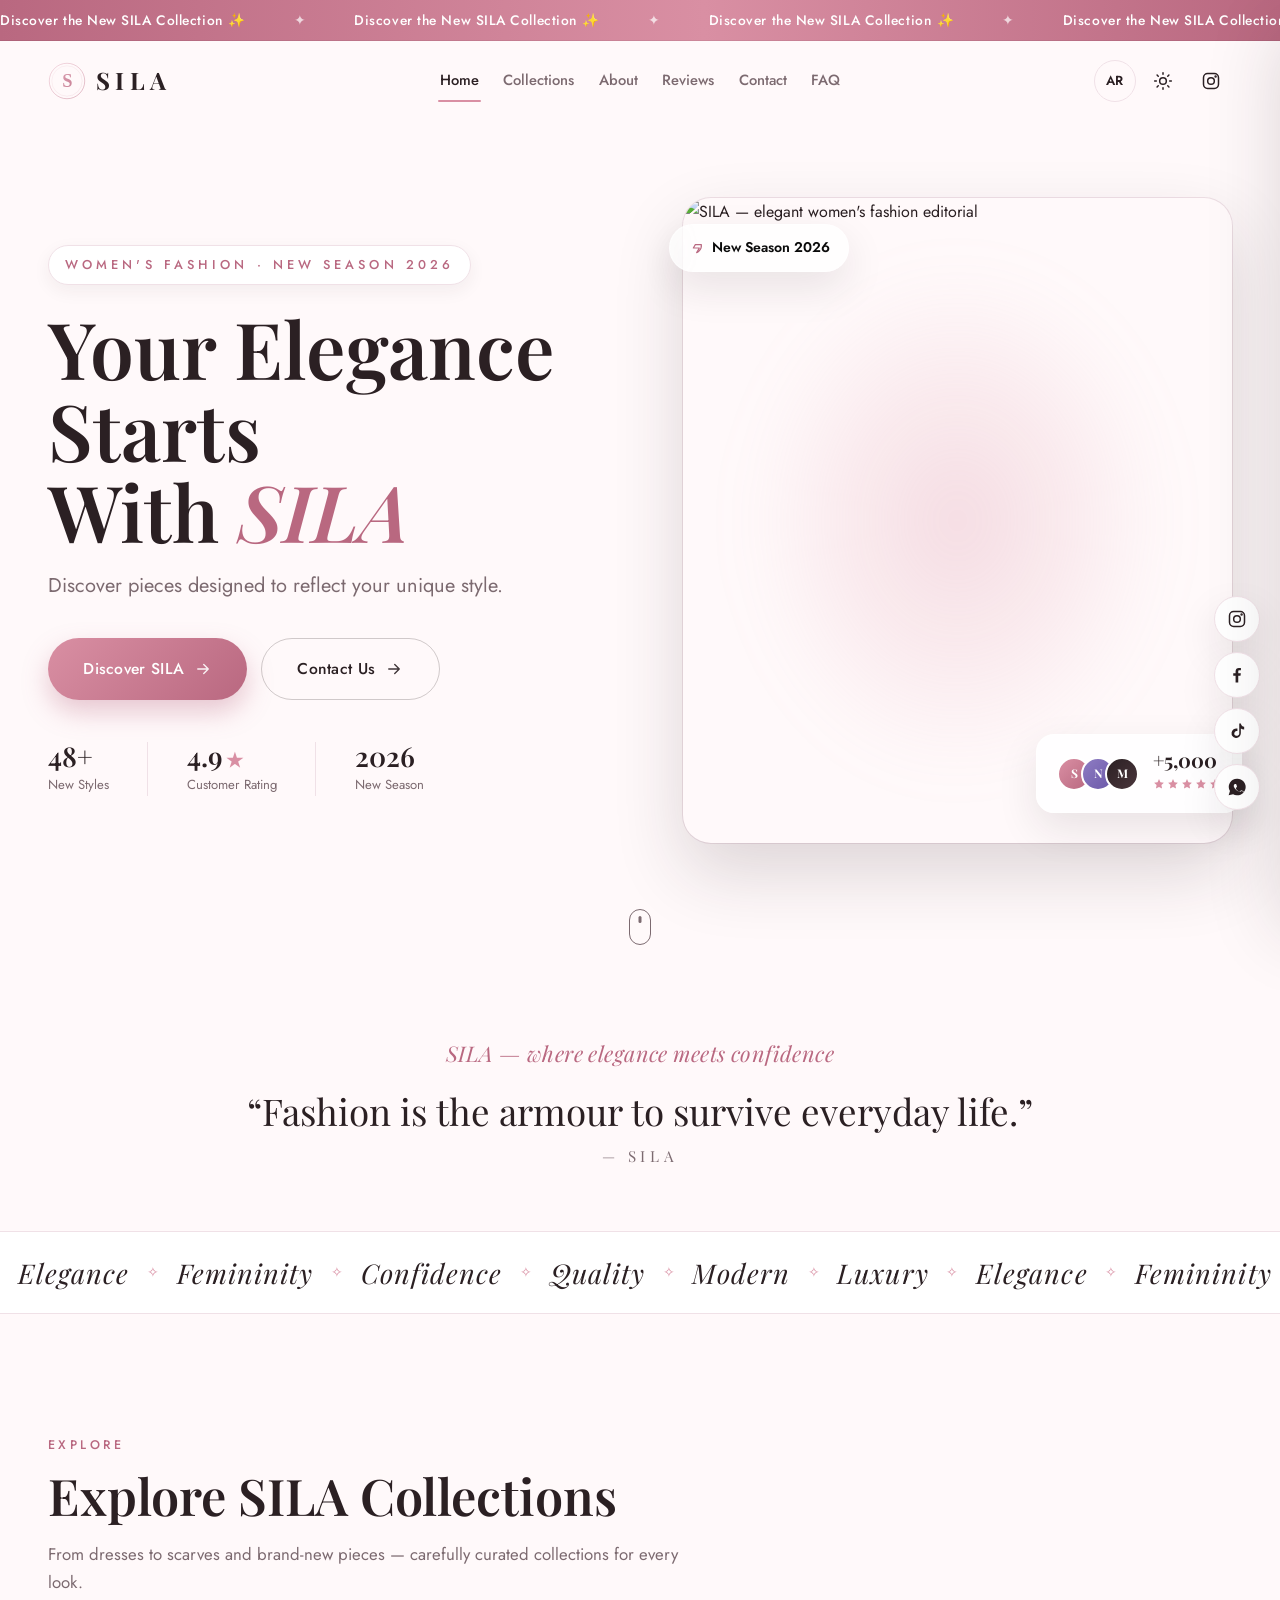
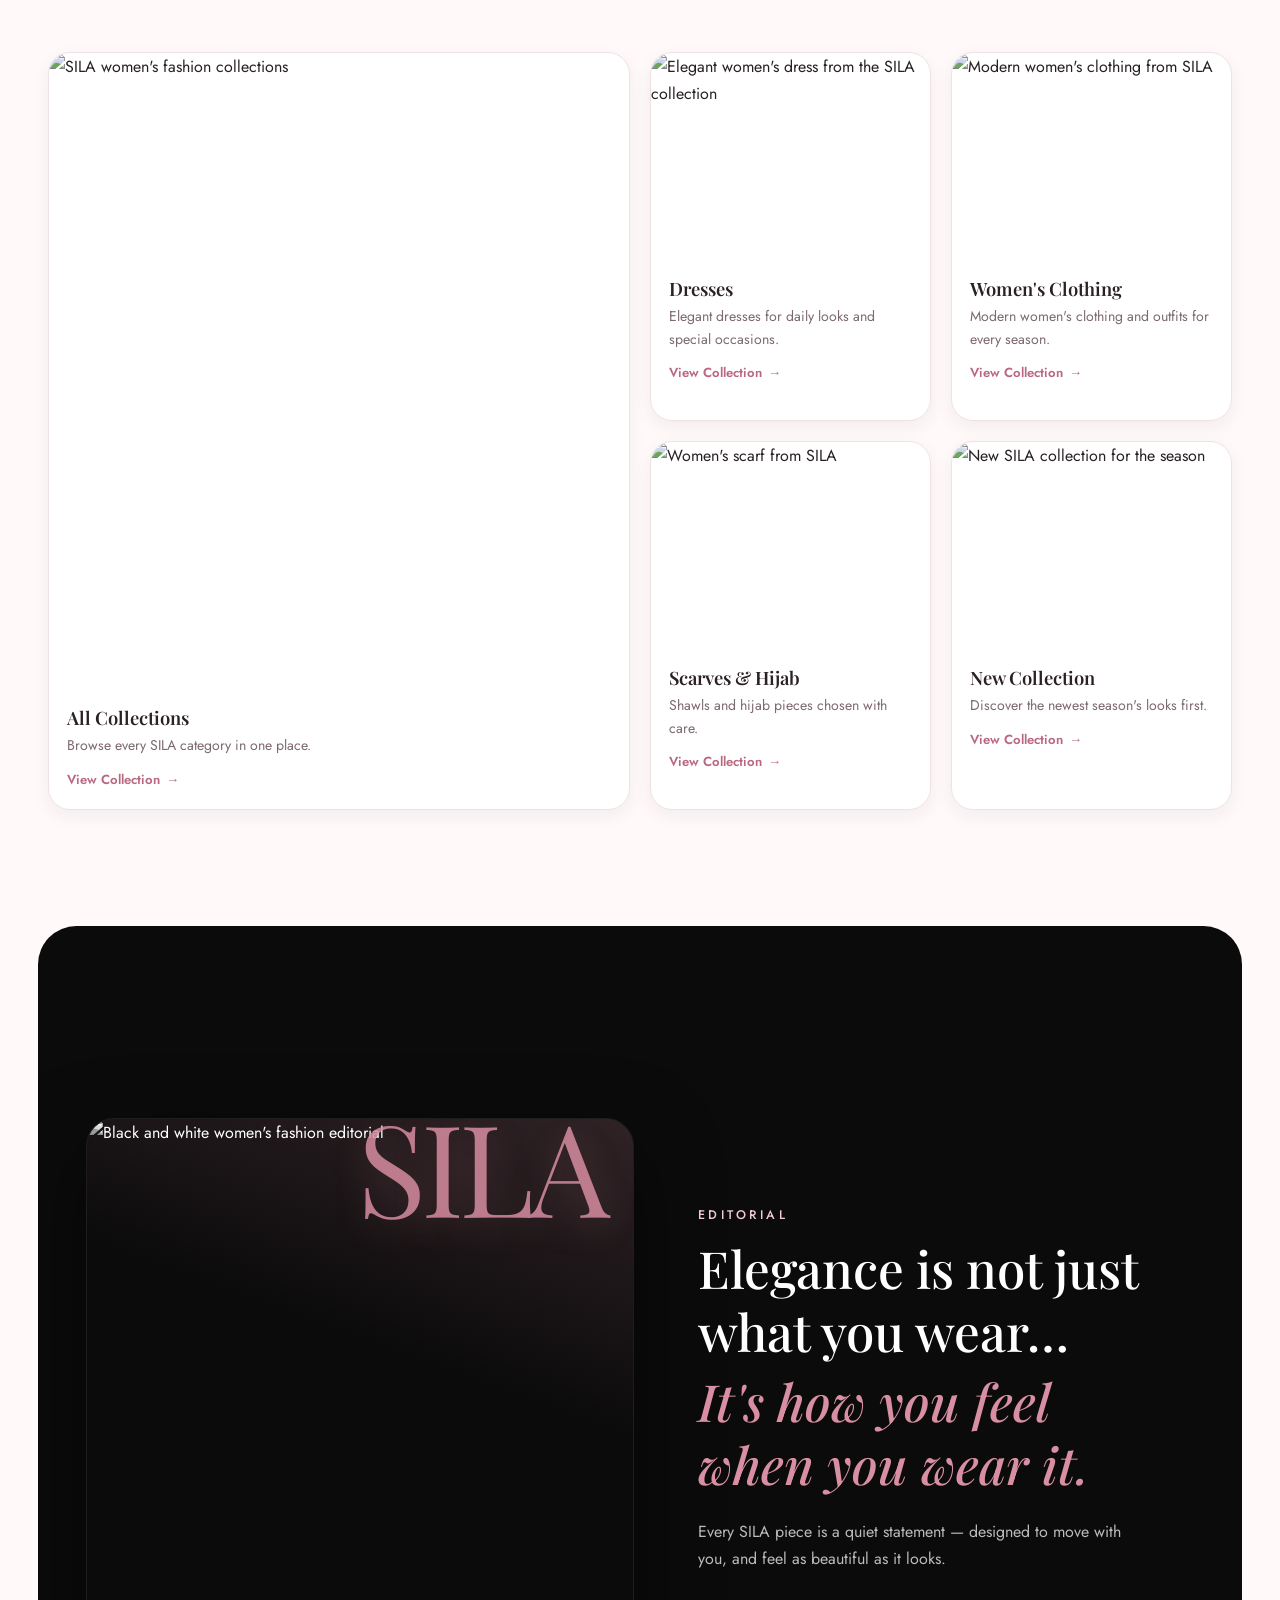
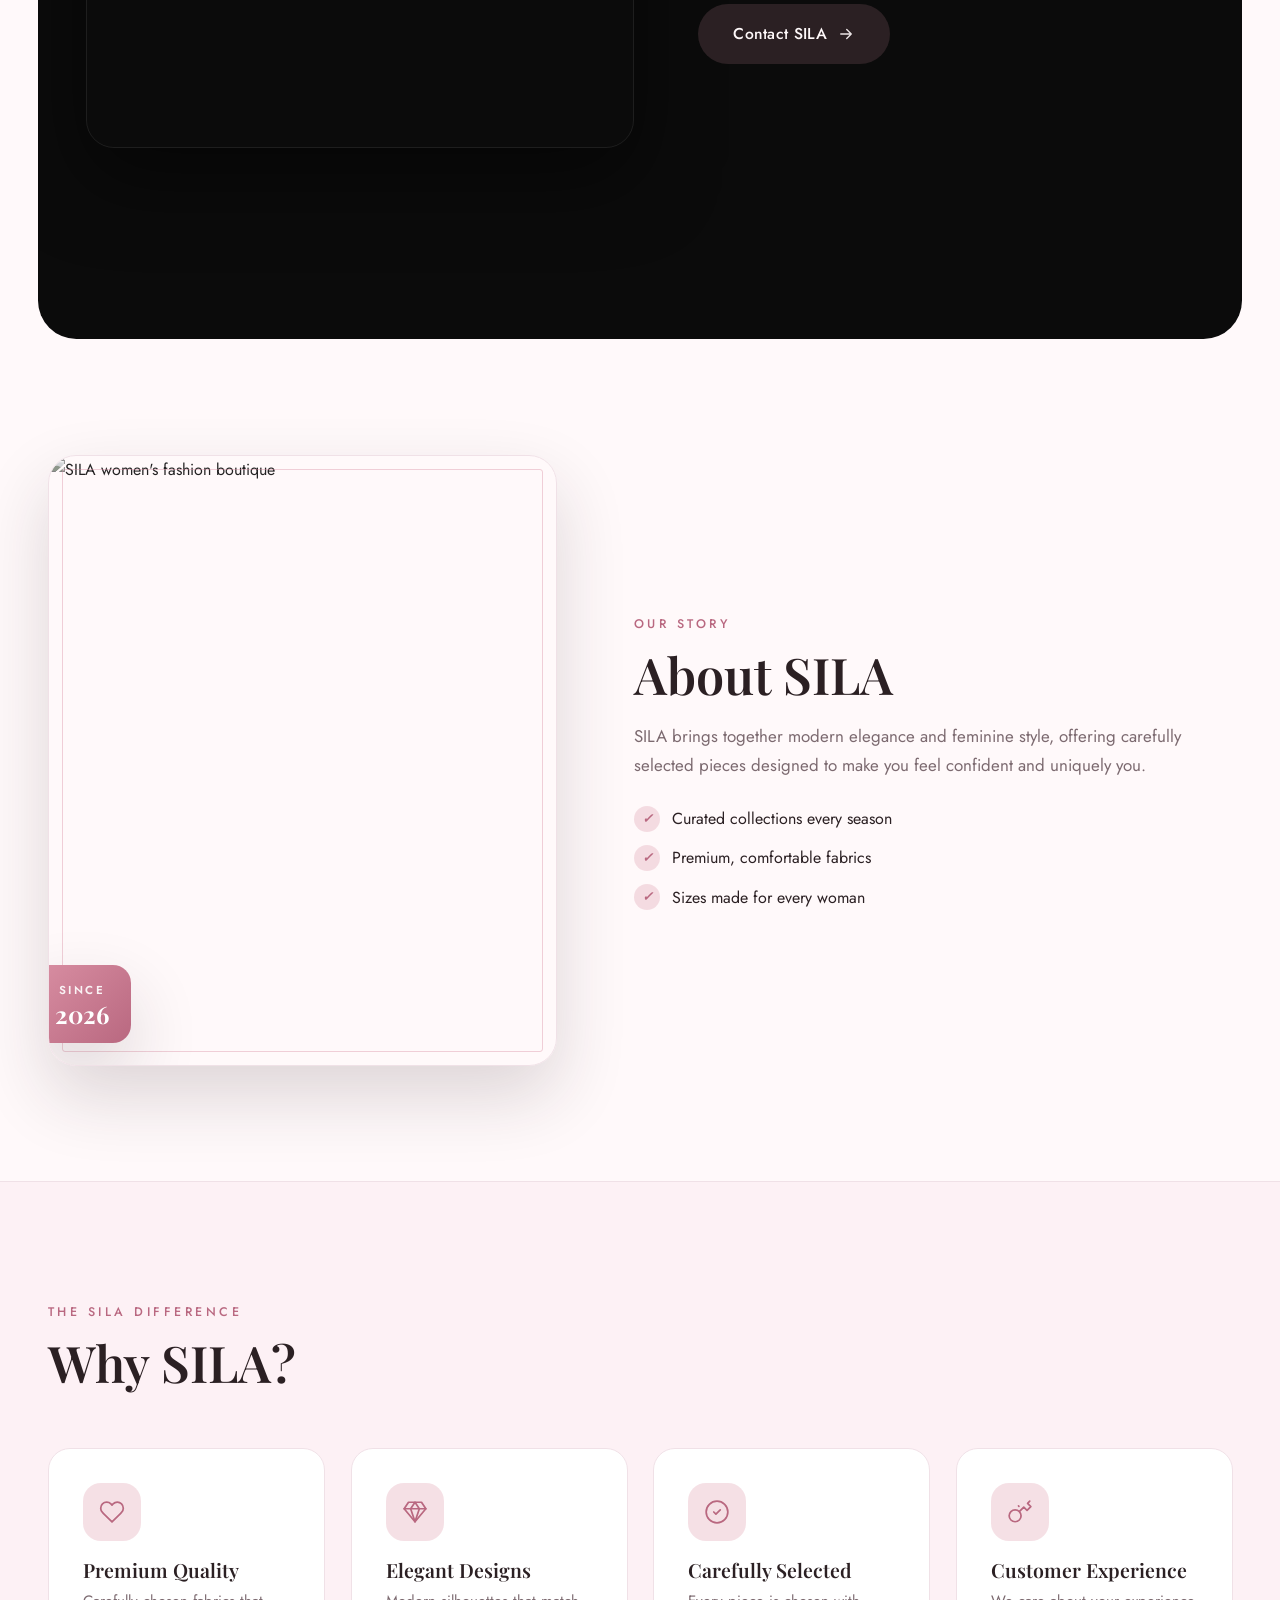
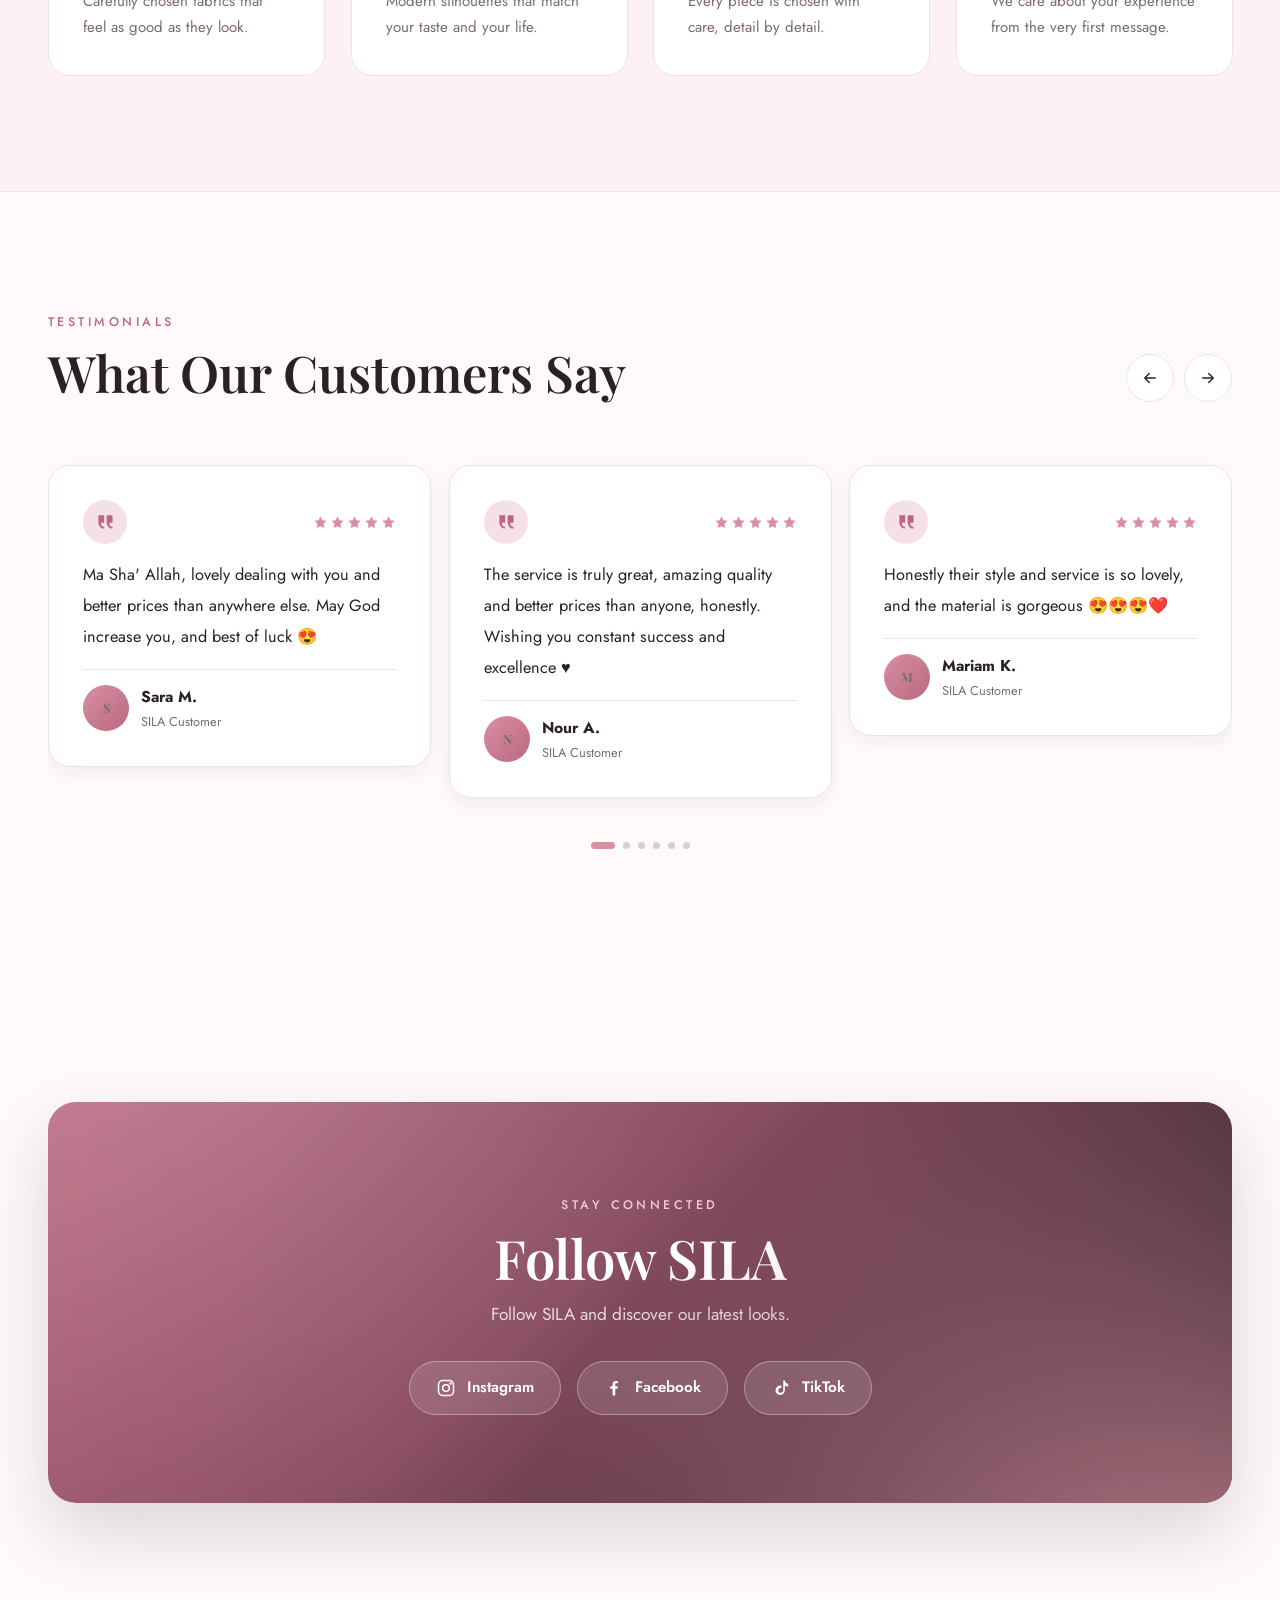
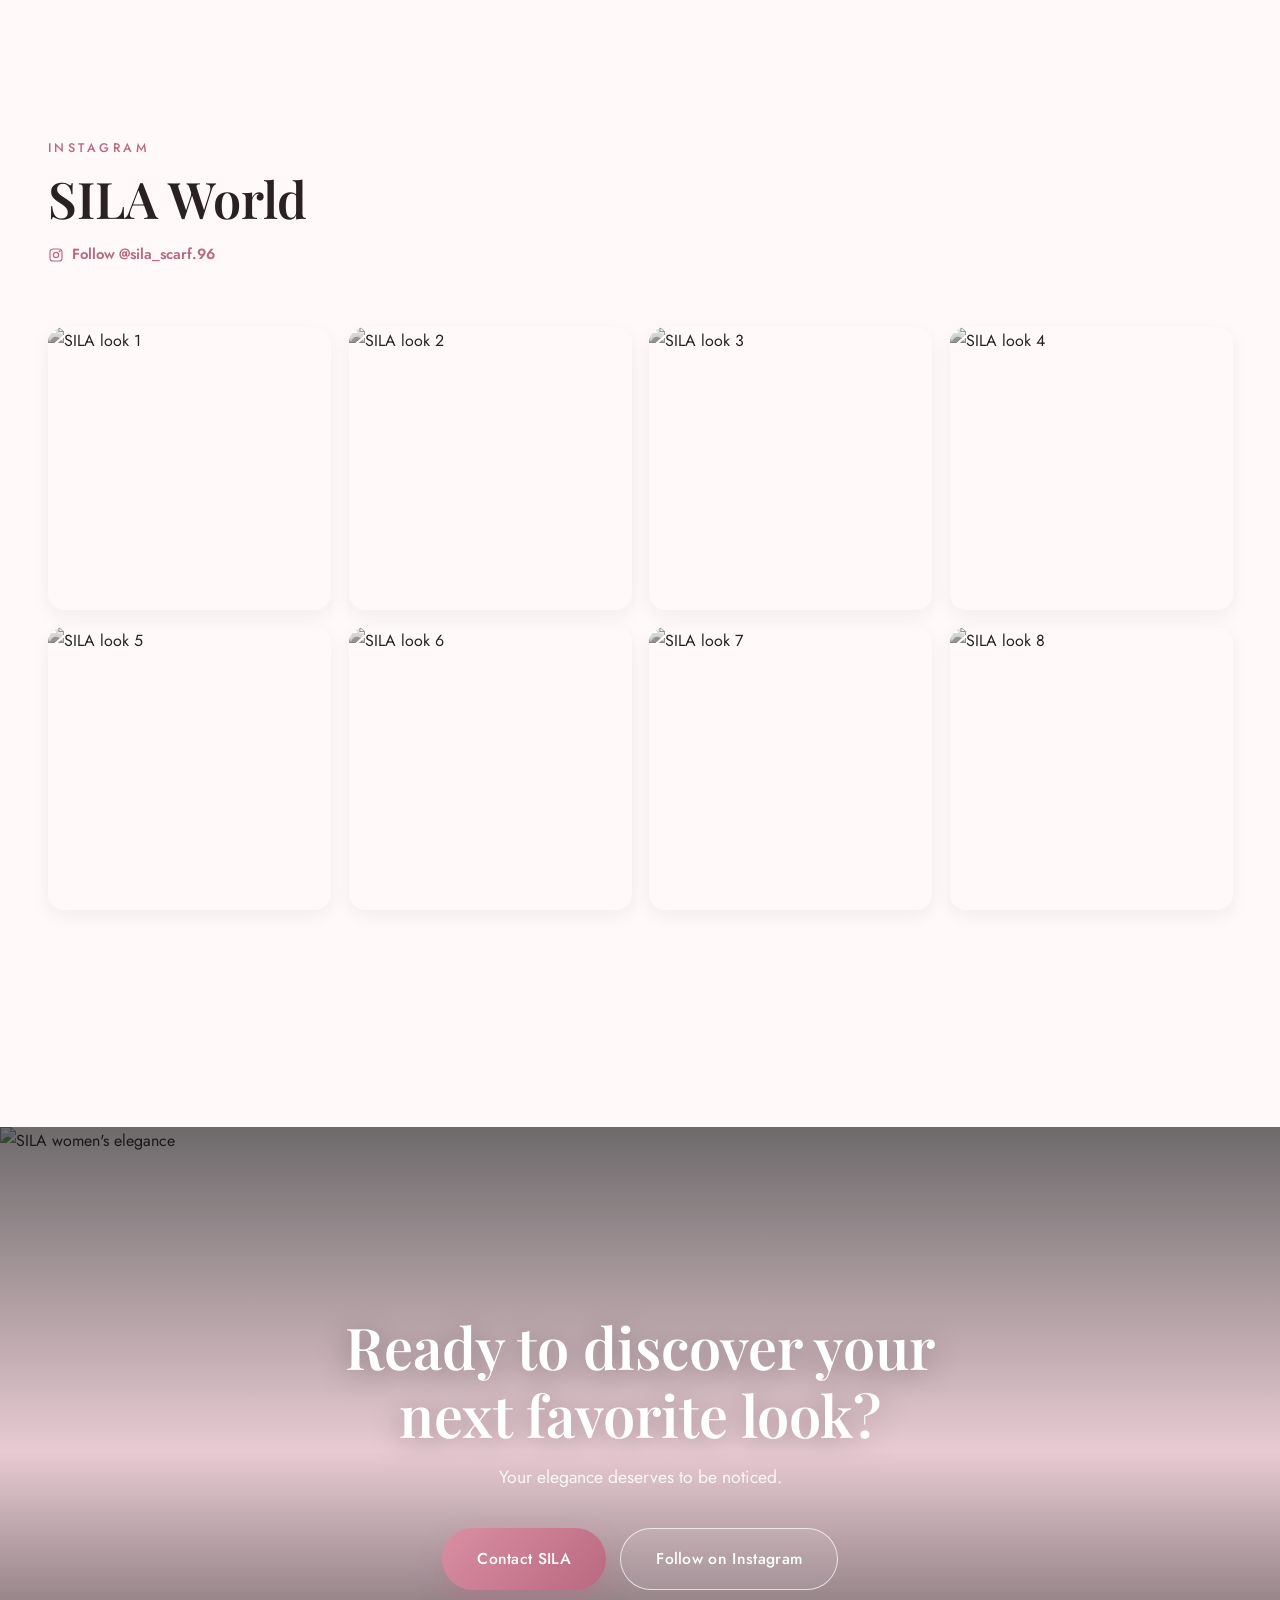
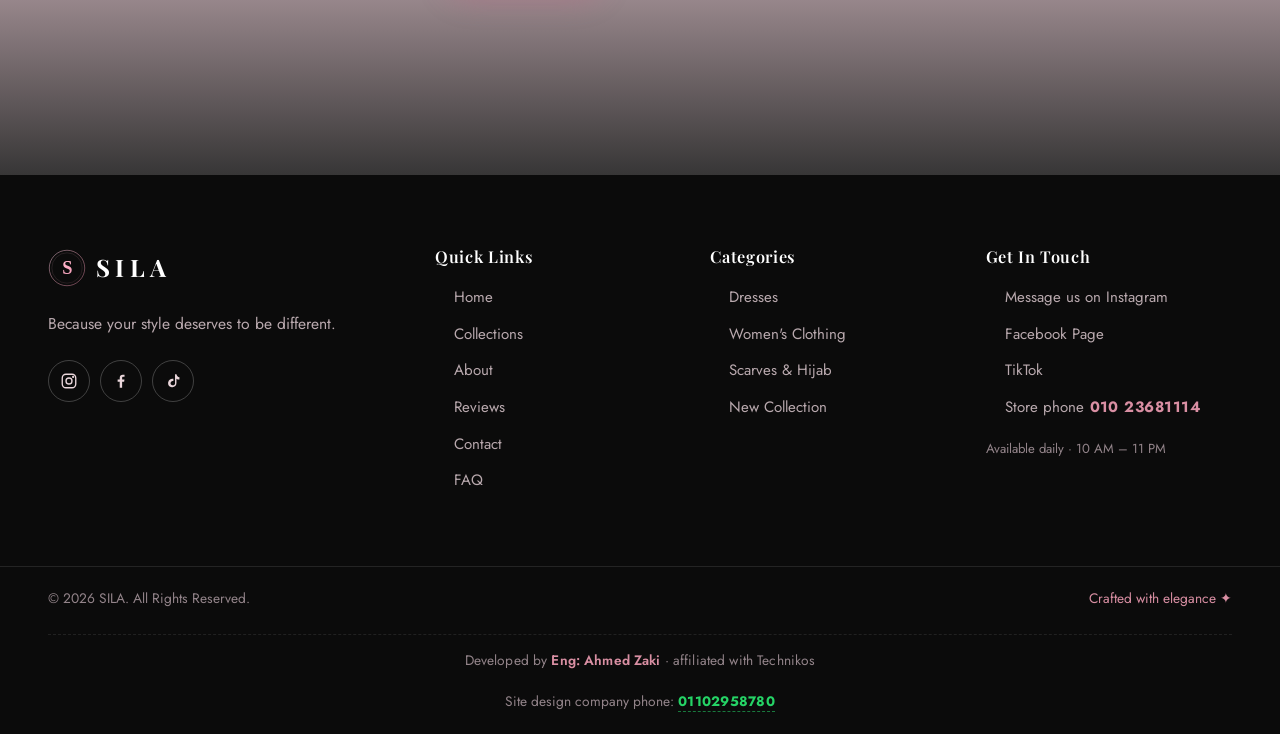
==== index.html @ 10d192e1 "Fix UTF-8 mojibake in HTML files; restore clean encoding with domain swap and GSC meta tag" ====
<!DOCTYPE html>
<html lang="en" dir="ltr" data-theme="light" data-page="home">
<head>
  <meta charset="UTF-8" />
  <meta name="viewport" content="width=device-width, initial-scale=1.0" />
  <meta name="description" content="Discover SILA women's fashion in Egypt, featuring elegant dresses, outfits, scarves and carefully selected styles for every look." />
  <meta name="robots" content="index, follow" />
  <meta name="theme-color" content="#FFF9FA" />

  <meta name="google-site-verification" content="Q8Kkpg2UsI0Ktwpq3og7FJa7Hr7MaT_mE0Rx8IB2tdc" />
  <!-- Open Graph -->
  <meta property="og:type" content="website" />
  <meta property="og:site_name" content="SILA" />
  <meta property="og:title" content="SILA | Modern Women's Fashion &amp; Clothing in Egypt" />
  <meta property="og:description" content="Discover SILA women's fashion in Egypt, featuring elegant dresses, outfits, scarves and carefully selected styles for every look." />
  <meta property="og:image" content="https://sila-womens-fashion.vercel.app/assets/brand/sila-og-image.png" />
  <meta property="og:url" content="https://sila-womens-fashion.vercel.app/" />
  <meta property="og:locale" content="en_US" />
  <meta property="og:locale:alternate" content="ar_EG" />

  <!-- Twitter Card -->
  <meta name="twitter:card" content="summary_large_image" />
  <meta name="twitter:title" content="SILA | Modern Women's Fashion &amp; Clothing in Egypt" />
  <meta name="twitter:description" content="Discover SILA women's fashion in Egypt, featuring elegant dresses, outfits, scarves and carefully selected styles for every look." />
  <meta name="twitter:image" content="https://sila-womens-fashion.vercel.app/assets/brand/sila-og-image.png" />

  <!-- Canonical -->
  <link rel="canonical" href="https://sila-womens-fashion.vercel.app/" />

  <!-- Favicons -->
  <link rel="icon" type="image/svg+xml" href="assets/icons/favicon.svg" />
  <link rel="icon" type="image/png" sizes="32x32" href="assets/icons/favicon-32x32.png" />
  <link rel="icon" type="image/png" sizes="16x16" href="assets/icons/favicon-16x16.png" />
  <link rel="apple-touch-icon" sizes="180x180" href="assets/icons/apple-touch-icon.png" />

  <title>SILA | Modern Women's Fashion &amp; Clothing in Egypt</title>

  <!-- Restore saved theme + language before first paint (no flash); flag JS for reveal fallback -->
  <script>
    (function () {
      try {
        document.documentElement.classList.add('js');
        var th = localStorage.getItem('sila-theme');
        if (th === 'dark') document.documentElement.setAttribute('data-theme', 'dark');
        var lg = localStorage.getItem('sila-lang');
        if (lg === 'ar') { document.documentElement.lang = 'ar'; document.documentElement.dir = 'rtl'; }
      } catch (e) {}
    })();
  </script>

  <!-- Fonts -->
  <link rel="preconnect" href="https://fonts.googleapis.com" />
  <link rel="preconnect" href="https://fonts.gstatic.com" crossorigin />
  <link href="https://fonts.googleapis.com/css2?family=Almarai:wght@300;400;700;800&family=Jost:wght@300;400;500;600&family=Playfair+Display:ital,wght@0,400;0,500;0,600;0,700;1,400;1,500&display=swap" rel="stylesheet" />

  <!-- Swiper -->
  <link rel="stylesheet" href="https://cdn.jsdelivr.net/npm/swiper@11/swiper-bundle.min.css" />

  <link rel="stylesheet" href="style.css" />

  <!-- Organization structured data -->
  <script type="application/ld+json">
  {
    "@context": "https://schema.org",
    "@type": "Organization",
    "name": "SILA",
    "url": "https://sila-womens-fashion.vercel.app/",
    "logo": "https://sila-womens-fashion.vercel.app/assets/brand/sila-icon.svg",
    "image": "https://sila-womens-fashion.vercel.app/assets/brand/sila-og-image.png",
    "description": "SILA is a premium women's fashion store offering elegant, modern pieces.",
    "sameAs": [
      "https://www.facebook.com/share/1JP3XEn1RE/?mibextid=wwXIfr",
      "https://www.instagram.com/sila_scarf.96",
      "https://www.tiktok.com/@sill_womens_fashion"
    ]
  }
  </script>

  <!-- WebSite structured data -->
  <script type="application/ld+json">
  {
    "@context": "https://schema.org",
    "@type": "WebSite",
    "name": "SILA",
    "url": "https://sila-womens-fashion.vercel.app/",
    "inLanguage": ["en", "ar"],
    "publisher": {
      "@type": "Organization",
      "name": "SILA",
      "url": "https://sila-womens-fashion.vercel.app/",
      "logo": "https://sila-womens-fashion.vercel.app/assets/brand/sila-icon.svg"
    }
  }
  </script>
</head>
<body>
  <a class="skip-link" href="#home">Skip to content</a>

  <!-- ============ LOADING SCREEN ============ -->
  <div class="loader" id="loader" aria-hidden="true">
    <div class="loader-monogram">
      <svg viewBox="0 0 120 120" width="140" height="140" aria-hidden="true">
        <circle cx="60" cy="60" r="54" fill="none" stroke="currentColor" stroke-width="1.2" />
        <text x="60" y="60" text-anchor="middle" dominant-baseline="central" class="loader-letter">S</text>
      </svg>
      <span class="loader-word">SILA</span>
    </div>
    <div class="loader-line"><span></span></div>
  </div>

  <!-- ============ ANNOUNCEMENT BAR ============ -->
  <div class="announcement">
    <div class="marquee">
      <div class="marquee-track" id="announceTrack"></div>
    </div>
  </div>

  <!-- ============ NAVBAR ============ -->
  <header class="nav" id="navbar">
    <div class="container nav-inner">
      <a class="logo" href="#home" aria-label="SILA — Home">
        <img class="logo-icon" src="assets/brand/sila-icon.svg" alt="SILA logo" width="38" height="38" />
        <span class="logo-text">SILA</span>
      </a>

      <nav class="nav-links" id="navLinks" aria-label="Primary navigation">
        <a href="#home" class="nav-link active" data-nav="home" data-i18n="nav.home">Home</a>
        <a href="collections/" class="nav-link" data-nav="collections" data-i18n="nav.collections">Collections</a>
        <a href="#about" class="nav-link" data-nav="about" data-i18n="nav.about">About</a>
        <a href="#reviews" class="nav-link" data-nav="reviews" data-i18n="nav.reviews">Reviews</a>
        <a href="contact/" class="nav-link" data-nav="contact" data-i18n="nav.contact">Contact</a>
        <a href="faq/" class="nav-link" data-nav="faq" data-i18n="nav.faq">FAQ</a>
      </nav>

      <div class="nav-tools">
        <button class="icon-btn lang-btn" id="langBtn" aria-label="Switch language">
          <span id="langBtnText">AR</span>
        </button>

        <button class="icon-btn theme-btn" id="themeBtn" data-i18n-aria="common.theme" aria-label="Toggle theme">
          <svg class="icon-sun" width="20" height="20" viewBox="0 0 24 24" fill="none" stroke="currentColor" stroke-width="1.8" stroke-linecap="round" aria-hidden="true"><circle cx="12" cy="12" r="4"/><path d="M12 2v2M12 20v2M4.9 4.9l1.4 1.4M17.7 17.7l1.4 1.4M2 12h2M20 12h2M4.9 19.1l1.4-1.4M17.7 6.3l1.4-1.4"/></svg>
          <svg class="icon-moon" width="20" height="20" viewBox="0 0 24 24" fill="none" stroke="currentColor" stroke-width="1.8" stroke-linecap="round" stroke-linejoin="round" aria-hidden="true"><path d="M21 12.8A9 9 0 1 1 11.2 3 7 7 0 0 0 21 12.8z"/></svg>
        </button>

        <a class="icon-btn social-hdr" href="https://www.instagram.com/sila_scarf.96?igsh=anVldXRsYnl3MHF2&utm_source=qr" target="_blank" rel="noopener noreferrer" data-i18n-aria="common.instagram" aria-label="Instagram">
          <svg width="20" height="20" viewBox="0 0 24 24" fill="none" stroke="currentColor" stroke-width="1.8" stroke-linecap="round" stroke-linejoin="round" aria-hidden="true"><rect x="3" y="3" width="18" height="18" rx="5"/><circle cx="12" cy="12" r="4"/><circle cx="17.5" cy="6.5" r="0.6" fill="currentColor"/></svg>
        </a>

        <button class="hamburger" id="hamburger" aria-label="Open menu" aria-expanded="false">
          <span></span><span></span><span></span>
        </button>
      </div>
    </div>
  </header>

  <!-- ============ MOBILE MENU ============ -->
  <div class="menu-overlay" id="menuOverlay" hidden></div>
  <aside class="mobile-menu" id="mobileMenu" aria-label="Mobile menu" aria-hidden="true">
    <div class="mm-head">
      <a class="logo" href="#home"><img class="logo-icon" src="assets/brand/sila-icon.svg" alt="SILA" width="34" height="34" /><span class="logo-text">SILA</span></a>
      <button class="icon-btn mm-close" id="menuClose" data-i18n-aria="common.close" aria-label="Close menu">
        <svg width="20" height="20" viewBox="0 0 24 24" fill="none" stroke="currentColor" stroke-width="1.8" stroke-linecap="round" aria-hidden="true"><path d="M18 6L6 18M6 6l12 12"/></svg>
      </button>
    </div>
    <nav class="mm-links" aria-label="Mobile navigation">
      <a href="#home" class="mm-link" data-nav="home" data-i18n="nav.home">Home</a>
      <a href="collections/" class="mm-link" data-nav="collections" data-i18n="nav.collections">Collections</a>
      <a href="#about" class="mm-link" data-nav="about" data-i18n="nav.about">About</a>
      <a href="#reviews" class="mm-link" data-nav="reviews" data-i18n="nav.reviews">Reviews</a>
      <a href="contact/" class="mm-link" data-nav="contact" data-i18n="nav.contact">Contact</a>
      <a href="faq/" class="mm-link" data-nav="faq" data-i18n="nav.faq">FAQ</a>
    </nav>
    <div class="mm-tools">
      <button class="icon-btn mm-lang" id="mmLangBtn" aria-label="Switch language"><span id="mmLangText">AR</span></button>
      <button class="icon-btn mm-theme" id="mmThemeBtn" aria-label="Toggle theme">
        <svg class="icon-sun" width="20" height="20" viewBox="0 0 24 24" fill="none" stroke="currentColor" stroke-width="1.8" stroke-linecap="round" aria-hidden="true"><circle cx="12" cy="12" r="4"/><path d="M12 2v2M12 20v2M4.9 4.9l1.4 1.4M17.7 17.7l1.4 1.4M2 12h2M20 12h2M4.9 19.1l1.4-1.4M17.7 6.3l1.4-1.4"/></svg>
        <svg class="icon-moon" width="20" height="20" viewBox="0 0 24 24" fill="none" stroke="currentColor" stroke-width="1.8" stroke-linecap="round" stroke-linejoin="round" aria-hidden="true"><path d="M21 12.8A9 9 0 1 1 11.2 3 7 7 0 0 0 21 12.8z"/></svg>
      </button>
    </div>
    <a class="btn btn-primary mm-cta" href="#contact" data-i18n="hero.contactCta">Contact Us</a>
    <div class="mm-social">
      <a class="social-pill" href="https://www.instagram.com/sila_scarf.96?igsh=anVldXRsYnl3MHF2&utm_source=qr" target="_blank" rel="noopener noreferrer" aria-label="Instagram">Instagram</a>
      <a class="social-pill" href="https://www.facebook.com/share/1JP3XEn1RE/?mibextid=wwXIfr" target="_blank" rel="noopener noreferrer" aria-label="Facebook">Facebook</a>
      <a class="social-pill" href="https://www.tiktok.com/@sill_womens_fashion?_r=1&_t=ZS-92lfD122CHI" target="_blank" rel="noopener noreferrer" aria-label="TikTok">TikTok</a>
      <a class="social-pill wa-pill" href="https://wa.me/201023681114" target="_blank" rel="noopener noreferrer" aria-label="WhatsApp">WhatsApp</a>
    </div>
  </aside>

  <main id="main">
    <!-- ============ HERO ============ -->
    <section class="hero" id="home">
      <div class="container hero-inner">
        <div class="hero-content">
          <span class="eyebrow" data-reveal data-i18n="hero.eyebrow">Women's Fashion · New Season 2026</span>
          <h1 class="hero-title" data-reveal id="heroTitle" data-i18n-raw="hero.title"></h1>
          <p class="hero-desc" data-reveal data-i18n="hero.desc">Discover pieces designed to reflect your unique style.</p>
          <div class="hero-actions" data-reveal>
            <a href="#about" class="btn btn-primary">
              <span data-i18n="hero.explore">Discover SILA</span>
              <svg class="btn-arrow" width="18" height="18" viewBox="0 0 24 24" fill="none" stroke="currentColor" stroke-width="1.8" stroke-linecap="round" stroke-linejoin="round" aria-hidden="true"><path d="M5 12h14M13 6l6 6-6 6"/></svg>
            </a>
            <a href="#contact" class="btn btn-ghost">
              <span data-i18n="hero.contactCta">Contact Us</span>
              <svg class="btn-arrow" width="18" height="18" viewBox="0 0 24 24" fill="none" stroke="currentColor" stroke-width="1.8" stroke-linecap="round" stroke-linejoin="round" aria-hidden="true"><path d="M5 12h14M13 6l6 6-6 6"/></svg>
            </a>
          </div>
          <div class="hero-stats" data-reveal>
            <div class="stat"><strong>48+</strong><span data-i18n="hero.statPieces">New Styles</span></div>
            <div class="stat"><strong>4.9<i class="star-mini">★</i></strong><span data-i18n="hero.statRating">Customer Rating</span></div>
            <div class="stat"><strong>2026</strong><span data-i18n="hero.statSeason">New Season</span></div>
          </div>
        </div>

        <div class="hero-media" data-reveal>
          <div class="hero-blob" aria-hidden="true"></div>
          <figure class="hero-frame">
            <img id="heroImg" src="" alt="SILA — elegant women's fashion editorial" fetchpriority="high" />
          </figure>

          <div class="float-chip new-chip" aria-hidden="true">
            <svg width="16" height="16" viewBox="0 0 24 24" fill="none" stroke="currentColor" stroke-width="1.8" stroke-linecap="round" stroke-linejoin="round"><path d="M20 7h-9l-3 5h9l-4 7c0 0 8-3 7-12z"/></svg>
            <span data-i18n="hero.chipNew">New Season 2026</span>
          </div>

          <div class="float-card rating-card" aria-hidden="true">
            <div class="rating-avatars">
              <span class="av av1">S</span><span class="av av2">N</span><span class="av av3">M</span>
            </div>
            <div>
              <strong>+5,000</strong>
              <span class="stars" aria-hidden="true"><svg width="12" height="12" viewBox="0 0 24 24" fill="currentColor"><path d="M12 2l2.9 6.26L21.8 9.3l-5 4.6 1.3 6.9L12 17.8 5.9 20.8l1.3-6.9-5-4.6 6.9-1.04z"/></svg><svg width="12" height="12" viewBox="0 0 24 24" fill="currentColor"><path d="M12 2l2.9 6.26L21.8 9.3l-5 4.6 1.3 6.9L12 17.8 5.9 20.8l1.3-6.9-5-4.6 6.9-1.04z"/></svg><svg width="12" height="12" viewBox="0 0 24 24" fill="currentColor"><path d="M12 2l2.9 6.26L21.8 9.3l-5 4.6 1.3 6.9L12 17.8 5.9 20.8l1.3-6.9-5-4.6 6.9-1.04z"/></svg><svg width="12" height="12" viewBox="0 0 24 24" fill="currentColor"><path d="M12 2l2.9 6.26L21.8 9.3l-5 4.6 1.3 6.9L12 17.8 5.9 20.8l1.3-6.9-5-4.6 6.9-1.04z"/></svg><svg width="12" height="12" viewBox="0 0 24 24" fill="currentColor"><path d="M12 2l2.9 6.26L21.8 9.3l-5 4.6 1.3 6.9L12 17.8 5.9 20.8l1.3-6.9-5-4.6 6.9-1.04z"/></svg></span>
            </div>
          </div>
        </div>
      </div>

      <a class="scroll-indicator" href="#about" data-i18n-aria="hero.scroll" aria-label="Scroll to discover">
        <span class="mouse"><span class="wheel"></span></span>
      </a>
    </section>

    <!-- ============ BRAND STORY STRIP ============ -->
    <section class="brand-story" id="brand-story" aria-label="SILA brand story">
      <div class="container">
        <p class="brand-tagline" data-reveal data-i18n="story.tagline">SILA — where elegance meets confidence</p>
        <p class="brand-quote" data-reveal>
          <span data-i18n="story.quote1">“Fashion is the armour to survive everyday life.”</span>
          <span class="brand-quote-owner" data-i18n="story.quoteOwner">— SILA</span>
        </p>
      </div>
    </section>

    <!-- ============ BRAND MARQUEE ============ -->
    <div class="banner-marquee" aria-hidden="true">
      <div class="banner-track">
        <span class="bm-word" data-marquee="elegance">Elegance</span><span class="bm-dot">✧</span>
        <span class="bm-word" data-marquee="femininity">Femininity</span><span class="bm-dot">✧</span>
        <span class="bm-word" data-marquee="confidence">Confidence</span><span class="bm-dot">✧</span>
        <span class="bm-word" data-marquee="quality">Quality</span><span class="bm-dot">✧</span>
        <span class="bm-word" data-marquee="modern">Modern</span><span class="bm-dot">✧</span>
        <span class="bm-word" data-marquee="luxury">Luxury</span><span class="bm-dot">✧</span>
        <span class="bm-word" data-marquee="elegance">Elegance</span><span class="bm-dot">✧</span>
        <span class="bm-word" data-marquee="femininity">Femininity</span><span class="bm-dot">✧</span>
        <span class="bm-word" data-marquee="confidence">Confidence</span><span class="bm-dot">✧</span>
        <span class="bm-word" data-marquee="quality">Quality</span><span class="bm-dot">✧</span>
        <span class="bm-word" data-marquee="modern">Modern</span><span class="bm-dot">✧</span>
        <span class="bm-word" data-marquee="luxury">Luxury</span><span class="bm-dot">✧</span>
      </div>
    </div>

    <!-- ============ EXPLORE COLLECTIONS ============ -->
    <section class="section explore" id="collections" aria-labelledby="exploreTitle">
      <div class="container">
        <div class="section-head" data-reveal>
          <span class="kicker" data-i18n="explore.kicker">Explore</span>
          <h2 class="section-title" id="exploreTitle" data-i18n="explore.title">Explore SILA Collections</h2>
          <p class="section-sub" data-i18n="explore.desc">From dresses to scarves and brand-new pieces — carefully curated collections for every look.</p>
        </div>

        <div class="explore-grid">
          <a class="explore-card explore-featured" href="collections/" data-reveal>
            <figure class="explore-img">
              <img src="https://images.unsplash.com/photo-1494790108377-be9c29b29330?auto=format&fit=crop&w=700&q=80" alt="SILA women's fashion collections" data-i18n-alt="alt.explore.collections" loading="lazy" />
            </figure>
            <div class="explore-info">
              <h3 data-i18n="explore.card.collections">All Collections</h3>
              <p data-i18n="explore.card.collectionsDesc">Browse every SILA category in one place.</p>
              <span class="explore-link" data-i18n="common.viewCollection">View Collection</span>
            </div>
          </a>

          <a class="explore-card" href="dresses/" data-reveal style="--rd:1">
            <figure class="explore-img">
              <img src="https://images.unsplash.com/photo-1515372039744-b8f02a3ae446?auto=format&fit=crop&w=700&q=80" alt="Elegant women's dress from the SILA collection" data-i18n-alt="alt.explore.dresses" loading="lazy" />
            </figure>
            <div class="explore-info">
              <h3 data-i18n="explore.card.dresses">Dresses</h3>
              <p data-i18n="explore.card.dressesDesc">Elegant dresses for daily looks and special occasions.</p>
              <span class="explore-link" data-i18n="common.viewCollection">View Collection</span>
            </div>
          </a>

          <a class="explore-card" href="womens-clothing/" data-reveal style="--rd:2">
            <figure class="explore-img">
              <img src="https://images.unsplash.com/photo-1469334031218-e382a71b716b?auto=format&fit=crop&w=700&q=80" alt="Modern women's clothing from SILA" data-i18n-alt="alt.explore.wc" loading="lazy" />
            </figure>
            <div class="explore-info">
              <h3 data-i18n="explore.card.wc">Women's Clothing</h3>
              <p data-i18n="explore.card.wcDesc">Modern women's clothing and outfits for every season.</p>
              <span class="explore-link" data-i18n="common.viewCollection">View Collection</span>
            </div>
          </a>

          <a class="explore-card" href="scarves/" data-reveal style="--rd:3">
            <figure class="explore-img">
              <img src="https://images.unsplash.com/photo-1601924994987-69e26d50dc26?auto=format&fit=crop&w=700&q=80" alt="Women's scarf from SILA" data-i18n-alt="alt.explore.scarves" loading="lazy" />
            </figure>
            <div class="explore-info">
              <h3 data-i18n="explore.card.scarves">Scarves &amp; Hijab</h3>
              <p data-i18n="explore.card.scarvesDesc">Shawls and hijab pieces chosen with care.</p>
              <span class="explore-link" data-i18n="common.viewCollection">View Collection</span>
            </div>
          </a>

          <a class="explore-card" href="new-collection/" data-reveal style="--rd:4">
            <figure class="explore-img">
              <img src="https://images.unsplash.com/photo-1487222477894-8943e31ef7b2?auto=format&fit=crop&w=700&q=80" alt="New SILA collection for the season" data-i18n-alt="alt.explore.new" loading="lazy" />
            </figure>
            <div class="explore-info">
              <h3 data-i18n="explore.card.new">New Collection</h3>
              <p data-i18n="explore.card.newDesc">Discover the newest season's looks first.</p>
              <span class="explore-link" data-i18n="common.viewCollection">View Collection</span>
            </div>
          </a>
        </div>
      </div>
    </section>

    <!-- ============ EDITORIAL ============ -->
    <section class="section editorial" id="editorial">
      <div class="container editorial-inner">
        <div class="editorial-media" data-reveal>
          <figure class="editorial-frame">
            <img id="editorialImg" src="" alt="Black and white women's fashion editorial" loading="lazy" />
            <span class="editorial-mark" aria-hidden="true">SILA</span>
          </figure>
        </div>
        <div class="editorial-text" data-reveal>
          <span class="kicker" data-i18n="edit.kicker">Editorial</span>
          <h2 class="editorial-title">
            <span data-i18n="edit.line1">Elegance is not just what you wear…</span>
            <em data-i18n="edit.line2">It's how you feel when you wear it.</em>
          </h2>
          <p class="editorial-desc" data-i18n="edit.desc">Every SILA piece is a quiet statement — designed to move with you, and feel as beautiful as it looks.</p>
          <a href="#contact" class="btn btn-dark-light">
            <span data-i18n="cta.contact">Contact SILA</span>
            <svg class="btn-arrow" width="18" height="18" viewBox="0 0 24 24" fill="none" stroke="currentColor" stroke-width="1.8" stroke-linecap="round" stroke-linejoin="round" aria-hidden="true"><path d="M5 12h14M13 6l6 6-6 6"/></svg>
          </a>
        </div>
      </div>
    </section>

    <!-- ============ ABOUT ============ -->
    <section class="section about" id="about">
      <div class="container about-inner">
        <div class="about-media" data-reveal>
          <figure class="about-frame">
            <img id="aboutImg" src="" alt="SILA fashion boutique and lifestyle" loading="lazy" />
            <span class="about-badge">
              <strong>Since</strong>
              <span>2026</span>
            </span>
          </figure>
        </div>
        <div class="about-text" data-reveal>
          <span class="kicker" data-i18n="about.kicker">Our Story</span>
          <h2 class="section-title" data-i18n="about.title">About SILA</h2>
          <p class="about-desc" data-i18n="about.desc">SILA brings together modern elegance and feminine style, offering carefully selected pieces designed to make you feel confident and uniquely you.</p>
          <ul class="about-list">
            <li><i class="check-mark" aria-hidden="true">✓</i><span data-i18n="about.point1">Curated collections every season</span></li>
            <li><i class="check-mark" aria-hidden="true">✓</i><span data-i18n="about.point2">Premium, comfortable fabrics</span></li>
            <li><i class="check-mark" aria-hidden="true">✓</i><span data-i18n="about.point3">Sizes made for every woman</span></li>
          </ul>
        </div>
      </div>
    </section>

    <!-- ============ WHY SILA ============ -->
    <section class="section why" id="why">
      <div class="container">
        <div class="section-head" data-reveal>
          <span class="kicker" data-i18n="why.kicker">The SILA Difference</span>
          <h2 class="section-title" data-i18n="why.title">Why SILA?</h2>
        </div>

        <div class="why-grid">
          <article class="why-card" data-reveal>
            <span class="why-icon">
              <svg width="26" height="26" viewBox="0 0 24 24" fill="none" stroke="currentColor" stroke-width="1.6" stroke-linecap="round" stroke-linejoin="round"><path d="M20.8 4.6a5.5 5.5 0 0 0-7.8 0L12 5.6l-1-1a5.5 5.5 0 0 0-7.8 7.8l1 1L12 21.2l7.8-7.8 1-1a5.5 5.5 0 0 0 0-7.8z"/></svg>
            </span>
            <h3 data-i18n="why.quality">Premium Quality</h3>
            <p data-i18n="why.qualityDesc">Carefully chosen fabrics that feel as good as they look.</p>
          </article>
          <article class="why-card" data-reveal>
            <span class="why-icon">
              <svg width="26" height="26" viewBox="0 0 24 24" fill="none" stroke="currentColor" stroke-width="1.6" stroke-linecap="round" stroke-linejoin="round"><path d="M6 3h12l4 6-10 12L2 9z"/><path d="M2 9h20"/><path d="M12 21L8 9l4-6 4 6z"/></svg>
            </span>
            <h3 data-i18n="why.designs">Elegant Designs</h3>
            <p data-i18n="why.designsDesc">Modern silhouettes that match your taste and your life.</p>
          </article>
          <article class="why-card" data-reveal>
            <span class="why-icon">
              <svg width="26" height="26" viewBox="0 0 24 24" fill="none" stroke="currentColor" stroke-width="1.6" stroke-linecap="round" stroke-linejoin="round"><path d="M12 22a10 10 0 1 0 0-20 10 10 0 0 0 0 20z"/><path d="M9 12l2 2 4-4"/></svg>
            </span>
            <h3 data-i18n="why.selected">Carefully Selected</h3>
            <p data-i18n="why.selectedDesc">Every piece is chosen with care, detail by detail.</p>
          </article>
          <article class="why-card" data-reveal>
            <span class="why-icon">
              <svg width="26" height="26" viewBox="0 0 24 24" fill="none" stroke="currentColor" stroke-width="1.6" stroke-linecap="round" stroke-linejoin="round"><path d="M21 2l-2 2m-7.61 7.61a5.5 5.5 0 1 1-7.78 7.78 5.5 5.5 0 0 1 7.78-7.78zm0 0L15.5 7.5m0 0l3 3L22 7l-3-3m-3.5 3.5L12 11M10.61 6.39l.39.39"/></svg>
            </span>
            <h3 data-i18n="why.experience">Customer Experience</h3>
            <p data-i18n="why.experienceDesc">We care about your experience from the very first message.</p>
          </article>
        </div>
      </div>
    </section>

    <!-- ============ REVIEWS ============ -->
    <section class="section reviews" id="reviews">
      <div class="container">
        <div class="section-head split" data-reveal>
          <div>
            <span class="kicker" data-i18n="rev.kicker">Testimonials</span>
            <h2 class="section-title" data-i18n="rev.title">What Our Customers Say</h2>
          </div>
          <div class="carousel-nav" aria-hidden="true">
            <button class="cnav-btn prev" id="reviewPrev" aria-label="Previous">
              <svg width="18" height="18" viewBox="0 0 24 24" fill="none" stroke="currentColor" stroke-width="1.8" stroke-linecap="round" stroke-linejoin="round"><path d="M5 12h14M13 6l6 6-6 6"/></svg>
            </button>
            <button class="cnav-btn next" id="reviewNext" aria-label="Next">
              <svg width="18" height="18" viewBox="0 0 24 24" fill="none" stroke="currentColor" stroke-width="1.8" stroke-linecap="round" stroke-linejoin="round"><path d="M5 12h14M13 6l6 6-6 6"/></svg>
            </button>
          </div>
        </div>

        <div class="swiper reviews-swiper" data-reveal>
          <div class="swiper-wrapper" id="reviewsGrid"><!-- Filled from script.js --></div>
          <div class="swiper-pagination" aria-hidden="true"></div>
        </div>
      </div>
    </section>

    <!-- ============ FOLLOW / SOCIAL ============ -->
    <section class="section social" id="social">
      <div class="container">
        <div class="social-panel" data-reveal>
          <span class="kicker light" data-i18n="social.kicker">Stay Connected</span>
          <h2 class="social-title" data-i18n="social.title">Follow SILA</h2>
          <p class="social-desc" data-i18n="social.desc">Follow SILA and discover our latest looks.</p>
          <div class="social-actions">
            <a class="social-btn ig" href="https://www.instagram.com/sila_scarf.96?igsh=anVldXRsYnl3MHF2&utm_source=qr" target="_blank" rel="noopener noreferrer">
              <svg width="20" height="20" viewBox="0 0 24 24" fill="none" stroke="currentColor" stroke-width="1.8" stroke-linecap="round" stroke-linejoin="round" aria-hidden="true"><rect x="3" y="3" width="18" height="18" rx="5"/><circle cx="12" cy="12" r="4"/><circle cx="17.5" cy="6.5" r="0.6" fill="currentColor"/></svg>
              <strong>Instagram</strong>
            </a>
            <a class="social-btn fb" href="https://www.facebook.com/share/1JP3XEn1RE/?mibextid=wwXIfr" target="_blank" rel="noopener noreferrer">
              <svg width="20" height="20" viewBox="0 0 24 24" fill="currentColor" aria-hidden="true"><path d="M13.5 21v-8h2.7l.4-3.1h-3.1V7.9c0-.9.3-1.5 1.6-1.5h1.6V3.6c-.3 0-1.3-.1-2.4-.1-2.4 0-4 1.4-4 4.1v2.3H7.5V13h2.8v8"/></svg>
              <strong>Facebook</strong>
            </a>
            <a class="social-btn tk" href="https://www.tiktok.com/@sill_womens_fashion?_r=1&_t=ZS-92lfD122CHI" target="_blank" rel="noopener noreferrer">
              <svg width="20" height="20" viewBox="0 0 24 24" fill="currentColor" aria-hidden="true"><path d="M16.6 3c.4 2.1 1.8 3.7 4 4v3.1c-1.5 0-2.9-.5-4-1.2v5.9c0 3.4-2.8 6-6.2 5.5a5.9 5.9 0 0 1-4.9-6.4 5.9 5.9 0 0 1 7-4.9v3.1a2.9 2.9 0 0 0-3.6 1.9 2.9 2.9 0 0 0 1.9 3.6c1.7.5 3.4-.4 3.9-2V3h3.9z"/></svg>
              <strong>TikTok</strong>
            </a>
          </div>
        </div>
      </div>
    </section>

    <!-- ============ INSTAGRAM GALLERY ============ -->
    <section class="section gallery" id="gallery">
      <div class="container">
        <div class="section-head" data-reveal>
          <span class="kicker" data-i18n="gallery.kicker">Instagram</span>
          <h2 class="section-title" data-i18n="gallery.title">SILA World</h2>
          <a class="follow-link" href="https://www.instagram.com/sila_scarf.96?igsh=anVldXRsYnl3MHF2&utm_source=qr" target="_blank" rel="noopener noreferrer">
            <svg width="16" height="16" viewBox="0 0 24 24" fill="none" stroke="currentColor" stroke-width="1.8" stroke-linecap="round" stroke-linejoin="round" aria-hidden="true"><rect x="3" y="3" width="18" height="18" rx="5"/><circle cx="12" cy="12" r="4"/><circle cx="17.5" cy="6.5" r="0.6" fill="currentColor"/></svg>
            <span data-i18n="gallery.follow">Follow @sila_scarf.96</span>
          </a>
        </div>
        <div class="gallery-grid" id="galleryGrid"><!-- Filled from script.js --></div>
      </div>
    </section>

    <!-- ============ CTA ============ -->
    <section class="cta" id="contact">
      <div class="cta-bg" aria-hidden="true"><img id="ctaImg" src="" alt="" loading="lazy" /></div>
      <div class="cta-overlay" aria-hidden="true"></div>
      <div class="container cta-inner" data-reveal>
        <h2 class="cta-title" data-i18n="cta.title">Ready to discover your next favorite look?</h2>
        <p class="cta-desc" data-i18n="cta.desc">Your elegance deserves to be noticed.</p>
        <div class="cta-actions">
          <a class="btn btn-primary" href="https://www.instagram.com/sila_scarf.96?igsh=anVldXRsYnl3MHF2&utm_source=qr" target="_blank" rel="noopener noreferrer">
            <span data-i18n="cta.contact">Contact SILA</span>
          </a>
          <a class="btn btn-light-outline" href="https://www.instagram.com/sila_scarf.96?igsh=anVldXRsYnl3MHF2&utm_source=qr" target="_blank" rel="noopener noreferrer">
            <span data-i18n="cta.follow">Follow on Instagram</span>
          </a>
        </div>
      </div>
    </section>
  </main>

  <!-- ============ FOOTER ============ -->
  <footer class="footer" id="footer">
    <div class="container footer-grid">
      <div class="footer-brand">
        <a class="logo" href="#home">
          <img class="logo-icon" src="assets/brand/sila-icon.svg" alt="SILA logo" width="36" height="36" />
          <span class="logo-text">SILA</span>
        </a>
        <p data-i18n="footer.desc">Because your style deserves to be different.</p>
        <div class="footer-social">
          <a href="https://www.instagram.com/sila_scarf.96?igsh=anVldXRsYnl3MHF2&utm_source=qr" target="_blank" rel="noopener noreferrer" aria-label="Instagram">
            <svg width="18" height="18" viewBox="0 0 24 24" fill="none" stroke="currentColor" stroke-width="1.8" stroke-linecap="round" stroke-linejoin="round" aria-hidden="true"><rect x="3" y="3" width="18" height="18" rx="5"/><circle cx="12" cy="12" r="4"/><circle cx="17.5" cy="6.5" r="0.6" fill="currentColor"/></svg>
          </a>
          <a href="https://www.facebook.com/share/1JP3XEn1RE/?mibextid=wwXIfr" target="_blank" rel="noopener noreferrer" aria-label="Facebook">
            <svg width="18" height="18" viewBox="0 0 24 24" fill="currentColor" aria-hidden="true"><path d="M13.5 21v-8h2.7l.4-3.1h-3.1V7.9c0-.9.3-1.5 1.6-1.5h1.6V3.6c-.3 0-1.3-.1-2.4-.1-2.4 0-4 1.4-4 4.1v2.3H7.5V13h2.8v8"/></svg>
          </a>
          <a href="https://www.tiktok.com/@sill_womens_fashion?_r=1&_t=ZS-92lfD122CHI" target="_blank" rel="noopener noreferrer" aria-label="TikTok">
            <svg width="18" height="18" viewBox="0 0 24 24" fill="currentColor" aria-hidden="true"><path d="M16.6 3c.4 2.1 1.8 3.7 4 4v3.1c-1.5 0-2.9-.5-4-1.2v5.9c0 3.4-2.8 6-6.2 5.5a5.9 5.9 0 0 1-4.9-6.4 5.9 5.9 0 0 1 7-4.9v3.1a2.9 2.9 0 0 0-3.6 1.9 2.9 2.9 0 0 0 1.9 3.6c1.7.5 3.4-.4 3.9-2V3h3.9z"/></svg>
          </a>
        </div>
      </div>

      <nav class="footer-col" aria-label="Footer links">
        <h4 data-i18n="footer.linksTitle">Quick Links</h4>
        <a href="#home" data-i18n="nav.home">Home</a>
        <a href="collections/" data-i18n="nav.collections">Collections</a>
        <a href="#about" data-i18n="nav.about">About</a>
        <a href="#reviews" data-i18n="nav.reviews">Reviews</a>
        <a href="contact/" data-i18n="nav.contact">Contact</a>
        <a href="faq/" data-i18n="nav.faq">FAQ</a>
      </nav>

      <nav class="footer-col" aria-label="Categories">
        <h4 data-i18n="footer.categoriesTitle">Categories</h4>
        <a href="dresses/" data-i18n="explore.card.dresses">Dresses</a>
        <a href="womens-clothing/" data-i18n="explore.card.wc">Women's Clothing</a>
        <a href="scarves/" data-i18n="explore.card.scarves">Scarves &amp; Hijab</a>
        <a href="new-collection/" data-i18n="explore.card.new">New Collection</a>
      </nav>

      <div class="footer-col">
        <h4 data-i18n="footer.contactTitle">Get In Touch</h4>
        <a href="https://www.instagram.com/sila_scarf.96?igsh=anVldXRsYnl3MHF2&utm_source=qr" target="_blank" rel="noopener noreferrer">
          <span data-i18n="footer.instagram">Message us on Instagram</span>
        </a>
        <a href="https://www.facebook.com/share/1JP3XEn1RE/?mibextid=wwXIfr" target="_blank" rel="noopener noreferrer">
          <span data-i18n="footer.facebook">Facebook Page</span>
        </a>
        <a href="https://www.tiktok.com/@sill_womens_fashion?_r=1&_t=ZS-92lfD122CHI" target="_blank" rel="noopener noreferrer">
          <span data-i18n="footer.tiktok">TikTok</span>
        </a>
        <a href="tel:+201023681114" class="footer-tel" aria-label="01023681114">
          <span data-i18n="footer.storePhone">Store phone</span>
          <bdi class="tel-num">010 23681114</bdi>
        </a>
        <span class="footer-note" data-i18n="footer.hours">Available daily · 10 AM – 11 PM</span>
      </div>
    </div>
    <div class="footer-bottom">
      <div class="container">
        <p data-i18n="footer.rights">© 2026 SILA. All Rights Reserved.</p>
        <p class="footer-made" data-i18n="footer.made">Crafted with elegance ✦</p>
        <p class="footer-credit">
          <span data-i18n="footer.devBy">Developed by</span> <strong class="dev-name">Eng: Ahmed Zaki</strong>
          <span data-i18n="footer.devOf">· affiliated with Technikos</span>
        </p>
        <p class="footer-phone">
          <span data-i18n="footer.devPhone">Site design company phone:</span>
          <a href="https://wa.me/201102958780" target="_blank" rel="noopener noreferrer"><bdi>01102958780</bdi></a>
        </p>
      </div>
    </div>
  </footer>

  <!-- ============ FLOATING SOCIAL ============ -->
  <div class="float-social" aria-label="Social links">
    <a href="https://www.instagram.com/sila_scarf.96?igsh=anVldXRsYnl3MHF2&utm_source=qr" target="_blank" rel="noopener noreferrer" class="fs-link fs-ig" aria-label="Instagram">
      <svg width="20" height="20" viewBox="0 0 24 24" fill="none" stroke="currentColor" stroke-width="1.8" stroke-linecap="round" stroke-linejoin="round" aria-hidden="true"><rect x="3" y="3" width="18" height="18" rx="5"/><circle cx="12" cy="12" r="4"/><circle cx="17.5" cy="6.5" r="0.6" fill="currentColor"/></svg>
    </a>
    <a href="https://www.facebook.com/share/1JP3XEn1RE/?mibextid=wwXIfr" target="_blank" rel="noopener noreferrer" class="fs-link fs-fb" aria-label="Facebook">
      <svg width="20" height="20" viewBox="0 0 24 24" fill="currentColor" aria-hidden="true"><path d="M13.5 21v-8h2.7l.4-3.1h-3.1V7.9c0-.9.3-1.5 1.6-1.5h1.6V3.6c-.3 0-1.3-.1-2.4-.1-2.4 0-4 1.4-4 4.1v2.3H7.5V13h2.8v8"/></svg>
    </a>
    <a href="https://www.tiktok.com/@sill_womens_fashion?_r=1&_t=ZS-92lfD122CHI" target="_blank" rel="noopener noreferrer" class="fs-link fs-tk" aria-label="TikTok">
      <svg width="20" height="20" viewBox="0 0 24 24" fill="currentColor" aria-hidden="true"><path d="M16.6 3c.4 2.1 1.8 3.7 4 4v3.1c-1.5 0-2.9-.5-4-1.2v5.9c0 3.4-2.8 6-6.2 5.5a5.9 5.9 0 0 1-4.9-6.4 5.9 5.9 0 0 1 7-4.9v3.1a2.9 2.9 0 0 0-3.6 1.9 2.9 2.9 0 0 0 1.9 3.6c1.7.5 3.4-.4 3.9-2V3h3.9z"/></svg>
    </a>
    <a href="https://wa.me/201023681114" target="_blank" rel="noopener noreferrer" class="fs-link fs-wa" aria-label="WhatsApp">
      <svg width="20" height="20" viewBox="0 0 24 24" fill="currentColor" aria-hidden="true"><path d="M12.04 2a9.9 9.9 0 0 0-8.5 14.9L2 22l5.3-1.4A10 10 0 1 0 12.04 2zm5.8 14.2c-.2.7-1.2 1.3-1.7 1.4-.5.1-1 .2-2.9-.6-2.5-1-4-3.5-4.1-3.7-.1-.2-1-1.3-1-2.5 0-1.2.6-1.8.9-2.1.3-.3.6-.4.8-.4h.6c.2 0 .4-.1.6.4l.8 2c.1.2.1.4.1.6 0 .2 0 .4-.1.5l-.4.6-.4.5c-.3.3-.6.6-.4.9.2.3.7 1.3 1.6 2.1 1.2 1.1 2.1 1.4 2.5 1.5.4.1.6.1.8-.1l1.1-1.2c.2-.3.5-.3.8-.1l1.8.9c.3.1.5.2.6.3.1.2.1.8-.1 1.5z"/></svg>
    </a>
  </div>

  <button class="to-top" id="toTop" aria-label="Back to top">
    <svg width="18" height="18" viewBox="0 0 24 24" fill="none" stroke="currentColor" stroke-width="1.8" stroke-linecap="round" stroke-linejoin="round" aria-hidden="true"><path d="M12 19V5M5 12l7-7 7 7"/></svg>
  </button>

  <!-- Swiper + scripts -->
  <script src="https://cdn.jsdelivr.net/npm/swiper@11/swiper-bundle.min.js"></script>
  <script src="script.js" defer></script>
</body>
</html>
---- style.css ----
/* ============================================================
   SILA — Premium Women's Fashion
   Design System + All Sections
   Light / Dark themes · RTL / LTR ready
   ============================================================ */

/* ---------- Design Tokens ---------- */
:root {
  --pink: #D98FA3;
  --pink-dark: #B96880;
  --pink-soft: #F4DDE3;
  --white: #FFFFFF;
  --off-white: #FFF9FA;
  --black: #0B0B0B;
  --dark: #151515;
  --text-body: #2B2023;
  --gray: #8A777C;

  --bg: var(--off-white);
  --surface: var(--white);
  --surface-2: #FDF1F5;
  --text: #2B2023;
  --text-2: #7C6A70;
  --border: #F0E1E7;
  --accent: var(--pink);
  --accent-strong: var(--pink-dark);
  --accent-glow: rgba(217, 143, 163, 0.28);
  --hero-mask: linear-gradient(180deg, rgba(255,249,250,0) 0%, rgba(255,249,250,1) 100%);

  --shadow-sm: 0 6px 18px rgba(43, 32, 35, 0.06);
  --shadow-md: 0 16px 40px rgba(43, 32, 35, 0.10);
  --shadow-lg: 0 30px 70px rgba(43, 32, 35, 0.16);

  --radius-sm: 12px;
  --radius-md: 16px;
  --radius-lg: 22px;
  --radius-xl: 28px;

  --nav-h: 80px;
  --nav-h-small: 66px;
  --container: 1280px;
  --ease-out: cubic-bezier(0.16, 1, 0.3, 1);
  --ease-soft: cubic-bezier(0.33, 1, 0.68, 1);

  --font-display: "Playfair Display", Georgia, serif;
  --font-body: "Jost", "Helvetica Neue", Arial, sans-serif;
}

html[lang="ar"] {
  --font-display: "Almarai", "Jost", sans-serif;
  --font-body: "Almarai", "Jost", sans-serif;
}

/* Dedicated premium dark theme — not an inversion */
[data-theme="dark"] {
  --bg: #0B0B0B;
  --surface: #151515;
  --surface-2: #1C1519;
  --text: #FFFFFF;
  --text-2: #BDBDBD;
  --border: #2A2326;
  --accent: #D98FA3;
  --accent-strong: #E4AABC;
  --accent-glow: rgba(217, 143, 163, 0.22);
  --hero-mask: linear-gradient(180deg, rgba(11,11,11,0) 0%, rgba(11,11,11,1) 100%);

  --shadow-sm: 0 6px 18px rgba(0, 0, 0, 0.35);
  --shadow-md: 0 16px 40px rgba(0, 0, 0, 0.45);
  --shadow-lg: 0 30px 70px rgba(0, 0, 0, 0.55);
}

/* ---------- Reset ---------- */
*, *::before, *::after { box-sizing: border-box; margin: 0; padding: 0; }

[hidden] { display: none !important; }

html {
  scroll-behavior: smooth;
  scroll-padding-top: calc(var(--nav-h) + 10px);
  -webkit-text-size-adjust: 100%;
}

html[dir="rtl"] { letter-spacing: 0 !important; }

body {
  font-family: var(--font-body);
  font-weight: 400;
  font-size: 1rem;
  line-height: 1.7;
  color: var(--text);
  background-color: var(--bg);
  text-align: start;
  overflow-x: hidden;
  -webkit-font-smoothing: antialiased;
  transition: background-color 0.5s ease, color 0.5s ease;
}

img { max-width: 100%; display: block; }
a { color: inherit; text-decoration: none; }
button { font: inherit; color: inherit; background: none; border: none; cursor: pointer; }
ul, ol { list-style: none; }
input { font: inherit; }

h1, h2, h3, h4 { font-family: var(--font-display); font-weight: 600; line-height: 1.15; text-wrap: balance; }

::selection { background: var(--accent); color: #fff; }

:focus-visible { outline: 2px solid var(--accent-strong); outline-offset: 3px; border-radius: 4px; }

::-webkit-scrollbar { width: 10px; }
::-webkit-scrollbar-track { background: var(--bg); }
::-webkit-scrollbar-thumb { background: color-mix(in srgb, var(--accent) 55%, transparent); border-radius: 8px; }

.skip-link {
  position: fixed; inset-block-start: 10px; inset-inline-start: 10px;
  z-index: 3000; padding: 10px 18px; border-radius: 999px;
  background: var(--black); color: #fff; font-size: 0.9rem;
  transform: translateY(-200%); transition: transform 0.3s;
}
.skip-link:focus { transform: none; }

/* ---------- Utilities ---------- */
.container { width: 100%; max-width: var(--container); margin-inline: auto; padding-inline: clamp(20px, 4vw, 48px); }

.section { padding-block: clamp(4.5rem, 9vw, 7.5rem); }

.section-head { max-width: 640px; margin-block-end: clamp(2.2rem, 5vw, 3.5rem); }
.section-head.split { max-width: none; display: flex; align-items: flex-end; justify-content: space-between; gap: 24px; }

.kicker {
  display: inline-block; font-size: 0.78rem; font-weight: 500;
  letter-spacing: 0.28em; text-transform: uppercase; color: var(--accent-strong);
  margin-block-end: 0.7rem;
}
.kicker.light { color: #F2C9D6; }

.section-title { font-size: clamp(2rem, 4.6vw, 3.15rem); color: var(--text); }
.section-sub { margin-block-start: 0.9rem; color: var(--text-2); font-size: 1.05rem; }

.eyebrow {
  display: inline-block; font-size: 0.8rem; font-weight: 500;
  letter-spacing: 0.32em; text-transform: uppercase; color: var(--accent-strong);
  padding: 8px 16px; border: 1px solid var(--border); border-radius: 999px;
  background: var(--surface);
  box-shadow: var(--shadow-sm);
}

/* ---------- Buttons ---------- */
.btn {
  --btn-pad: 1.05rem 2.2rem;
  display: inline-flex; align-items: center; justify-content: center; gap: 10px;
  padding: var(--btn-pad); border-radius: 999px;
  font-size: 0.98rem; font-weight: 500; letter-spacing: 0.02em;
  transition: transform 0.35s var(--ease-out), box-shadow 0.35s var(--ease-out),
              background-color 0.35s, color 0.35s, border-color 0.35s;
  will-change: transform;
}
.btn svg { flex-shrink: 0; transition: transform 0.35s var(--ease-out); }

.btn-primary {
  background: linear-gradient(135deg, var(--pink) 0%, var(--pink-dark) 100%);
  color: #fff; box-shadow: 0 12px 26px rgba(185, 104, 128, 0.34);
}
.btn-primary:hover {
  transform: translateY(-3px);
  box-shadow: 0 18px 38px rgba(185, 104, 128, 0.45);
}
.btn-primary:hover .btn-arrow { transform: translateX(4px); scale: 1.1; }
[dir="rtl"] .btn-primary:hover .btn-arrow { transform: translateX(-4px) scaleX(-1) scale(1.1); }

.btn-ghost {
  color: var(--text); border: 1px solid color-mix(in srgb, var(--text) 22%, transparent);
  background: transparent;
}
.btn-ghost:hover { transform: translateY(-3px); border-color: var(--accent); color: var(--accent-strong); box-shadow: var(--shadow-sm); }
.btn-ghost:hover .btn-arrow { transform: translateX(4px); }
[dir="rtl"] .btn-ghost:hover .btn-arrow { transform: translateX(-4px) scaleX(-1); }

.btn-dark-light {
  background: var(--text); color: var(--bg);
}
.btn-dark-light:hover { transform: translateY(-3px); background: var(--accent-strong); color: #fff; box-shadow: 0 16px 34px rgba(185,104,128,0.4); }
.btn-dark-light:hover .btn-arrow { transform: translateX(4px); }
[dir="rtl"] .btn-dark-light:hover .btn-arrow { transform: translateX(-4px) scaleX(-1); }

.btn-light-outline {
  color: #fff; border: 1px solid rgba(255, 255, 255, 0.7); background: rgba(255, 255, 255, 0.08);
  backdrop-filter: blur(6px);
}
.btn-light-outline:hover { transform: translateY(-3px); background: #fff; color: var(--black); box-shadow: 0 18px 40px rgba(0,0,0,0.3); }

.btn-arrow { opacity: 0.9; }

/* ---------- Icon Button ---------- */
.icon-btn {
  display: inline-flex; align-items: center; justify-content: center;
  width: 42px; height: 42px; border-radius: 50%;
  color: var(--text); border: 1px solid transparent;
  transition: background-color 0.3s, color 0.3s, transform 0.3s, border-color 0.3s;
}
.icon-btn:hover {
  background: var(--accent); color: #fff; transform: translateY(-1px);
}
.icon-btn .icon-moon { display: none; }
[data-theme="dark"] .icon-btn .icon-sun { display: none; }
[data-theme="dark"] .icon-btn .icon-moon { display: block; }

.lang-btn { font-size: 0.82rem; font-weight: 600; letter-spacing: 0.06em; border-color: var(--border); }
[lang="ar"] .lang-btn, [lang="ar"] #mmLangBtn { font-family: "Almarai", sans-serif; }

/* ---------- Loader ---------- */
.loader {
  position: fixed; inset: 0; z-index: 4000;
  display: grid; place-content: center; gap: 26px;
  background: var(--black);
  color: var(--pink);
  transition: opacity 0.7s ease, visibility 0.7s;
}
.loader.done { opacity: 0; visibility: hidden; pointer-events: none; }

.loader-monogram { display: flex; flex-direction: column; align-items: center; gap: 8px; }
.loader-monogram svg { color: var(--pink); animation: loaderPulse 2.2s ease-in-out infinite; }
.loader-letter {
  font-family: var(--font-display); font-size: 58px; font-weight: 600; fill: currentColor;
  animation: loaderFade 2.2s ease-in-out infinite;
}
.loader-word {
  font-size: 1.1rem; font-weight: 500; letter-spacing: 0.7em; text-indent: 0.7em;
  color: rgba(217, 143, 163, 0.85);
  animation: loaderFade 2.2s ease-in-out infinite;
}
.loader-line {
  width: 150px; height: 1px; margin-inline: auto; background: rgba(217, 143, 163, 0.2); border-radius: 2px;
  overflow: hidden;
}
.loader-line span {
  display: block; height: 100%; width: 45%;
  background: var(--pink); border-radius: 2px;
  animation: loaderSlide 1.3s ease-in-out infinite;
}

@keyframes loaderSlide { 0% { margin-inline-start: -45%; } 100% { margin-inline-start: 100%; } }
@keyframes loaderPulse { 0%, 100% { opacity: 1; } 50% { opacity: 0.55; } }
@keyframes loaderFade { 0%, 100% { opacity: 1; } 50% { opacity: 0.6; } }

/* ---------- Announcement ---------- */
.announcement {
  background: linear-gradient(90deg, #B96880 0%, #D98FA3 55%, #B96880 100%);
  color: #fff; font-size: 0.86rem; font-weight: 500; letter-spacing: 0.04em;
  overflow: hidden; white-space: nowrap;
  box-shadow: inset 0 -1px 0 rgba(0, 0, 0, 0.06);
}
.marquee { width: 100%; overflow: hidden; }
.marquee-track {
  display: inline-flex; align-items: center; gap: 3rem; padding-block: 9px;
  animation: marquee 26s linear infinite; will-change: transform;
  min-width: max-content;
}
.marquee-track span { display: inline-flex; align-items: center; gap: 8px; }
.marquee-sep { opacity: 0.7; }
[dir="rtl"] .marquee-track { animation-direction: reverse; }

@keyframes marquee { from { transform: translateX(0); } to { transform: translateX(-50%); } }

/* ---------- Navbar ---------- */
.nav {
  position: sticky; top: 0; z-index: 900;
  height: var(--nav-h);
  transition: height 0.4s var(--ease-soft), background-color 0.4s, box-shadow 0.4s, border-color 0.4s, backdrop-filter 0.4s;
  background: transparent;
  border-block-end: 1px solid transparent;
}
.nav.scrolled {
  height: var(--nav-h-small);
  background: color-mix(in srgb, var(--bg) 82%, transparent);
  backdrop-filter: blur(16px) saturate(1.4);
  -webkit-backdrop-filter: blur(16px) saturate(1.4);
  box-shadow: 0 10px 30px rgba(0, 0, 0, 0.06);
  border-block-end-color: var(--border);
}
.nav-inner {
  height: 100%;
  display: grid; grid-template-columns: 1fr auto 1fr; align-items: center; gap: 16px;
}

.logo { display: inline-flex; align-items: center; gap: 10px; }
.logo-icon { width: 38px; height: 38px; border-radius: 50%; transition: transform 0.4s var(--ease-out); }
.logo:hover .logo-icon { transform: rotate(10deg) scale(1.05); }
.logo-text {
  font-family: var(--font-display); font-weight: 700; font-size: 1.5rem;
  letter-spacing: 0.22em; color: var(--text);
}
html[lang="ar"] .logo-text { letter-spacing: 0.08em; }

.nav-links { display: flex; align-items: center; gap: clamp(6px, 1.6vw, 26px); }
.nav-link {
  position: relative; padding: 6px 2px; font-size: 0.92rem; font-weight: 500;
  color: var(--text-2); transition: color 0.3s;
}
.nav-link::after {
  content: ""; position: absolute; inset-inline-start: 0; inset-block-end: -3px;
  width: 100%; height: 2px; border-radius: 2px;
  background: var(--accent);
  transform: scaleX(0); transform-origin: center;
  transition: transform 0.35s var(--ease-out);
}
.nav-link:hover, .nav-link.active { color: var(--text); }
.nav-link.active::after, .nav-link:hover::after { transform: scaleX(1); }

.nav-tools { display: flex; align-items: center; justify-content: flex-end; gap: 6px; }
.nav-tools .social-hdr { display: inline-flex; }
.nav-tools .hamburger { display: none; }

.hamburger { width: 44px; height: 44px; display: inline-flex; flex-direction: column; align-items: center; justify-content: center; gap: 5px; border-radius: 50%; transition: background-color 0.3s; }
.hamburger span { display: block; width: 20px; height: 2px; background: var(--text); border-radius: 2px; transition: transform 0.35s var(--ease-out), opacity 0.3s; }
.hamburger:hover { background: var(--accent); }
.hamburger:hover span { background: #fff; }
.hamburger.active span:nth-child(1) { transform: translateY(7px) rotate(45deg); }
.hamburger.active span:nth-child(2) { opacity: 0; }
.hamburger.active span:nth-child(3) { transform: translateY(-7px) rotate(-45deg); }

/* ---------- Mobile Menu ---------- */
.menu-overlay {
  position: fixed; inset: 0; z-index: 940;
  background: rgba(11, 11, 11, 0.55); backdrop-filter: blur(4px);
  opacity: 0; transition: opacity 0.4s;
}
.menu-overlay.visible { opacity: 1; }

.mobile-menu {
  position: fixed; inset-block-start: 0; inset-inline-end: 0; z-index: 950;
  width: min(86vw, 380px); height: 100dvh;
  background: var(--surface);
  display: flex; flex-direction: column;
  padding: 22px 26px 34px;
  overflow-y: auto;
  box-shadow: var(--shadow-lg);
  transform: translateX(100%);
  transition: transform 0.5s var(--ease-out);
}
[dir="rtl"] .mobile-menu { transform: translateX(-100%); }
.mobile-menu.open { transform: translateX(0); }

.mm-head { display: flex; align-items: center; justify-content: space-between; padding-block-end: 18px; border-block-end: 1px solid var(--border); }
.mm-links { display: flex; flex-direction: column; gap: 4px; padding-block: 24px; }
.mm-link {
  font-family: var(--font-display); font-size: 1.35rem; font-weight: 500; color: var(--text);
  padding: 11px 8px; border-radius: 12px;
  display: flex; align-items: center; justify-content: space-between;
  transition: background-color 0.3s, color 0.3s, padding-inline-start 0.3s;
}
.mm-link::after { content: "→"; font-size: 1.1rem; color: var(--accent); opacity: 0; transition: opacity 0.3s; }
html[dir="rtl"] .mm-link::after { content: "←"; }
.mm-link:hover { background: var(--surface-2); color: var(--accent-strong); padding-inline-start: 16px; }
.mm-link:hover::after { opacity: 1; }

.mm-tools { display: flex; gap: 10px; padding-block: 8px; }
.mm-tools .icon-btn { border: 1px solid var(--border); height: 46px; width: 46px; }
.mm-lang { font-size: 0.84rem; font-weight: 600; }
.mm-cta { width: 100%; margin-block: 16px; }
.mm-social { display: flex; flex-wrap: wrap; gap: 10px; padding-block-start: 8px; border-block-start: 1px solid var(--border); margin-block-start: auto; }

.social-pill {
  font-size: 0.8rem; font-weight: 500; padding: 8px 16px; border-radius: 999px;
  border: 1px solid var(--border); color: var(--text-2);
  transition: background-color 0.3s, color 0.3s, border-color 0.3s;
}
.social-pill:hover { background: var(--accent); color: #fff; border-color: var(--accent); }
.social-pill.wa-pill { background: rgb(37, 211, 102, 0.12); color: #25D366; border-color: rgb(37, 211, 102, 0.4); }
.social-pill.wa-pill:hover { background: #25D366; color: #fff; border-color: #25D366; }

/* ============================================================
   HERO
   ============================================================ */
.hero { position: relative; padding-block: clamp(3rem, 6vw, 5rem) clamp(5rem, 10vw, 8rem); overflow: hidden; }

.hero-inner { display: grid; grid-template-columns: 1.02fr 0.98fr; align-items: center; gap: clamp(28px, 5vw, 72px); }

.hero-content { position: relative; z-index: 2; }
.hero-title {
  font-size: clamp(2.7rem, 6.4vw, 4.9rem);
  font-weight: 600; line-height: 1.04;
  margin-block: 1.4rem 1.1rem; color: var(--text);
}
.hero-title .accent {
  font-style: italic; font-weight: 600;
  color: var(--accent-strong);
  display: inline-block; white-space: nowrap;
}
.hero-desc { font-size: clamp(1.05rem, 1.6vw, 1.25rem); color: var(--text-2); max-width: 30em; }

.hero-actions { display: flex; flex-wrap: wrap; gap: 14px; margin-block-start: 2.2rem; }

.hero-stats { display: flex; gap: clamp(18px, 3vw, 42px); margin-block-start: 2.6rem; }
.stat { display: flex; flex-direction: column; gap: 2px; }
.stat strong { font-family: var(--font-display); font-size: 1.7rem; font-weight: 600; color: var(--text); line-height: 1.1; }
.stat .star-mini { font-style: normal; color: var(--accent); margin-inline-start: 3px; font-size: 1.2rem; }
.stat span { font-size: 0.82rem; color: var(--text-2); }
.stat + .stat {
  padding-inline-start: clamp(18px, 3vw, 42px);
  border-inline-start: 1px solid var(--border);
}

.hero-media { position: relative; }
.hero-blob {
  position: absolute; inset-block: -6%; inset-inline: -4%;
  background: radial-gradient(closest-side, var(--accent-glow), transparent 70%);
  filter: blur(30px); border-radius: 50%;
  animation: blobDrift 9s ease-in-out infinite alternate;
}
@keyframes blobDrift { from { transform: scale(1) translate(0, 0); } to { transform: scale(1.1) translate(2%, -2%); } }

.hero-frame {
  position: relative; z-index: 1;
  border-radius: var(--radius-xl);
  overflow: hidden;
  aspect-ratio: 4 / 4.7;
  box-shadow: var(--shadow-lg), 0 0 0 1px var(--border);
}
.hero-frame img { width: 100%; height: 100%; object-fit: cover; }

.float-chip {
  position: absolute; z-index: 3;
  display: inline-flex; align-items: center; gap: 8px;
  padding: 11px 18px; border-radius: 999px;
  background: rgba(255, 255, 255, 0.78);
  backdrop-filter: blur(10px);
  box-shadow: var(--shadow-md);
  font-size: 0.88rem; font-weight: 600; color: var(--black);
  border: 1px solid rgba(255, 255, 255, 0.5);
}
[data-theme="dark"] .float-chip { background: rgba(21, 21, 21, 0.8); color: #fff; }
.float-chip svg { color: var(--accent-strong); animation: chipBob 4s ease-in-out infinite; }

.new-chip { inset-block-start: 26px; inset-inline-start: -14px; animation: chipFloat 6s ease-in-out infinite; }

.rating-card {
  position: absolute; z-index: 3;
  display: flex; align-items: center; gap: 14px;
  padding: 14px 20px; border-radius: 18px;
  background: rgba(255, 255, 255, 0.85);
  backdrop-filter: blur(12px);
  box-shadow: var(--shadow-md);
  border: 1px solid rgba(255, 255, 255, 0.5);
  inset-block-end: 30px; inset-inline-end: -10px;
  animation: chipFloat 7s ease-in-out 1s infinite;
}
[data-theme="dark"] .rating-card { background: rgba(21, 21, 21, 0.85); }
.rating-card strong { font-family: var(--font-display); font-size: 1.25rem; color: var(--text); line-height: 1.1; display: block; }
.rating-card .stars { color: var(--accent); display: inline-flex; gap: 2px; }
.rating-avatars { display: flex; }
.rating-avatars .av {
  width: 34px; height: 34px; border-radius: 50%;
  display: grid; place-items: center; font-size: 0.75rem; font-weight: 700; color: #fff;
  border: 2px solid var(--surface);
  font-family: var(--font-display);
}
.av1 { background: linear-gradient(135deg, #D98FA3, #B96880); }
.av2 { background: linear-gradient(135deg, #8E7CC3, #6B58A8); }
.av3 { background: linear-gradient(135deg, #2B2023, #4A363C); }
.rating-avatars .av + .av { margin-inline-start: -10px; }

@keyframes chipFloat {
  0%, 100% { transform: translateY(0) rotate(0.5deg); }
  50% { transform: translateY(-12px) rotate(-0.5deg); }
}
@keyframes chipBob { 0%, 100% { transform: translateY(0); } 50% { transform: translateY(-3px); } }

/* Scroll indicator */
.scroll-indicator {
  position: absolute; inset-block-end: 26px; inset-inline-start: 50%;
  transform: translateX(-50%);
  display: flex; gap: 8px;
  color: var(--text-2); z-index: 4;
  transition: color 0.3s;
}
[dir="rtl"] .scroll-indicator { transform: translateX(50%); }
.scroll-indicator:hover { color: var(--accent-strong); }
.mouse {
  width: 22px; height: 36px; border-radius: 12px;
  border: 1.6px solid currentColor; position: relative;
}
.wheel {
  position: absolute; inset-block-start: 6px; inset-inline-start: 50%;
  width: 3px; height: 7px; border-radius: 2px; background: currentColor;
  transform: translateX(-50%);
  animation: wheelMove 1.8s ease-in-out infinite;
}
[dir="rtl"] .wheel { transform: translateX(50%); }
@keyframes wheelMove {
  0% { opacity: 1; translate: 0 0; }
  70% { opacity: 0; translate: 0 12px; }
  100% { opacity: 0; }
}

/* ---------- Brand Story ---------- */
.brand-story { padding-block: clamp(2.5rem, 5vw, 4rem); text-align: center; }
.brand-tagline {
  font-family: var(--font-display); font-style: italic; color: var(--accent-strong);
  font-size: clamp(1.05rem, 2vw, 1.35rem); letter-spacing: 0.02em;
}
.brand-quote { margin-block-start: 0.8rem; font-size: clamp(1.4rem, 3.4vw, 2.3rem); font-family: var(--font-display); color: var(--text); line-height: 1.4; }
.brand-quote-owner { display: block; margin-block-start: 0.6rem; font-size: 0.95rem; letter-spacing: 0.3em; color: var(--text-2); }

/* ---------- Banner Marquee ---------- */
.banner-marquee {
  padding-block: 1.1rem;
  border-block: 1px solid var(--border);
  background: var(--surface);
  overflow: hidden;
}
.banner-track {
  display: inline-flex; align-items: center; white-space: nowrap;
  animation: marquee 30s linear infinite; min-width: max-content;
}
[dir="rtl"] .banner-track { animation-direction: reverse; }
.bm-word {
  font-family: var(--font-display); font-style: italic;
  font-size: clamp(1.1rem, 2.4vw, 1.7rem); color: var(--text);
  margin-inline: 1.1rem; letter-spacing: 0.04em;
  transition: color 0.3s;
}
.bm-word:hover { color: var(--accent-strong); }
.bm-dot { color: var(--accent); font-size: 0.85rem; }

.swiper-pagination-bullet { width: 7px; height: 7px; border-radius: 99px; background: var(--text-2); opacity: 0.3; transition: all 0.35s; }
.swiper-pagination-bullet-active { width: 24px; opacity: 1; background: var(--accent); }

.carousel-nav { display: flex; gap: 10px; }
.cnav-btn {
  width: 48px; height: 48px; border-radius: 50%;
  display: grid; place-items: center;
  border: 1px solid var(--border); color: var(--text);
  background: var(--surface);
  transition: all 0.35s var(--ease-out);
}
.cnav-btn svg { transition: transform 0.35s var(--ease-out); }
html[dir="ltr"] .cnav-btn.prev svg { transform: rotate(180deg); }
html[dir="rtl"] .cnav-btn.next svg { transform: rotate(180deg); }
.cnav-btn:hover { background: var(--accent); border-color: var(--accent); color: #fff; transform: translateY(-3px); box-shadow: 0 12px 26px rgba(185, 104, 128, 0.35); }

/* ============================================================
   EDITORIAL
   ============================================================ */
.editorial {
  --eb-bg: #0B0B0B;
  background: var(--eb-bg);
  color: #fff;
  border-radius: clamp(0px, 3vw, 40px);
  margin-inline: clamp(10px, 3vw, 48px);
  overflow: hidden;
}
.editorial-inner {
  display: grid; grid-template-columns: 1.05fr 0.95fr; align-items: center;
  gap: clamp(30px, 5vw, 80px); padding-block: clamp(3rem, 6vw, 5rem);
}
.editorial-media { position: relative; }
.editorial-frame {
  position: relative; border-radius: var(--radius-xl); overflow: hidden;
  aspect-ratio: 4 / 4.6;
  box-shadow: 0 30px 80px rgba(0, 0, 0, 0.5);
  border: 1px solid rgba(255, 255, 255, 0.08);
}
.editorial-frame::before {
  content: ""; position: absolute; inset: 0; z-index: 1;
  background: linear-gradient(200deg, rgba(217, 143, 163, 0.18) 0%, transparent 40%);
  mix-blend-mode: screen; pointer-events: none;
}
.editorial-frame img {
  width: 100%; height: 100%; object-fit: cover;
  filter: grayscale(100%) contrast(1.05);
  transition: filter 0.9s ease, transform 1.2s var(--ease-out);
}
.editorial-frame:hover img { filter: grayscale(20%); transform: scale(1.05); }
.editorial-mark {
  position: absolute; inset-block-start: -18px; inset-inline-end: 28px; z-index: 2;
  font-family: var(--font-display); font-size: clamp(5rem, 10vw, 8rem); line-height: 1;
  color: var(--pink); opacity: 0.85; letter-spacing: -0.04em;
  text-shadow: 0 10px 40px rgba(217, 143, 163, 0.3);
}
.editorial-text .kicker { color: #F2C9D6; }
.editorial-title { font-size: clamp(1.8rem, 4.4vw, 3.2rem); line-height: 1.22; font-weight: 500; }
.editorial-title em {
  font-family: var(--font-display); font-style: italic;
  color: var(--pink); display: block; margin-block-start: 0.5rem; font-weight: 500;
}
.editorial-desc { color: rgba(255, 255, 255, 0.72); margin-block: 1.4rem 2rem; max-width: 28em; }

/* ============================================================
   ABOUT
   ============================================================ */
.about-inner { display: grid; grid-template-columns: 0.92fr 1.08fr; align-items: center; gap: clamp(30px, 6vw, 88px); }
.about-media { position: relative; }
.about-frame {
  position: relative; border-radius: var(--radius-xl); overflow: hidden;
  aspect-ratio: 4 / 4.8; box-shadow: var(--shadow-lg);
  border: 1px solid var(--border);
}
.about-frame::after {
  content: ""; position: absolute; inset: 0;
  outline: 1px solid rgba(217, 143, 163, 0.4); outline-offset: -14px; border-radius: var(--radius-md);
  pointer-events: none;
}
.about-frame img {
  width: 100%; height: 100%; object-fit: cover;
  filter: grayscale(90%);
  transition: filter 0.9s ease, transform 1.2s var(--ease-out);
}
.about-frame:hover img { filter: grayscale(0%); transform: scale(1.05); }
.about-badge {
  position: absolute; inset-block-end: 22px; inset-inline-start: -16px; z-index: 3;
  display: flex; flex-direction: column; align-items: center; gap: 0px;
  padding: 16px 22px; border-radius: 18px;
  background: linear-gradient(135deg, var(--pink), var(--pink-dark));
  color: #fff; box-shadow: var(--shadow-lg);
}
.about-badge strong { font-size: 0.72rem; font-weight: 600; letter-spacing: 0.22em; text-transform: uppercase; opacity: 0.9; }
.about-badge span { font-family: var(--font-display); font-size: 1.5rem; font-weight: 700; line-height: 1.1; }
.about-text .section-title { margin-block-end: 1.1rem; }
.about-desc { color: var(--text-2); font-size: 1.06rem; max-width: 34em; }
.about-list { display: flex; flex-direction: column; gap: 12px; margin-block-start: 1.6rem; }
.about-list li { display: flex; align-items: center; gap: 12px; font-size: 1rem; color: var(--text); }
.check-mark {
  width: 26px; height: 26px; border-radius: 50%; flex-shrink: 0;
  display: grid; place-items: center;
  background: var(--accent-glow); color: var(--accent-strong);
  font-size: 0.82rem; font-weight: 700;
}

/* ============================================================
   WHY SILA
   ============================================================ */
.why { background: var(--surface-2); border-block: 1px solid var(--border); }
.why-grid {
  display: grid; grid-template-columns: repeat(4, 1fr); gap: clamp(16px, 2.4vw, 26px);
}
.why-card {
  background: var(--surface); border: 1px solid var(--border); border-radius: var(--radius-lg);
  padding: clamp(22px, 3vw, 34px);
  transition: transform 0.5s var(--ease-out), box-shadow 0.5s, border-color 0.4s;
  position: relative; overflow: hidden;
}
.why-card::before {
  content: ""; position: absolute; inset-block-start: 0; inset-inline: 0; height: 3px;
  background: linear-gradient(90deg, var(--pink), var(--pink-dark));
  transform: scaleX(0); transform-origin: left;
  transition: transform 0.5s var(--ease-out);
}
html[dir="rtl"] .why-card::before { transform-origin: right; }
.why-card:hover { transform: translateY(-6px); box-shadow: var(--shadow-md); border-color: color-mix(in srgb, var(--accent) 40%, var(--border)); }
.why-card:hover::before { transform: scaleX(1); }
.why-icon {
  width: 58px; height: 58px; border-radius: 18px;
  display: grid; place-items: center;
  background: var(--accent-glow); color: var(--accent-strong);
  margin-block-end: 18px;
  transition: background-color 0.4s, color 0.4s, transform 0.4s;
}
.why-card:hover .why-icon { background: linear-gradient(135deg, var(--pink), var(--pink-dark)); color: #fff; transform: rotate(-6deg); }
.why-card h3 { font-size: 1.22rem; font-weight: 600; color: var(--text); margin-block-end: 8px; }
.why-card p { font-size: 0.94rem; color: var(--text-2); }

/* ============================================================
   REVIEWS
   ============================================================ */
.reviews .swiper { padding-block: 6px 14px; overflow: clip; }
.reviews-swiper .swiper-wrapper { padding-block-end: 10px; }
.reviews-swiper .swiper-pagination { position: static; margin-block-start: 22px; }

.review-card {
  height: 100%;
  background: var(--surface); border: 1px solid var(--border); border-radius: var(--radius-lg);
  padding: clamp(24px, 3vw, 34px);
  display: flex; flex-direction: column; gap: 16px;
  box-shadow: var(--shadow-sm);
  transition: transform 0.5s var(--ease-out), box-shadow 0.5s;
}
.review-card:hover { transform: translateY(-5px); box-shadow: var(--shadow-md); }
.review-head { display: flex; align-items: center; justify-content: space-between; }
.quote-mark {
  width: 44px; height: 44px; border-radius: 50%;
  display: grid; place-items: center;
  background: var(--accent-glow); color: var(--accent-strong);
}
.quote-mark svg { width: 20px; height: 20px; }
.review-stars { color: var(--accent); display: inline-flex; gap: 2px; }
.review-text { font-size: 1.02rem; color: var(--text); line-height: 1.9; flex: 1; }
.review-author { display: flex; align-items: center; gap: 12px; padding-block-start: 14px; border-block-start: 1px solid var(--border); }
.review-avatar {
  width: 46px; height: 46px; border-radius: 50%; flex-shrink: 0;
  display: grid; place-items: center;
  font-family: var(--font-display); font-weight: 700; font-size: 1.05rem; color: #fff;
  background: linear-gradient(135deg, var(--pink), var(--pink-dark));
}
.review-avatar.alt { background: linear-gradient(135deg, #2B2023, #4A363C); }
.review-author strong { font-size: 0.98rem; color: var(--text); display: block; }
.review-author span { font-size: 0.8rem; color: var(--text-2); }

/* ============================================================
   SOCIAL / IG GALLERY
   ============================================================ */
.social-panel {
  position: relative; overflow: hidden;
  border-radius: var(--radius-xl);
  background: linear-gradient(135deg, #B96880 0%, #8A4E63 45%, #0B0B0B 100%);
  color: #fff;
  text-align: center;
  padding: clamp(3rem, 7vw, 5.5rem) clamp(20px, 5vw, 60px);
  box-shadow: var(--shadow-lg);
}
.social-panel::before {
  content: ""; position: absolute; inset: -40% -20%;
  background: radial-gradient(circle at 20% 0%, rgba(255, 255, 255, 0.18), transparent 40%),
              radial-gradient(circle at 85% 110%, var(--pink), transparent 45%);
  pointer-events: none;
}
.social-title { font-size: clamp(2.2rem, 5vw, 3.4rem); font-weight: 600; }
.social-desc { color: rgba(255, 255, 255, 0.8); margin-block-start: 0.6rem; font-size: 1.08rem; }
.social-actions { display: flex; flex-wrap: wrap; justify-content: center; gap: 16px; margin-block-start: 2rem; position: relative; z-index: 1; }
.social-btn {
  display: inline-flex; align-items: center; gap: 11px;
  padding: 13px 26px; border-radius: 999px;
  border: 1px solid rgba(255, 255, 255, 0.35);
  background: rgba(255, 255, 255, 0.12);
  backdrop-filter: blur(8px);
  transition: all 0.4s var(--ease-out);
}
.social-btn strong { font-weight: 600; font-size: 0.95rem; }
.social-btn:hover { background: #fff; color: var(--black); transform: translateY(-4px); box-shadow: 0 16px 34px rgba(0, 0, 0, 0.25); }

/* Gallery */
.gallery-grid {
  display: grid; grid-template-columns: repeat(4, 1fr); gap: clamp(10px, 1.8vw, 18px);
}
.g-item {
  position: relative; border-radius: var(--radius-md); overflow: hidden;
  aspect-ratio: 1; display: block; isolation: isolate;
  box-shadow: var(--shadow-sm);
}
.g-item img { width: 100%; height: 100%; object-fit: cover; filter: grayscale(100%); transition: filter 0.8s, transform 0.9s var(--ease-out); }
.g-item::after {
  content: ""; position: absolute; inset: 0;
  background: linear-gradient(180deg, transparent 40%, rgba(185, 104, 128, 0.55));
  opacity: 0; transition: opacity 0.45s; z-index: 1;
}
.g-igicon {
  position: absolute; inset: 0; z-index: 2;
  display: grid; place-items: center;
  color: #fff; opacity: 0; scale: 0.6;
  transition: opacity 0.45s, scale 0.45s var(--ease-out);
}
.g-item:hover img { filter: grayscale(0%) saturate(1.05); transform: scale(1.08); }
.g-item:hover::after { opacity: 1; }
.g-item:hover .g-igicon { opacity: 1; scale: 1; }

.follow-link {
  display: inline-flex; align-items: center; gap: 8px; margin-block-start: 14px;
  font-size: 0.92rem; font-weight: 600; color: var(--accent-strong);
  transition: color 0.3s, gap 0.3s;
}
.follow-link:hover { color: var(--accent); gap: 12px; }

/* ============================================================
   CTA
   ============================================================ */
.cta {
  position: relative; overflow: hidden;
  min-height: min(72vh, 680px);
  display: grid; place-items: center;
  margin-block: clamp(4rem, 8vw, 6.5rem) 0;
  border-radius: 0;
}
.cta-bg { position: absolute; inset: 0; }
.cta-bg img { width: 100%; height: 100%; object-fit: cover; }
.cta-overlay {
  position: absolute; inset: 0;
  background: linear-gradient(180deg, rgba(11, 11, 11, 0.6) 0%, rgba(185, 104, 128, 0.32) 50%, rgba(11, 11, 11, 0.82) 100%);
}
.cta-inner {
  position: relative; z-index: 2; text-align: center; color: #fff;
  padding-block: clamp(4rem, 9vw, 6.5rem);
  max-width: 760px;
}
.cta-title { font-size: clamp(2rem, 5.4vw, 3.6rem); font-weight: 600; line-height: 1.18; text-shadow: 0 4px 30px rgba(0, 0, 0, 0.35); }
.cta-desc { color: rgba(255, 255, 255, 0.88); font-size: 1.1rem; margin-block-start: 0.9rem; }
.cta-actions { display: flex; flex-wrap: wrap; justify-content: center; gap: 14px; margin-block-start: 2.2rem; }

/* ============================================================
   FOOTER
   ============================================================ */
.footer { background: var(--black); color: #F3E9EC; margin-block-start: 0; }
.footer-grid {
  display: grid; grid-template-columns: 1.5fr 1fr 1fr 1.1fr; gap: clamp(28px, 4vw, 56px);
  padding-block: clamp(3rem, 6vw, 4.5rem);
}
.footer .logo-text { color: #fff; }
.footer .logo-icon { filter: brightness(1.2); }
.footer-brand p { color: #B9A9AE; margin-block-start: 1rem; max-width: 26em; font-size: 0.98rem; }
.footer-social { display: flex; gap: 10px; margin-block-start: 1.4rem; }
.footer-social a {
  width: 42px; height: 42px; border-radius: 50%;
  border: 1px solid rgba(255, 255, 255, 0.22);
  display: grid; place-items: center; color: #EAD6DB;
  transition: all 0.35s var(--ease-out);
}
.footer-social a:hover { background: var(--pink); border-color: var(--pink); color: #fff; transform: translateY(-3px); }
.footer-col { display: flex; flex-direction: column; gap: 11px; }
.footer-col h4 { color: #fff; font-size: 1.02rem; font-weight: 600; margin-block-end: 8px; letter-spacing: 0.04em; }
.footer-col a { color: #B9A9AE; font-size: 0.94rem; transition: color 0.3s, transform 0.3s; display: inline-flex; align-items: center; gap: 6px; }
.footer-col a::before { content: "—"; color: var(--pink); opacity: 0; transition: opacity 0.3s; }
.footer-col a:hover { color: var(--pink); }
.footer-col a:hover::before { opacity: 1; }
.footer-tel .tel-num { font-weight: 700; letter-spacing: 0.03em; color: var(--pink); direction: ltr; unicode-bidi: isolate; }
.footer-tel:hover .tel-num { color: #fff; }
[data-theme="dark"] .footer-tel .tel-num { color: #FF9Ab0; }
[data-theme="dark"] .footer-tel:hover .tel-num { color: #fff; }
.footer-note { font-size: 0.82rem; color: #93848A; margin-block-start: 6px; }
.footer-bottom { border-block-start: 1px solid rgba(255, 255, 255, 0.1); }
.footer-bottom .container {
  display: flex; align-items: center; justify-content: space-between; gap: 12px; flex-wrap: wrap;
  padding-block: 20px;
}
.footer-bottom p { font-size: 0.86rem; color: #93848A; }
.footer-made { color: var(--pink) !important; }
.footer-credit {
  flex-basis: 100%; width: 100%; text-align: center;
  margin-block-start: 12px; padding-block-start: 14px;
  border-block-start: 1px dashed rgba(255, 255, 255, 0.09);
  font-size: 0.8rem; letter-spacing: 0.01em;
}
.footer-credit strong { color: #fff; font-weight: 600; }
.footer-credit .dev-name { color: var(--pink); }
[data-theme="dark"] .footer-credit { color: #8E8E98; }
[data-theme="dark"] .footer-credit strong { color: #EDEDED; }
.footer-phone {
  flex-basis: 100%; width: 100%; text-align: center;
  margin-block-start: 6px; font-size: 0.82rem; color: #93848A;
}
.footer-phone a {
  font-weight: 700; letter-spacing: 0.02em;
  color: #25D366; text-decoration: none;
  border-block-end: 1px dashed rgb(37, 211, 102, 0.55);
  transition: border-color 0.3s, color 0.3s, background-color 0.3s;
}
.footer-phone a:hover { color: #32E075; border-color: currentColor; background: rgb(37, 211, 102, 0.1); }
[data-theme="dark"] .footer-phone { color: #8E8E98; }

/* ============================================================
   FLOATING SOCIAL + TO TOP
   ============================================================ */
.float-social {
  position: fixed; inset-block-end: 90px; inset-inline-end: 20px; z-index: 800;
  display: flex; flex-direction: column; gap: 10px;
}
.fs-link {
  width: 46px; height: 46px; border-radius: 50%;
  display: grid; place-items: center;
  background: var(--surface); color: var(--text);
  box-shadow: var(--shadow-md); border: 1px solid var(--border);
  transition: all 0.4s var(--ease-out);
  animation: fsIn 0.7s var(--ease-out) both;
}
.fs-link:nth-child(2) { animation-delay: 0.12s; }
.fs-link:nth-child(3) { animation-delay: 0.24s; }
.fs-link:nth-child(4) { animation-delay: 0.36s; }
@keyframes fsIn { from { opacity: 0; transform: translateY(18px) scale(0.7); } to { opacity: 1; transform: none; } }
.fs-link:hover { transform: translateY(-4px); color: #fff; }
.fs-ig:hover { background: linear-gradient(45deg, #f09433, #e6683c, #dc2743, #cc2366, #bc1888); border-color: transparent; }
.fs-fb:hover { background: #1877F2; border-color: transparent; }
.fs-tk:hover { background: #111; border-color: #69C9D0; color: #69C9D0; }
.fs-wa:hover { background: #25D366; border-color: transparent; }

.to-top {
  position: fixed; inset-block-end: 24px; inset-inline-end: 20px; z-index: 800;
  width: 46px; height: 46px; border-radius: 50%;
  background: linear-gradient(135deg, var(--pink), var(--pink-dark)); color: #fff;
  display: grid; place-items: center;
  box-shadow: 0 12px 28px rgba(185, 104, 128, 0.4);
  opacity: 0; translate: 0 14px; pointer-events: none;
  transition: opacity 0.4s, translate 0.4s;
}
.to-top.visible { opacity: 1; translate: 0 0; pointer-events: auto; }
.to-top:hover { transform: translateY(-4px) scale(1.06); }

body.no-scroll { overflow: hidden; }

/* ============================================================
   REVEAL ANIMATIONS
   ============================================================ */
[data-reveal] {
  opacity: 0;
  transform: translateY(30px);
  transition: opacity 0.9s ease, transform 0.9s var(--ease-out);
  transition-delay: calc(var(--rd, 0) * 90ms);
  will-change: opacity, transform;
}
[data-reveal].revealed { opacity: 1; transform: none; }

/* ============================================================
   RESPONSIVE
   ============================================================ */
@media (max-width: 1180px) {
  .nav-links { gap: 14px; }
  .why-grid { grid-template-columns: repeat(2, 1fr); }
}

@media (max-width: 1024px) {
  .hero-inner { grid-template-columns: 1fr; gap: 44px; }
  .hero-content { text-align: center; max-width: 620px; margin-inline: auto; }
  .hero-actions, .hero-stats { justify-content: center; }
  .hero-media { max-width: 520px; margin-inline: auto; width: 100%; }
  .new-chip { inset-inline-start: -8px; }
  .rating-card { inset-inline-end: -6px; }
  .editorial-inner { grid-template-columns: 1fr; gap: 40px; }
  .editorial-text { text-align: center; }
  .editorial-desc { margin-inline: auto; }
  .about-inner { grid-template-columns: 1fr; gap: 48px; }
  .footer-grid { grid-template-columns: 1fr 1fr; gap: 36px; }
  .gallery-grid { grid-template-columns: repeat(4, 1fr); }
}

@media (max-width: 900px) {
  .nav-inner { grid-template-columns: 1fr auto; }
  .nav-links { display: none; }
  .nav-tools .hamburger { display: inline-flex; }
  .nav-tools .social-hdr { display: none; }
}

@media (max-width: 768px) {
  :root { --nav-h: 70px; --nav-h-small: 62px; }

  .hero { padding-block-end: clamp(6rem, 14vw, 8rem); }
  .scroll-indicator { display: none; }
  .hero-frame { aspect-ratio: 4 / 4.9; }
  .new-chip { inset-block-start: 14px; transform: scale(0.92); }
  .rating-card { transform: scale(0.92); inset-block-end: 16px; }

  .gallery-grid { grid-template-columns: repeat(2, 1fr); }
  .float-social { inset-block-end: 74px; inset-inline-end: 14px; gap: 8px; }
  .to-top { inset-inline-end: 14px; }

  .about-badge { inset-inline-start: 12px; }
  .banner-marquee { padding-block: 0.8rem; }
}

@media (max-width: 560px) {
  .section-head.split { flex-direction: column; align-items: flex-start; }
  .why-grid { grid-template-columns: 1fr; }
  .footer-grid { grid-template-columns: 1fr; gap: 30px; }
  .hero-stats { gap: 16px; }
  .stat + .stat { padding-inline-start: 16px; }
  .stat strong { font-size: 1.4rem; }
  .hero-actions .btn { width: 100%; }
  .btn { --btn-pad: 0.95rem 1.7rem; }
  .social-actions .social-btn { width: 100%; justify-content: center; }
  .fs-link { width: 42px; height: 42px; }
  .to-top { width: 42px; height: 42px; }
}

/* RTL refinements */
[dir="rtl"] .brand-quote-owner { letter-spacing: 0.12em; }
[dir="rtl"] .btn { letter-spacing: 0; }

/* Dark theme fine-tuning */
[data-theme="dark"] .hero-frame { box-shadow: 0 30px 80px rgba(0, 0, 0, 0.55), 0 0 0 1px var(--border); }
[data-theme="dark"] .footer { background: #080808; }
html[lang="ar"] .hero-title .accent { font-style: normal; }

/* Fallback when Swiper CDN is unavailable */
.swiper-fallback { overflow: visible !important; display: grid; grid-template-columns: repeat(4, 1fr); gap: 20px; }
.swiper-fallback .swiper-wrapper { display: contents; }
.reviews-swiper.swiper-fallback { grid-template-columns: repeat(3, 1fr); }
@media (max-width: 1024px) {
  .swiper-fallback { grid-template-columns: repeat(2, 1fr); }
  .reviews-swiper.swiper-fallback { grid-template-columns: repeat(2, 1fr); }
}
@media (max-width: 560px) {
  .swiper-fallback, .reviews-swiper.swiper-fallback { grid-template-columns: 1fr; }
}

/* ============================================================
   EXPLORE COLLECTIONS (homepage internal-links hub)
   ============================================================ */
.explore-grid {
  display: grid; grid-template-columns: repeat(4, 1fr);
  gap: clamp(14px, 2vw, 20px);
}
.explore-card {
  position: relative; border-radius: var(--radius-lg); overflow: hidden;
  display: flex; flex-direction: column;
  background: var(--surface); border: 1px solid var(--border);
  box-shadow: var(--shadow-sm);
  transition: transform 0.5s var(--ease-out), box-shadow 0.5s, border-color 0.4s;
}
.explore-featured { grid-column: span 2; grid-row: span 2; }
.explore-card:hover { transform: translateY(-6px); box-shadow: var(--shadow-md); border-color: color-mix(in srgb, var(--accent) 40%, var(--border)); }
.explore-img { aspect-ratio: 4 / 3; overflow: hidden; }
.explore-featured .explore-img { aspect-ratio: 4 / 4.4; height: 100%; }
.explore-img img { width: 100%; height: 100%; object-fit: cover; filter: grayscale(35%); transition: filter 0.8s, transform 1.1s var(--ease-out); }
.explore-card:hover .explore-img img { filter: grayscale(0%); transform: scale(1.07); }
.explore-info { padding: 16px 18px 18px; display: flex; flex-direction: column; gap: 6px; }
.explore-info h3 { font-family: var(--font-display); font-size: 1.15rem; font-weight: 600; color: var(--text); }
.explore-info p { font-size: 0.88rem; color: var(--text-2); line-height: 1.6; }
.explore-link { margin-block-start: 6px; font-size: 0.82rem; font-weight: 600; color: var(--accent-strong); display: inline-flex; align-items: center; gap: 6px; }
.explore-link::after { content: "→"; transition: transform 0.35s; }
[dir="rtl"] .explore-link::after { content: "←"; }
.explore-card:hover .explore-link::after { transform: translateX(4px); }
[dir="rtl"] .explore-card:hover .explore-link::after { transform: translateX(-4px); }

@media (max-width: 1024px) {
  .explore-grid { grid-template-columns: repeat(2, 1fr); }
  .explore-featured { grid-column: span 2; grid-row: span 1; }
  .explore-featured .explore-img { aspect-ratio: 4 / 3; height: auto; }
}
@media (max-width: 560px) {
  .explore-grid { grid-template-columns: 1fr; }
  .explore-featured { grid-column: span 1; }
}

/* No-JS fallback: never hide reveal-only content */
html:not(.js) [data-reveal] { opacity: 1; transform: none; }

/* ============================================================
   REDUCED MOTION
   ============================================================ */
@media (prefers-reduced-motion: reduce) {
  *, *::before, *::after {
    animation-duration: 0.01ms !important;
    animation-delay: -0.01ms !important;
    animation-iteration-count: 1 !important;
    transition-duration: 0.01ms !important;
    scroll-behavior: auto !important;
  }
  [data-reveal] { opacity: 1; transform: none; }
}
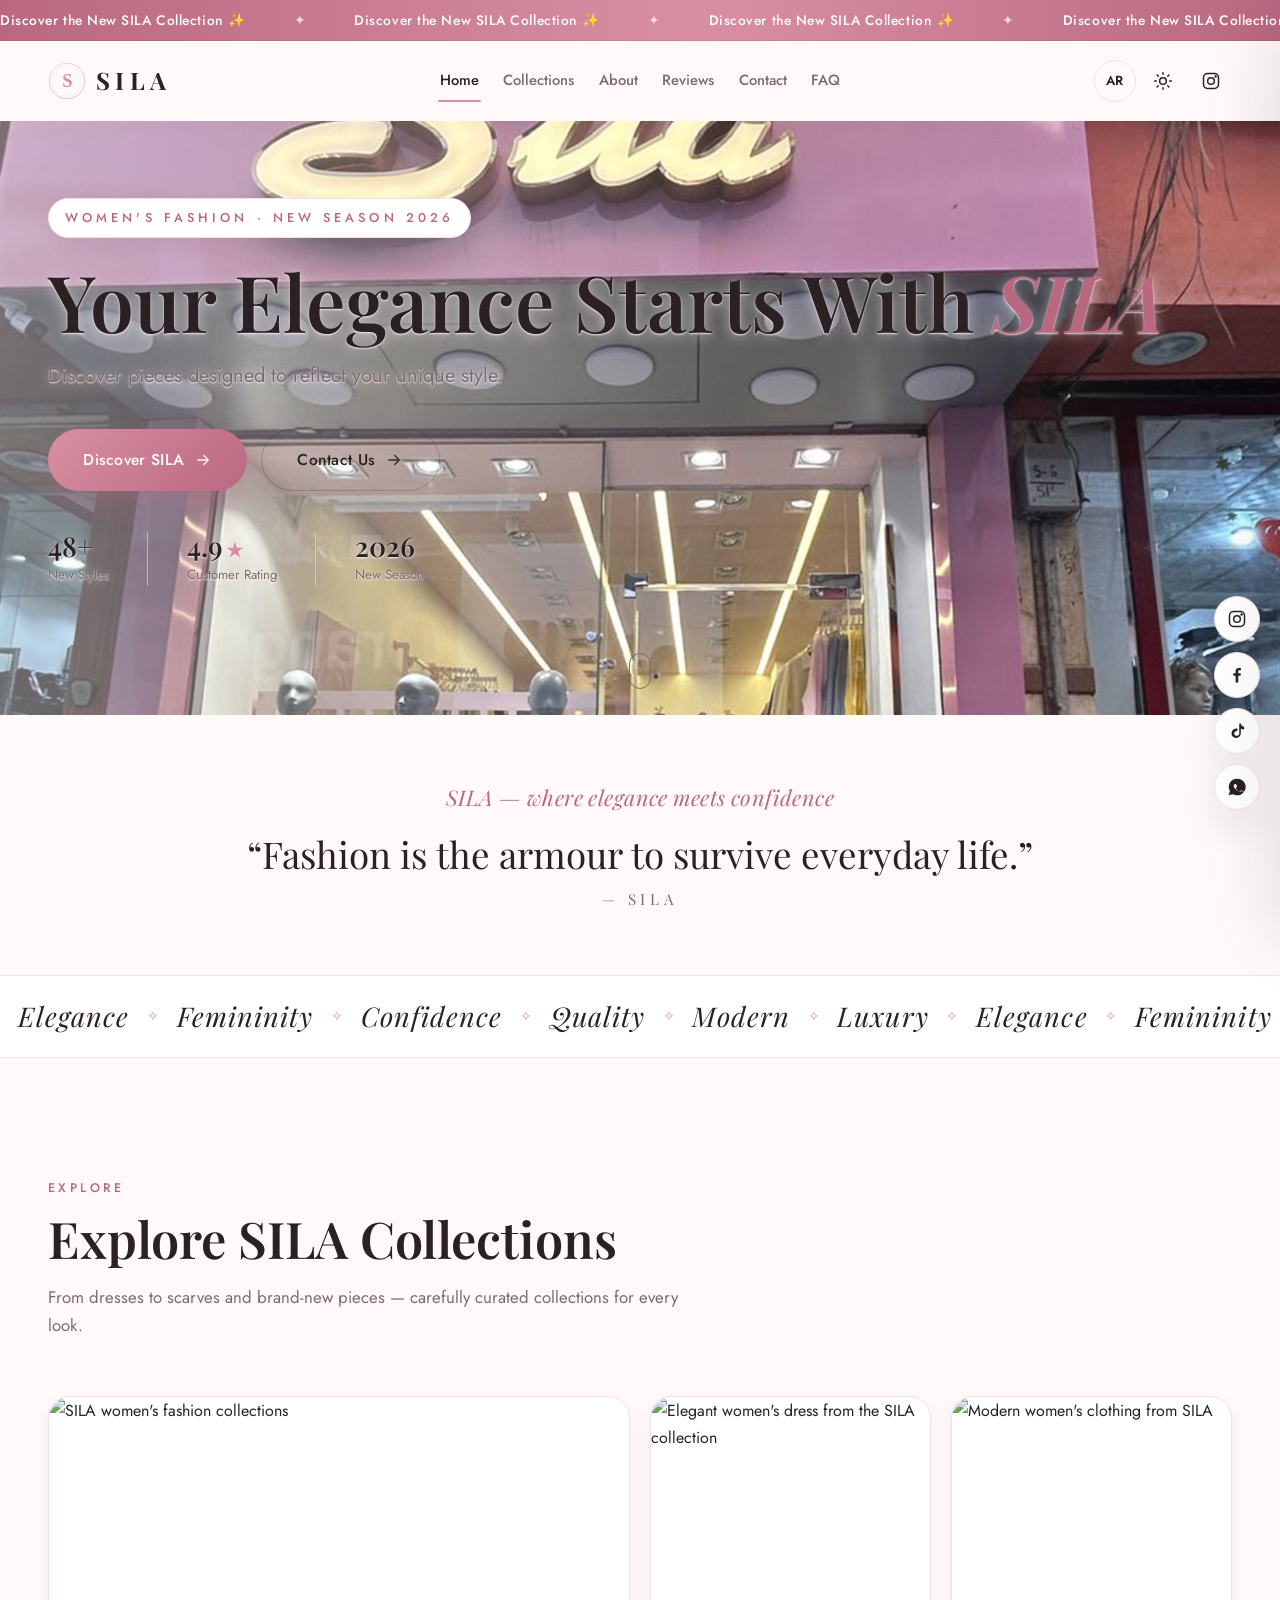
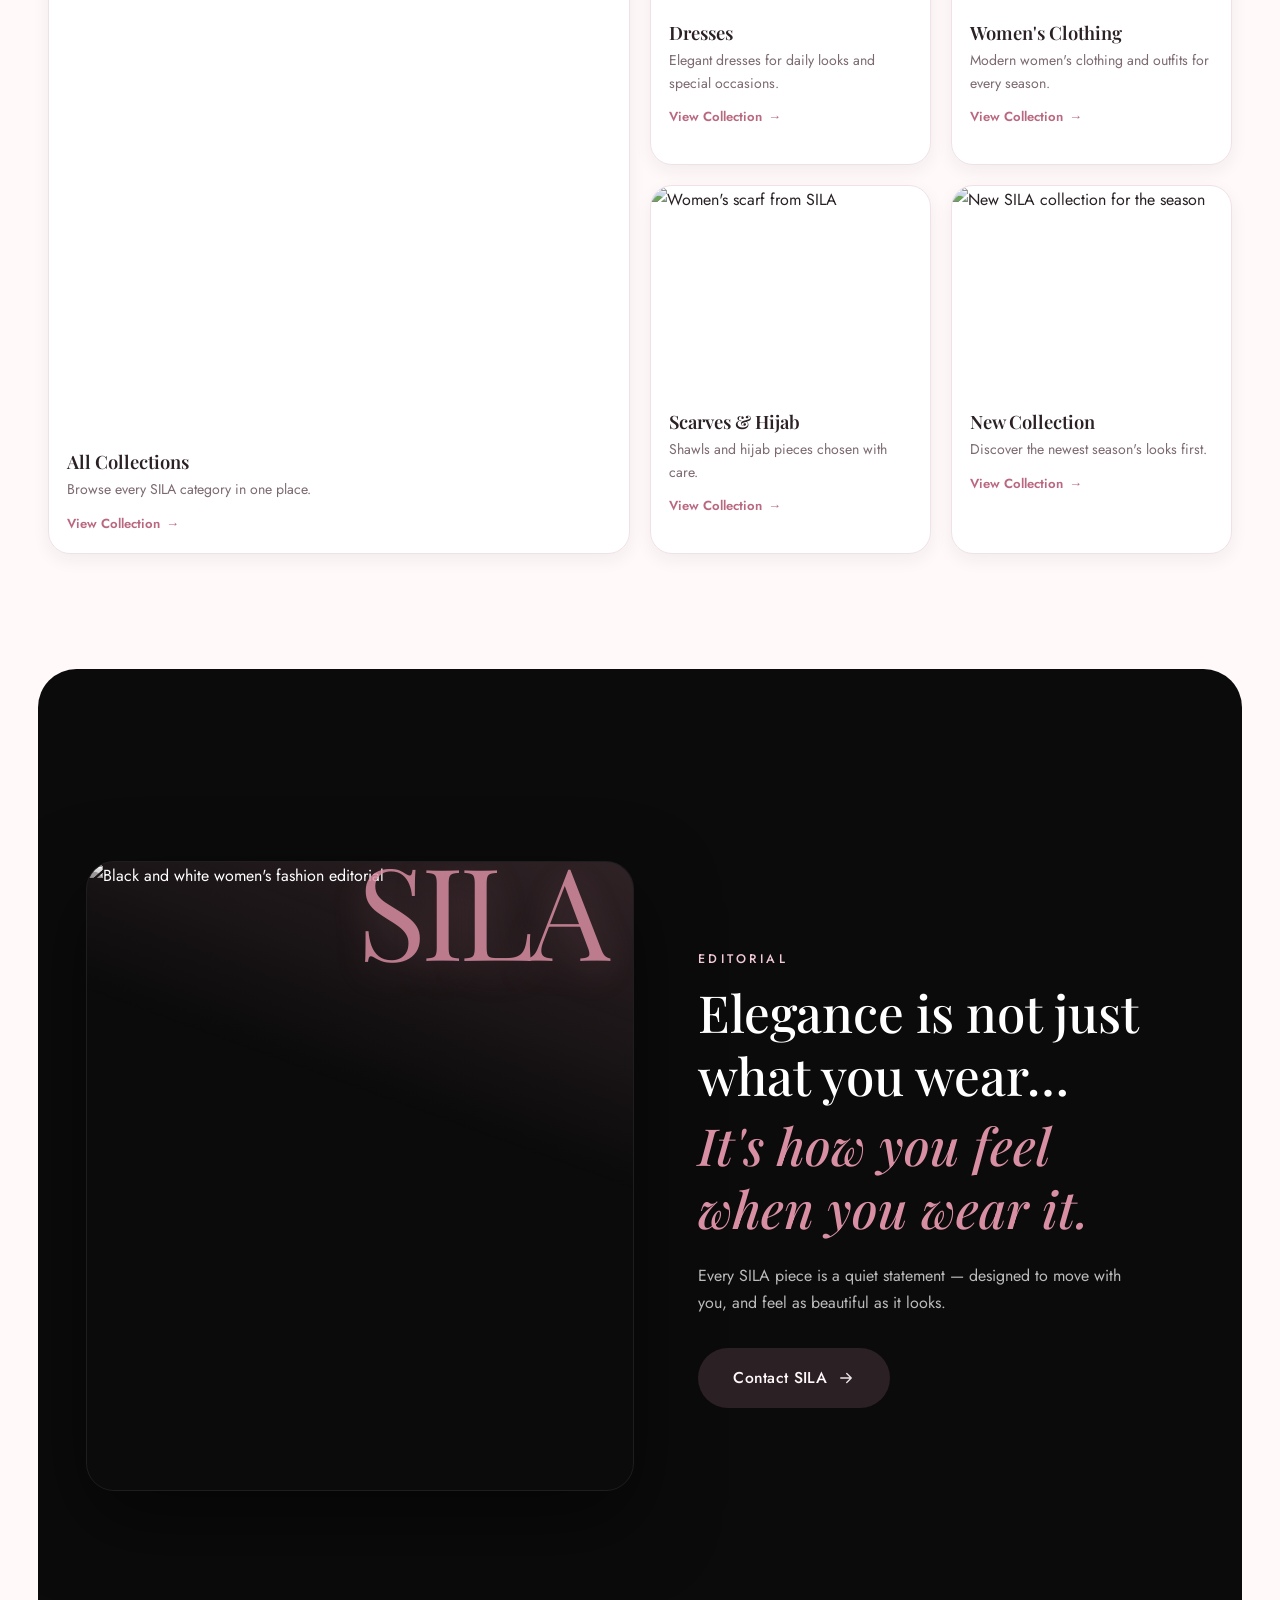
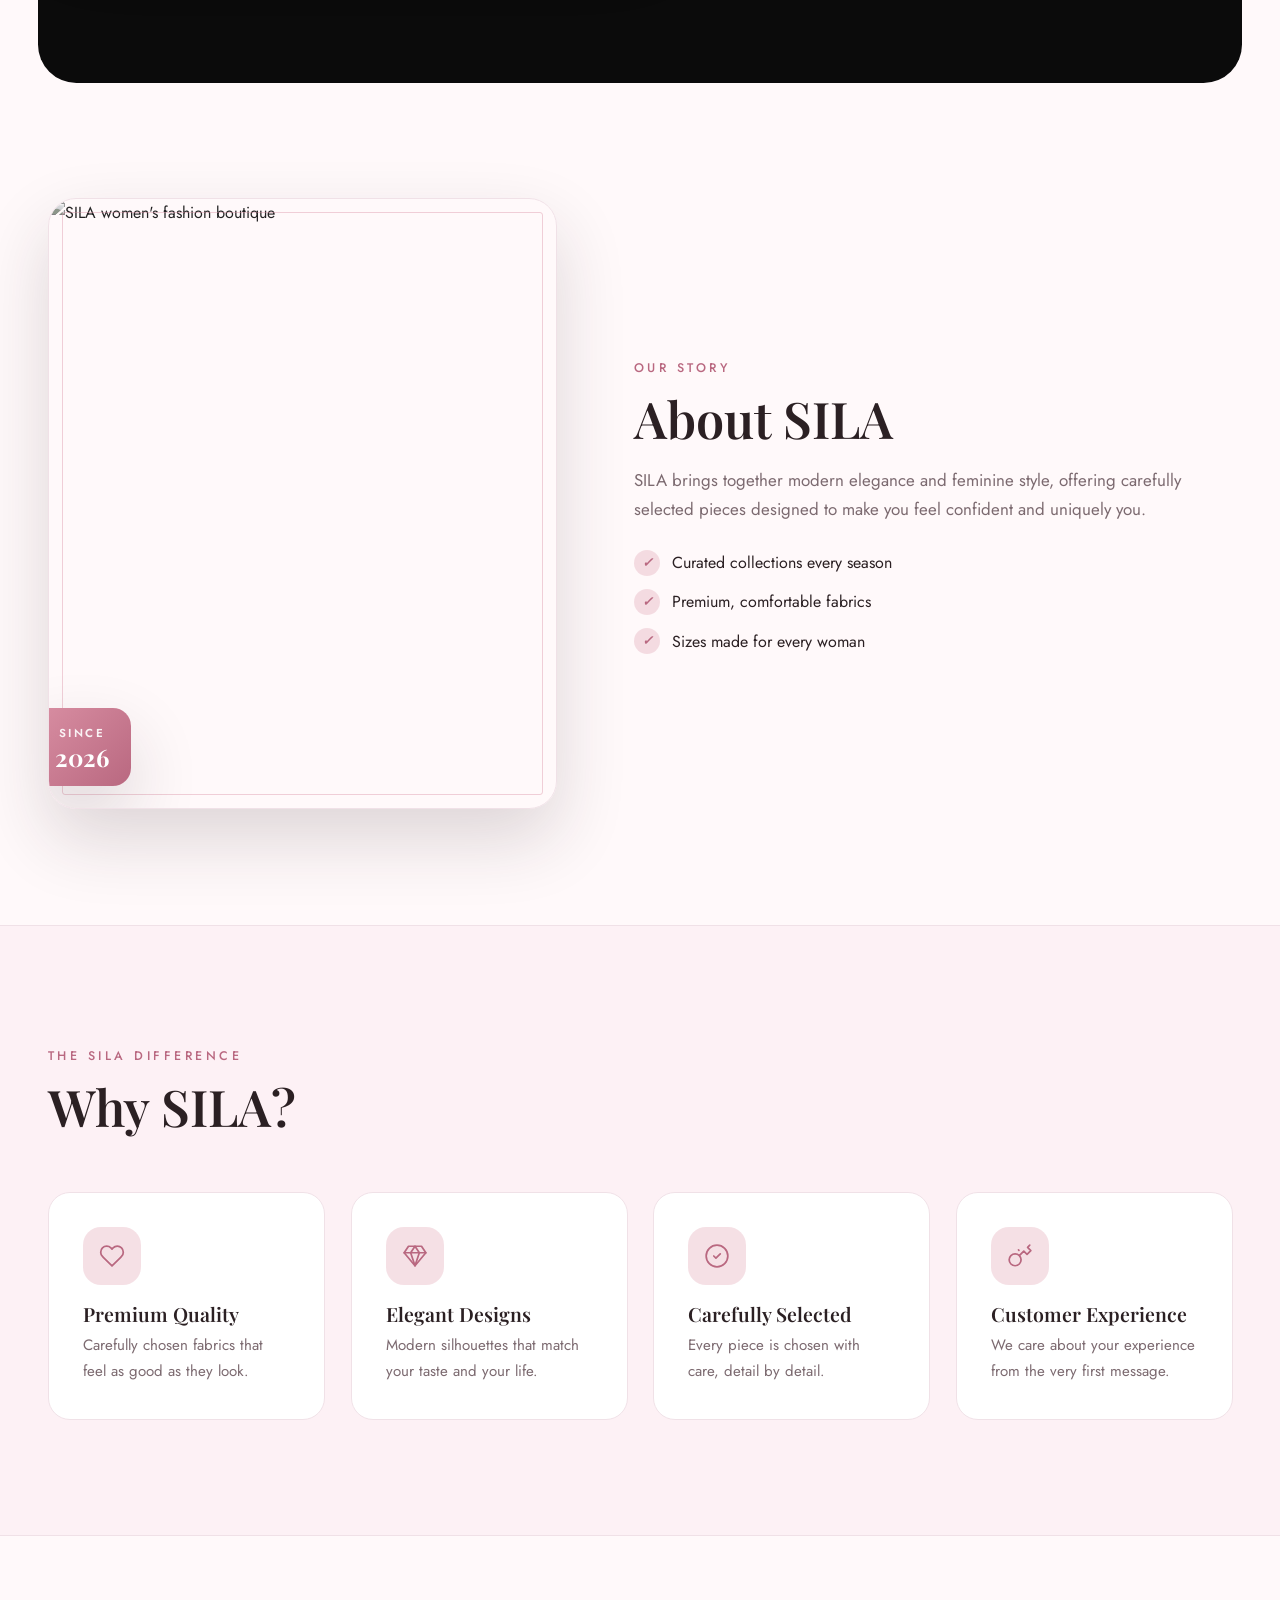
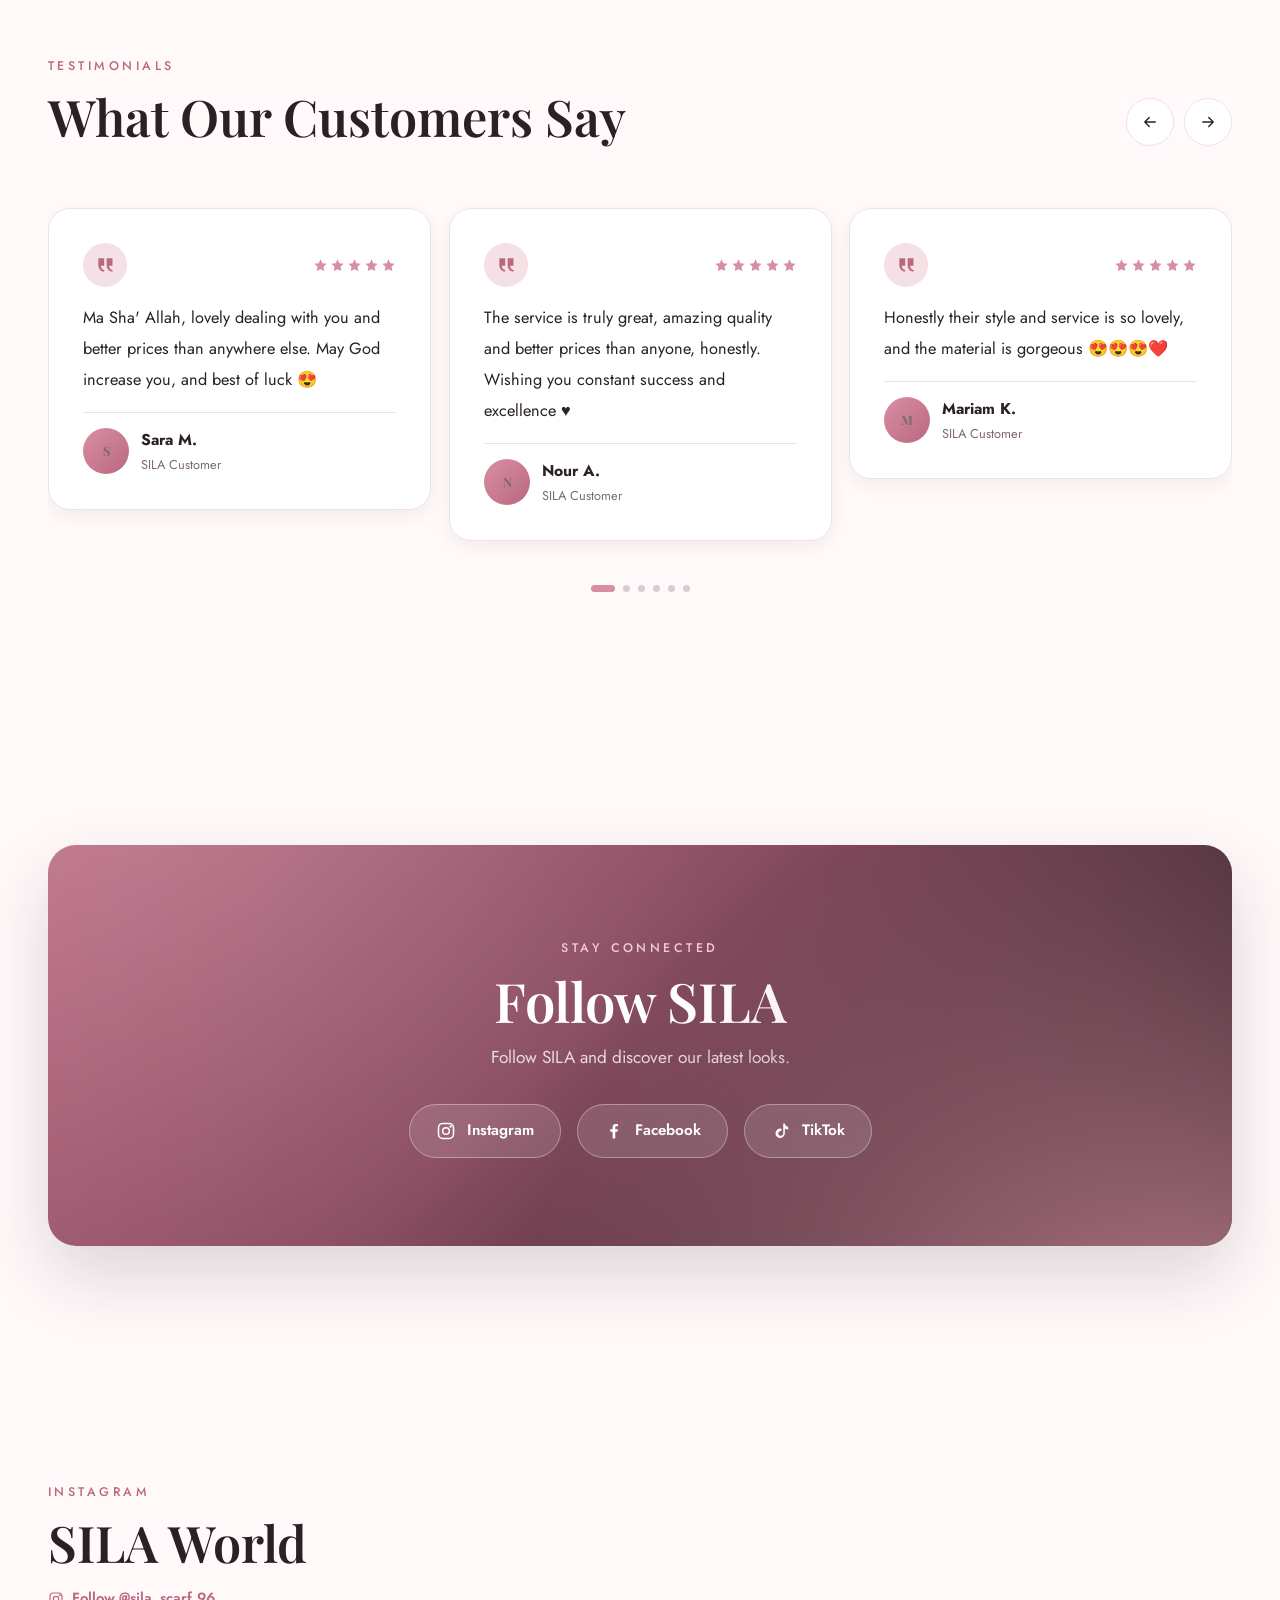
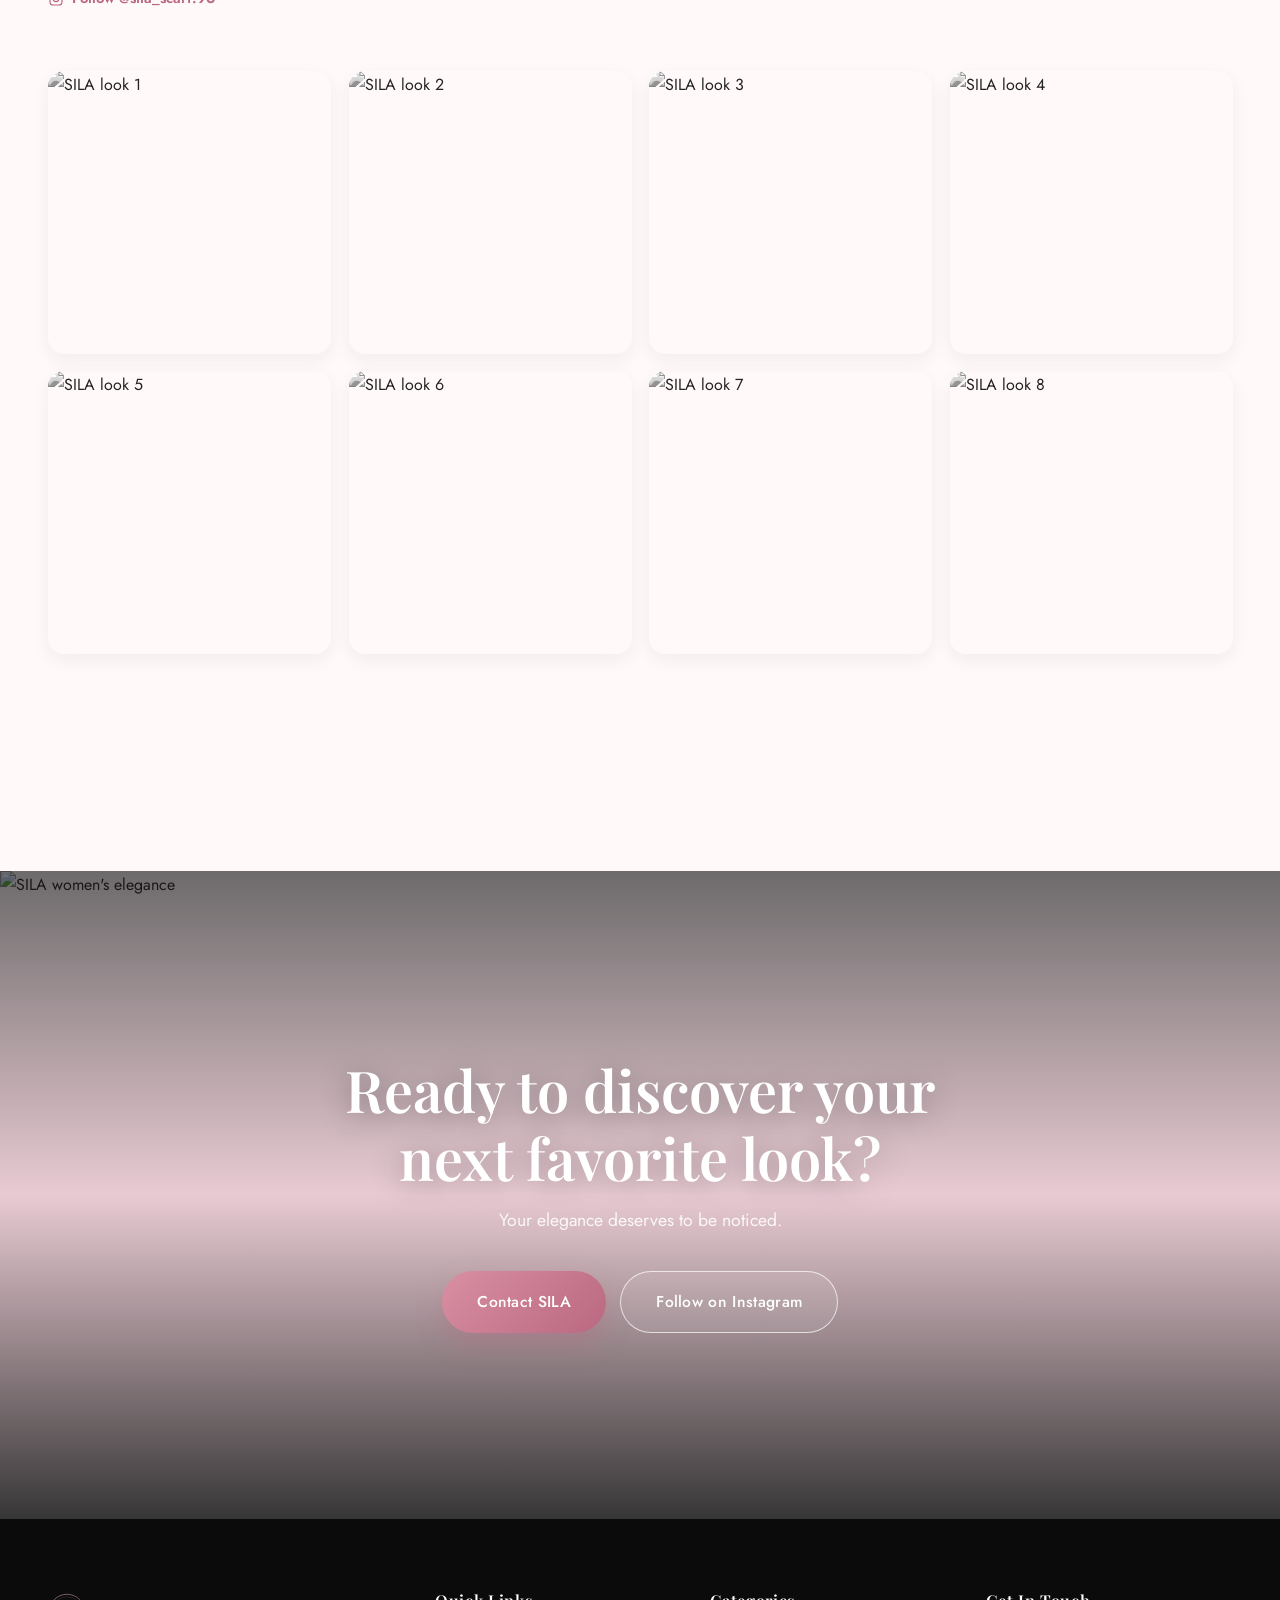
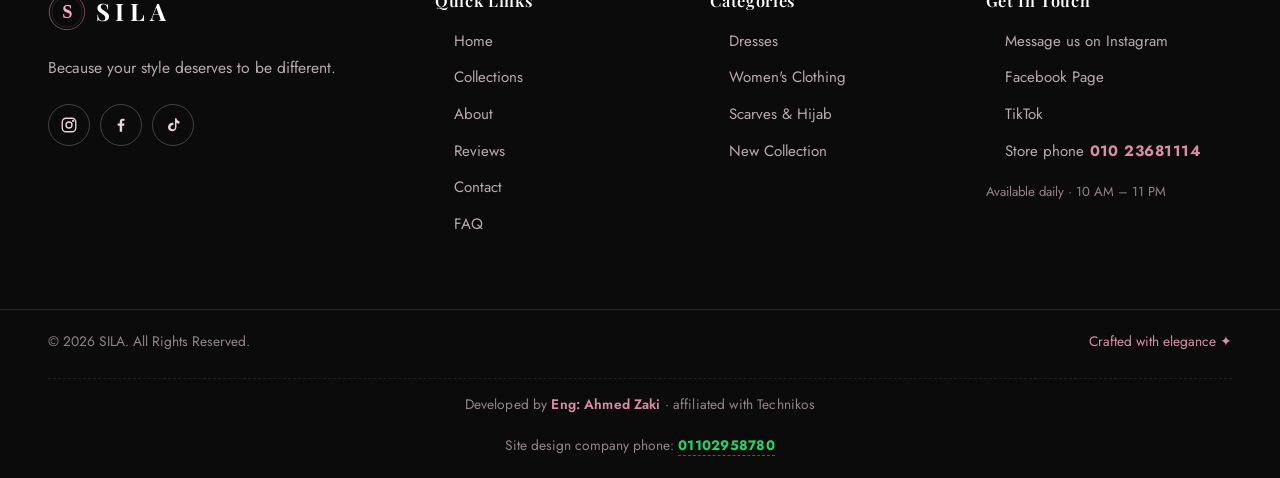
==== commit 1fcf6033: "Remove Unsplash hero image; upscale store photo to HD (2560px) as full hero background" ====
--- a/index.html
+++ b/index.html
@@ -208,28 +208,6 @@
             <div class="stat"><strong>48+</strong><span data-i18n="hero.statPieces">New Styles</span></div>
             <div class="stat"><strong>4.9<i class="star-mini">★</i></strong><span data-i18n="hero.statRating">Customer Rating</span></div>
             <div class="stat"><strong>2026</strong><span data-i18n="hero.statSeason">New Season</span></div>
-          </div>
-        </div>
-
-        <div class="hero-media" data-reveal>
-          <div class="hero-blob" aria-hidden="true"></div>
-          <figure class="hero-frame">
-            <img id="heroImg" src="" alt="SILA — elegant women's fashion editorial" fetchpriority="high" />
-          </figure>
-
-          <div class="float-chip new-chip" aria-hidden="true">
-            <svg width="16" height="16" viewBox="0 0 24 24" fill="none" stroke="currentColor" stroke-width="1.8" stroke-linecap="round" stroke-linejoin="round"><path d="M20 7h-9l-3 5h9l-4 7c0 0 8-3 7-12z"/></svg>
-            <span data-i18n="hero.chipNew">New Season 2026</span>
-          </div>
-
-          <div class="float-card rating-card" aria-hidden="true">
-            <div class="rating-avatars">
-              <span class="av av1">S</span><span class="av av2">N</span><span class="av av3">M</span>
-            </div>
-            <div>
-              <strong>+5,000</strong>
-              <span class="stars" aria-hidden="true"><svg width="12" height="12" viewBox="0 0 24 24" fill="currentColor"><path d="M12 2l2.9 6.26L21.8 9.3l-5 4.6 1.3 6.9L12 17.8 5.9 20.8l1.3-6.9-5-4.6 6.9-1.04z"/></svg><svg width="12" height="12" viewBox="0 0 24 24" fill="currentColor"><path d="M12 2l2.9 6.26L21.8 9.3l-5 4.6 1.3 6.9L12 17.8 5.9 20.8l1.3-6.9-5-4.6 6.9-1.04z"/></svg><svg width="12" height="12" viewBox="0 0 24 24" fill="currentColor"><path d="M12 2l2.9 6.26L21.8 9.3l-5 4.6 1.3 6.9L12 17.8 5.9 20.8l1.3-6.9-5-4.6 6.9-1.04z"/></svg><svg width="12" height="12" viewBox="0 0 24 24" fill="currentColor"><path d="M12 2l2.9 6.26L21.8 9.3l-5 4.6 1.3 6.9L12 17.8 5.9 20.8l1.3-6.9-5-4.6 6.9-1.04z"/></svg><svg width="12" height="12" viewBox="0 0 24 24" fill="currentColor"><path d="M12 2l2.9 6.26L21.8 9.3l-5 4.6 1.3 6.9L12 17.8 5.9 20.8l1.3-6.9-5-4.6 6.9-1.04z"/></svg></span>
-            </div>
           </div>
         </div>
       </div>
--- a/style.css
+++ b/style.css
@@ -26,6 +26,10 @@
   --accent-strong: var(--pink-dark);
   --accent-glow: rgba(217, 143, 163, 0.28);
   --hero-mask: linear-gradient(180deg, rgba(255,249,250,0) 0%, rgba(255,249,250,1) 100%);
+  --hero-overlay-a: rgba(255, 249, 250, 0.42);
+  --hero-overlay-b: rgba(255, 249, 250, 0.22);
+  --hero-overlay-c: rgba(255, 249, 250, 0.10);
+  --hero-overlay-d: rgba(255, 249, 250, 0.02);
 
   --shadow-sm: 0 6px 18px rgba(43, 32, 35, 0.06);
   --shadow-md: 0 16px 40px rgba(43, 32, 35, 0.10);
@@ -63,6 +67,10 @@
   --accent-strong: #E4AABC;
   --accent-glow: rgba(217, 143, 163, 0.22);
   --hero-mask: linear-gradient(180deg, rgba(11,11,11,0) 0%, rgba(11,11,11,1) 100%);
+  --hero-overlay-a: rgba(11, 11, 11, 0.45);
+  --hero-overlay-b: rgba(11, 11, 11, 0.24);
+  --hero-overlay-c: rgba(11, 11, 11, 0.10);
+  --hero-overlay-d: rgba(11, 11, 11, 0.02);
 
   --shadow-sm: 0 6px 18px rgba(0, 0, 0, 0.35);
   --shadow-md: 0 16px 40px rgba(0, 0, 0, 0.45);
@@ -372,11 +380,56 @@
 /* ============================================================
    HERO
    ============================================================ */
-.hero { position: relative; padding-block: clamp(3rem, 6vw, 5rem) clamp(5rem, 10vw, 8rem); overflow: hidden; }
-
-.hero-inner { display: grid; grid-template-columns: 1.02fr 0.98fr; align-items: center; gap: clamp(28px, 5vw, 72px); }
+.hero {
+  position: relative;
+  padding-block: clamp(3rem, 6vw, 5rem) clamp(5rem, 10vw, 8rem);
+  overflow: hidden;
+  isolation: isolate;
+  background-color: var(--bg);
+}
+.hero::before {
+  content: "";
+  position: absolute;
+  inset: 0;
+  z-index: -2;
+  background-image: url("assets/images/store-hero.jpg");
+  background-size: cover;
+  background-position: center 30%;
+  background-repeat: no-repeat;
+}
+.hero::after {
+  content: "";
+  position: absolute;
+  inset: 0;
+  z-index: -1;
+  background: linear-gradient(
+    to right,
+    var(--hero-overlay-a) 0%,
+    var(--hero-overlay-b) 42%,
+    var(--hero-overlay-c) 68%,
+    var(--hero-overlay-d) 100%
+  );
+}
+
+.hero-inner { display: grid; grid-template-columns: 1fr; align-items: center; gap: clamp(28px, 5vw, 72px); }
 
 .hero-content { position: relative; z-index: 2; }
+.hero-content .eyebrow,
+.hero-title,
+.hero-title .accent,
+.hero-desc,
+.hero-stats .stat strong,
+.hero-stats .stat span {
+  text-shadow: 0 1px 2px rgba(255, 249, 250, 0.9), 0 2px 14px rgba(255, 249, 250, 0.55);
+}
+[data-theme="dark"] .hero-content .eyebrow,
+[data-theme="dark"] .hero-title,
+[data-theme="dark"] .hero-title .accent,
+[data-theme="dark"] .hero-desc,
+[data-theme="dark"] .hero-stats .stat strong,
+[data-theme="dark"] .hero-stats .stat span {
+  text-shadow: 0 1px 2px rgba(0, 0, 0, 0.85), 0 2px 16px rgba(0, 0, 0, 0.6);
+}
 .hero-title {
   font-size: clamp(2.7rem, 6.4vw, 4.9rem);
   font-weight: 600; line-height: 1.04;
@@ -398,67 +451,15 @@
 .stat span { font-size: 0.82rem; color: var(--text-2); }
 .stat + .stat {
   padding-inline-start: clamp(18px, 3vw, 42px);
-  border-inline-start: 1px solid var(--border);
-}
-
-.hero-media { position: relative; }
-.hero-blob {
-  position: absolute; inset-block: -6%; inset-inline: -4%;
-  background: radial-gradient(closest-side, var(--accent-glow), transparent 70%);
-  filter: blur(30px); border-radius: 50%;
-  animation: blobDrift 9s ease-in-out infinite alternate;
+  border-inline-start: 1px solid color-mix(in srgb, var(--border) 55%, transparent);
+}
+
+.hero-media, .hero-blob, .hero-frame, .hero-frame img, .float-chip, .new-chip, .rating-card,
+.rating-card strong, .rating-card .stars, .rating-avatars, .rating-avatars .av, .av1, .av2, .av3,
+.rating-avatars .av + .av, .heroImg {
+  display: none !important;
 }
 @keyframes blobDrift { from { transform: scale(1) translate(0, 0); } to { transform: scale(1.1) translate(2%, -2%); } }
-
-.hero-frame {
-  position: relative; z-index: 1;
-  border-radius: var(--radius-xl);
-  overflow: hidden;
-  aspect-ratio: 4 / 4.7;
-  box-shadow: var(--shadow-lg), 0 0 0 1px var(--border);
-}
-.hero-frame img { width: 100%; height: 100%; object-fit: cover; }
-
-.float-chip {
-  position: absolute; z-index: 3;
-  display: inline-flex; align-items: center; gap: 8px;
-  padding: 11px 18px; border-radius: 999px;
-  background: rgba(255, 255, 255, 0.78);
-  backdrop-filter: blur(10px);
-  box-shadow: var(--shadow-md);
-  font-size: 0.88rem; font-weight: 600; color: var(--black);
-  border: 1px solid rgba(255, 255, 255, 0.5);
-}
-[data-theme="dark"] .float-chip { background: rgba(21, 21, 21, 0.8); color: #fff; }
-.float-chip svg { color: var(--accent-strong); animation: chipBob 4s ease-in-out infinite; }
-
-.new-chip { inset-block-start: 26px; inset-inline-start: -14px; animation: chipFloat 6s ease-in-out infinite; }
-
-.rating-card {
-  position: absolute; z-index: 3;
-  display: flex; align-items: center; gap: 14px;
-  padding: 14px 20px; border-radius: 18px;
-  background: rgba(255, 255, 255, 0.85);
-  backdrop-filter: blur(12px);
-  box-shadow: var(--shadow-md);
-  border: 1px solid rgba(255, 255, 255, 0.5);
-  inset-block-end: 30px; inset-inline-end: -10px;
-  animation: chipFloat 7s ease-in-out 1s infinite;
-}
-[data-theme="dark"] .rating-card { background: rgba(21, 21, 21, 0.85); }
-.rating-card strong { font-family: var(--font-display); font-size: 1.25rem; color: var(--text); line-height: 1.1; display: block; }
-.rating-card .stars { color: var(--accent); display: inline-flex; gap: 2px; }
-.rating-avatars { display: flex; }
-.rating-avatars .av {
-  width: 34px; height: 34px; border-radius: 50%;
-  display: grid; place-items: center; font-size: 0.75rem; font-weight: 700; color: #fff;
-  border: 2px solid var(--surface);
-  font-family: var(--font-display);
-}
-.av1 { background: linear-gradient(135deg, #D98FA3, #B96880); }
-.av2 { background: linear-gradient(135deg, #8E7CC3, #6B58A8); }
-.av3 { background: linear-gradient(135deg, #2B2023, #4A363C); }
-.rating-avatars .av + .av { margin-inline-start: -10px; }
 
 @keyframes chipFloat {
   0%, 100% { transform: translateY(0) rotate(0.5deg); }
@@ -908,9 +909,16 @@
   .hero-inner { grid-template-columns: 1fr; gap: 44px; }
   .hero-content { text-align: center; max-width: 620px; margin-inline: auto; }
   .hero-actions, .hero-stats { justify-content: center; }
-  .hero-media { max-width: 520px; margin-inline: auto; width: 100%; }
-  .new-chip { inset-inline-start: -8px; }
-  .rating-card { inset-inline-end: -6px; }
+  .hero::after,
+  html[lang="ar"] .hero::after {
+    background: linear-gradient(
+      to bottom,
+      var(--hero-overlay-a) 0%,
+      var(--hero-overlay-b) 38%,
+      var(--hero-overlay-c) 62%,
+      var(--hero-overlay-d) 100%
+    );
+  }
   .editorial-inner { grid-template-columns: 1fr; gap: 40px; }
   .editorial-text { text-align: center; }
   .editorial-desc { margin-inline: auto; }
@@ -931,9 +939,6 @@
 
   .hero { padding-block-end: clamp(6rem, 14vw, 8rem); }
   .scroll-indicator { display: none; }
-  .hero-frame { aspect-ratio: 4 / 4.9; }
-  .new-chip { inset-block-start: 14px; transform: scale(0.92); }
-  .rating-card { transform: scale(0.92); inset-block-end: 16px; }
 
   .gallery-grid { grid-template-columns: repeat(2, 1fr); }
   .float-social { inset-block-end: 74px; inset-inline-end: 14px; gap: 8px; }
@@ -961,8 +966,18 @@
 [dir="rtl"] .brand-quote-owner { letter-spacing: 0.12em; }
 [dir="rtl"] .btn { letter-spacing: 0; }
 
+/* Hero background — mirror the overlay for RTL */
+html[lang="ar"] .hero::after {
+  background: linear-gradient(
+    to left,
+    var(--hero-overlay-a) 0%,
+    var(--hero-overlay-b) 42%,
+    var(--hero-overlay-c) 68%,
+    var(--hero-overlay-d) 100%
+  );
+}
+
 /* Dark theme fine-tuning */
-[data-theme="dark"] .hero-frame { box-shadow: 0 30px 80px rgba(0, 0, 0, 0.55), 0 0 0 1px var(--border); }
 [data-theme="dark"] .footer { background: #080808; }
 html[lang="ar"] .hero-title .accent { font-style: normal; }
 
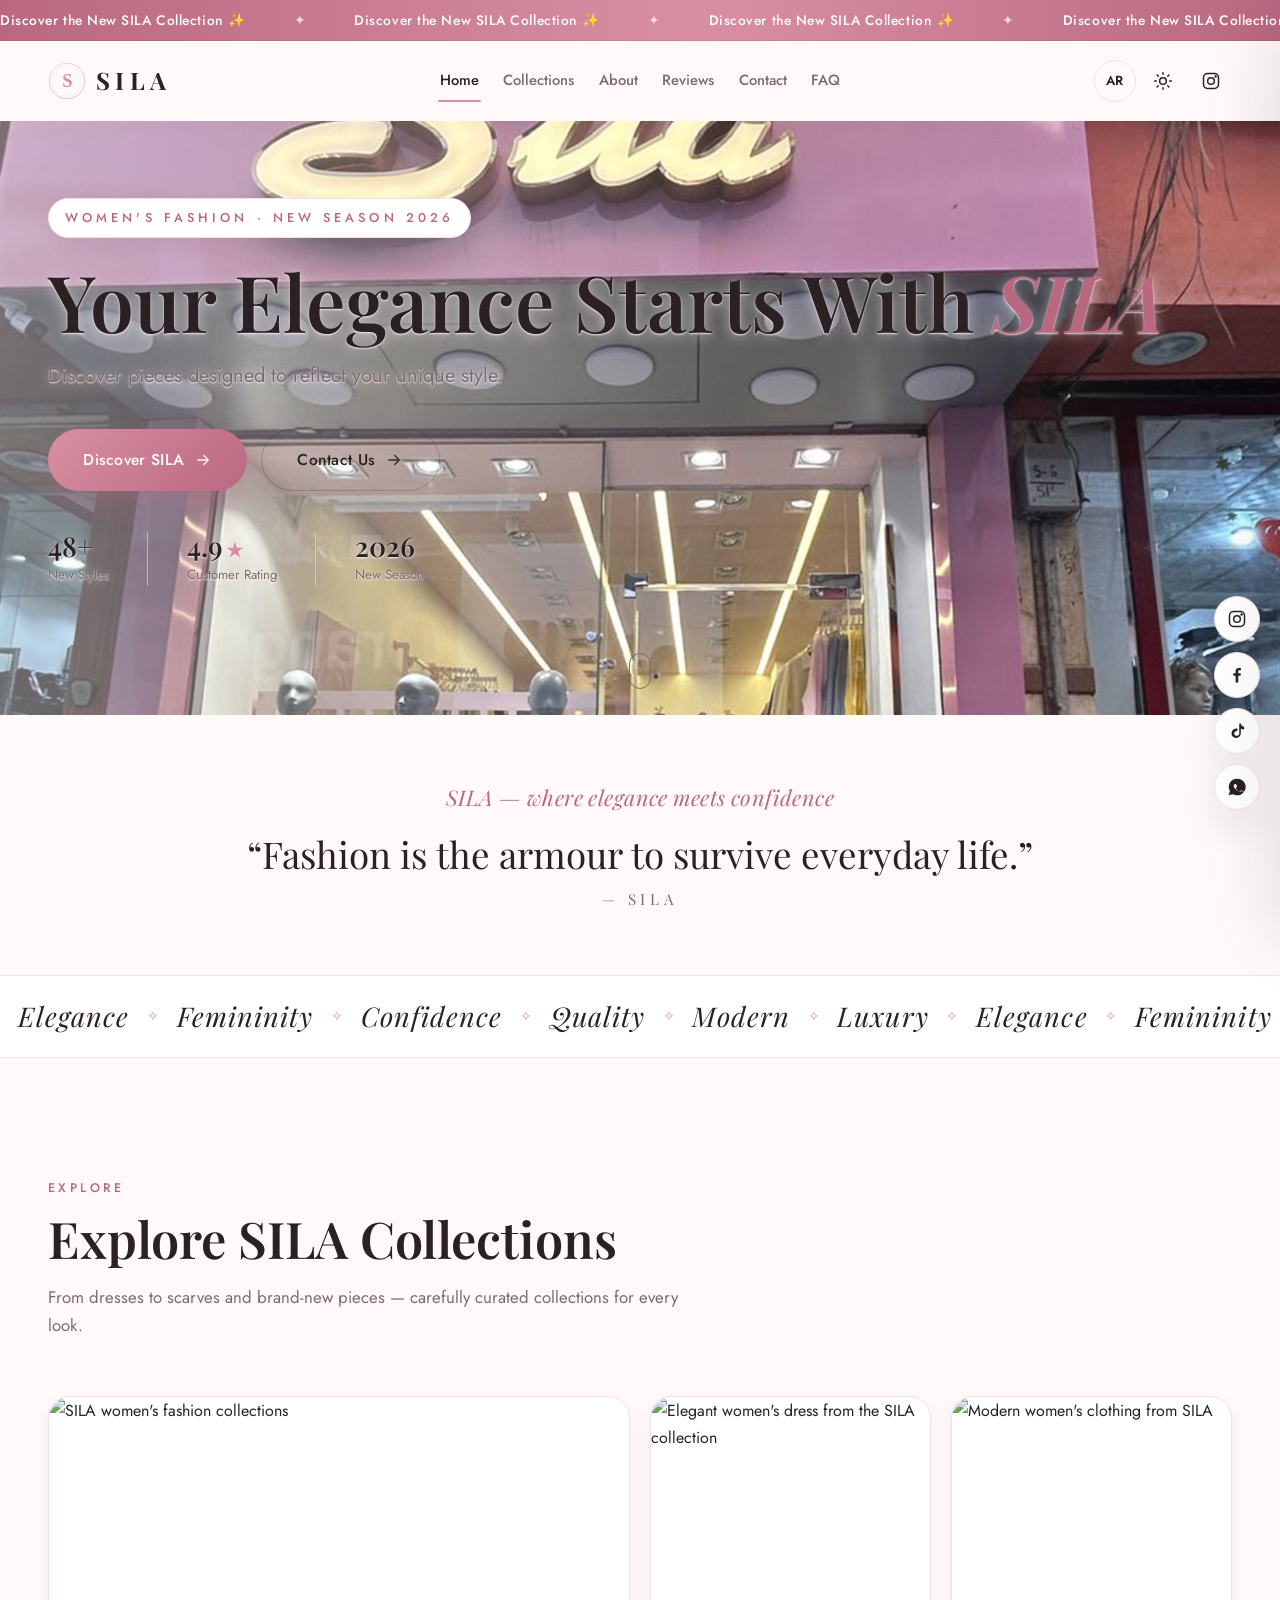
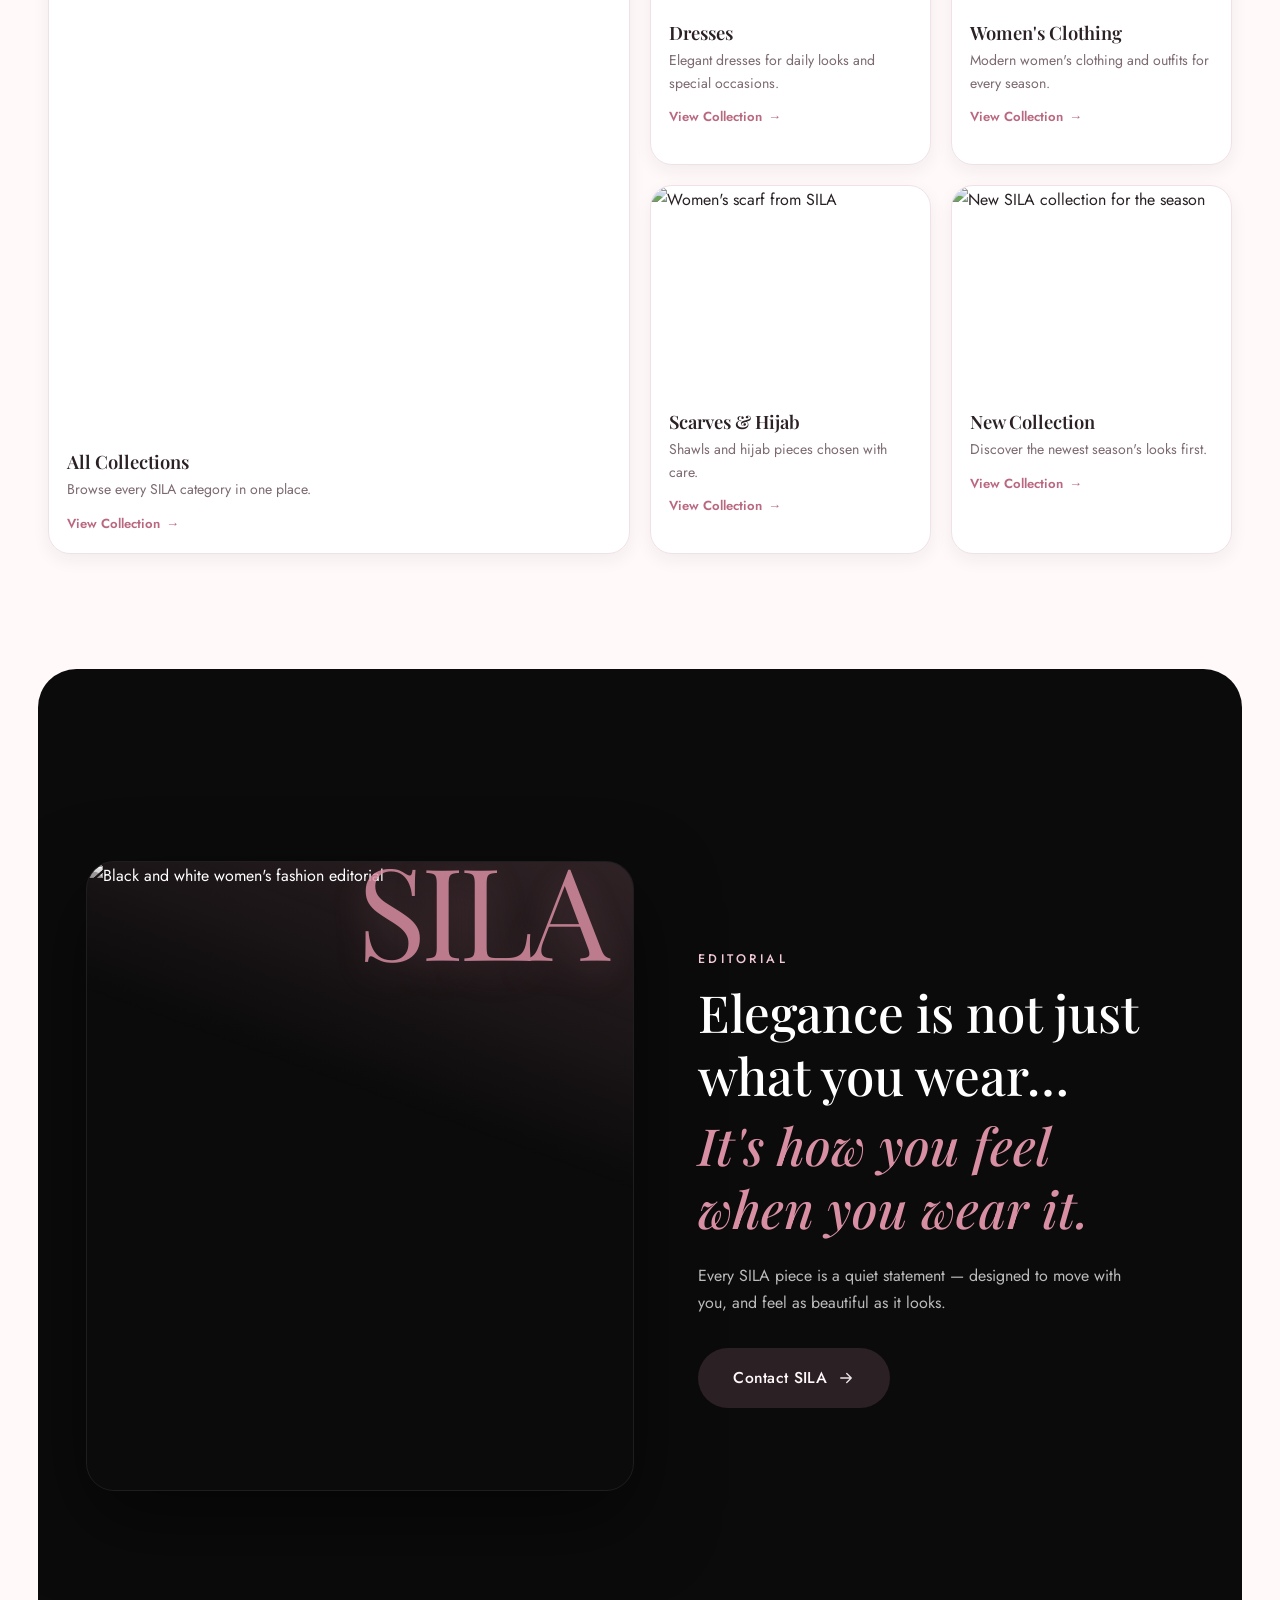
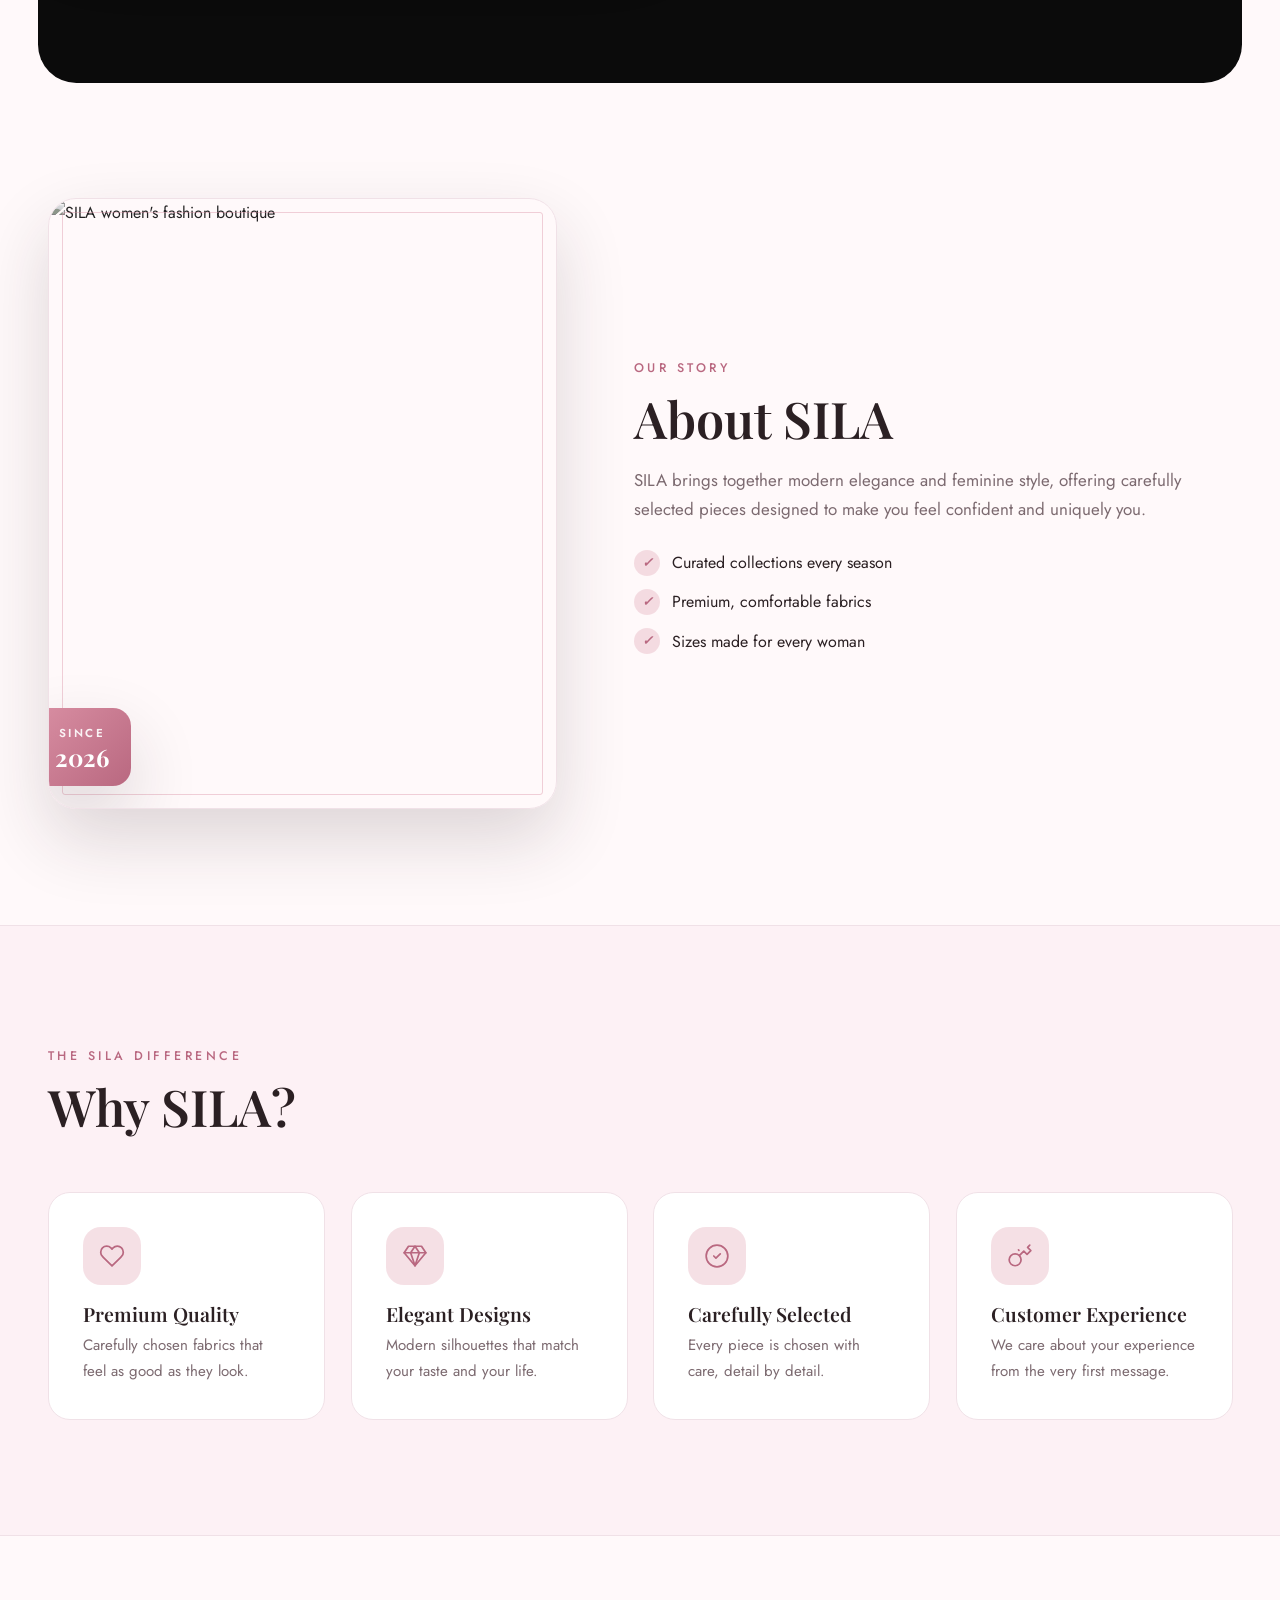
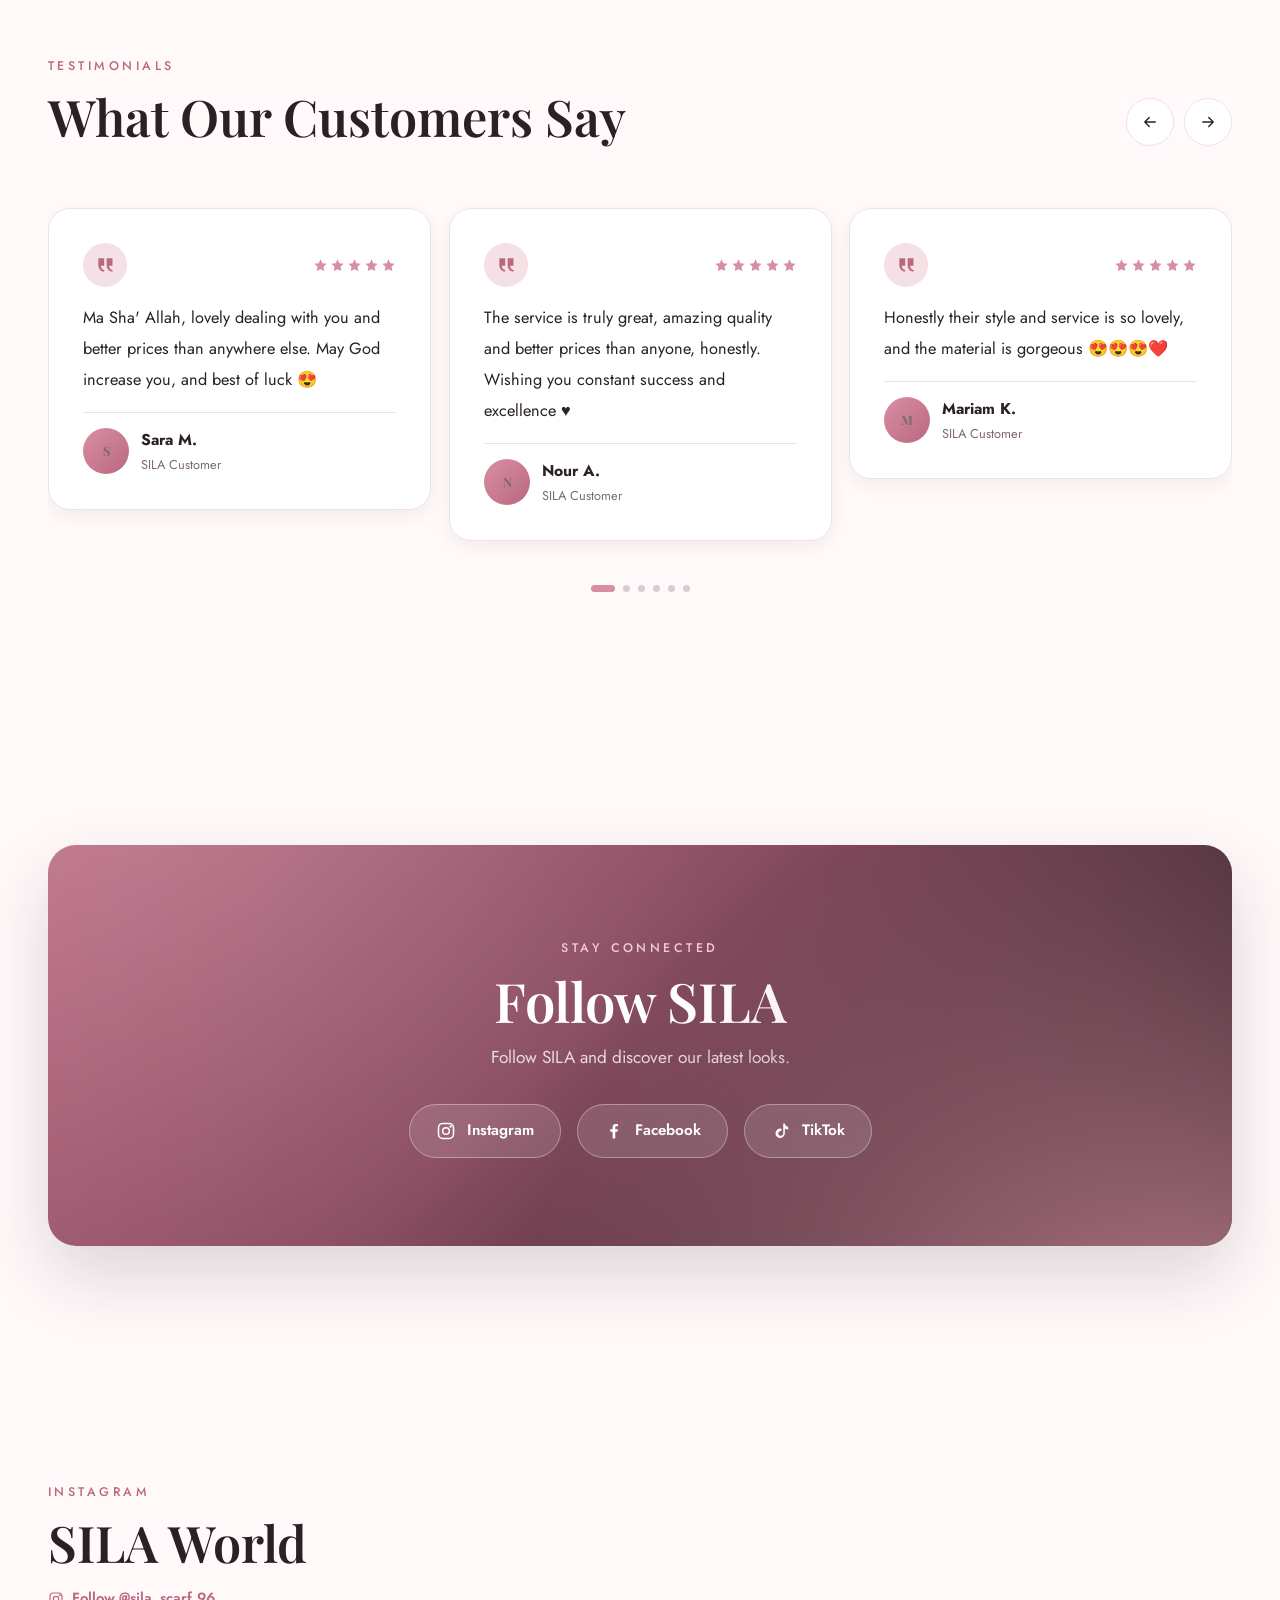
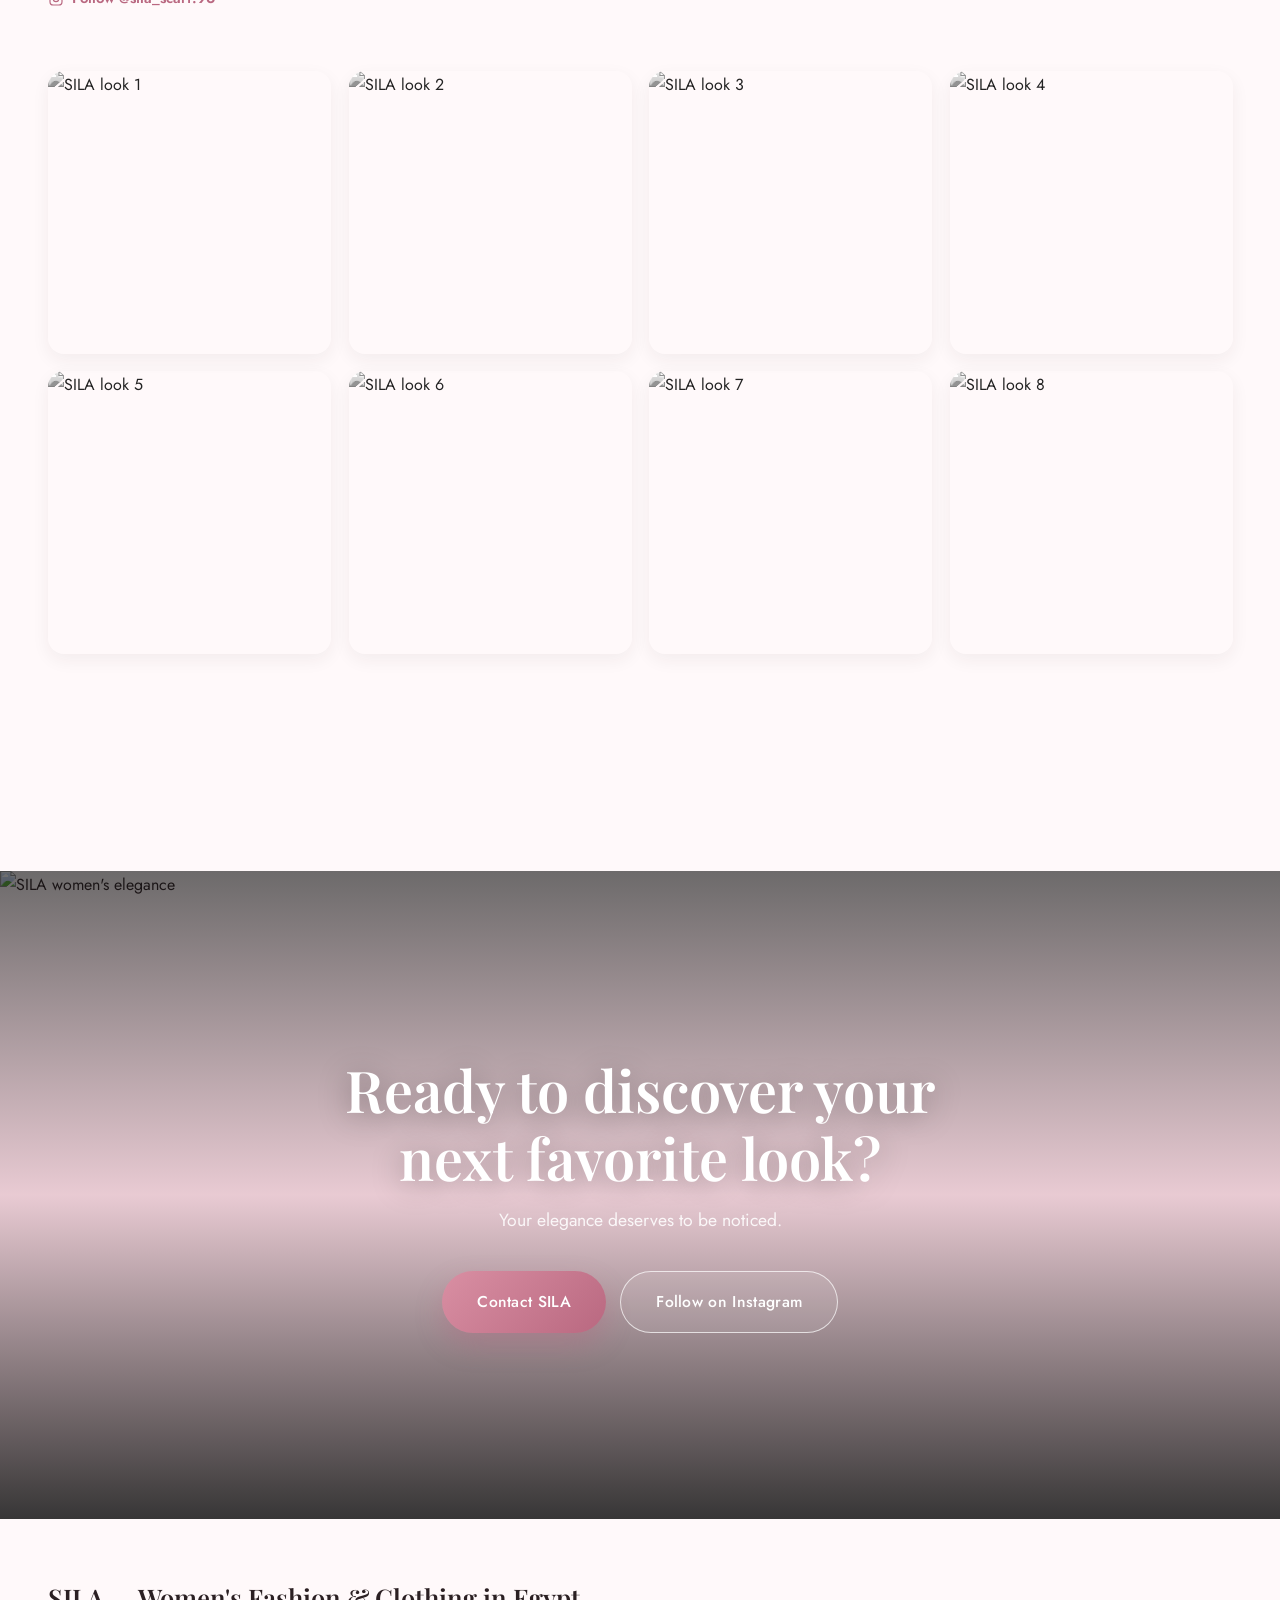
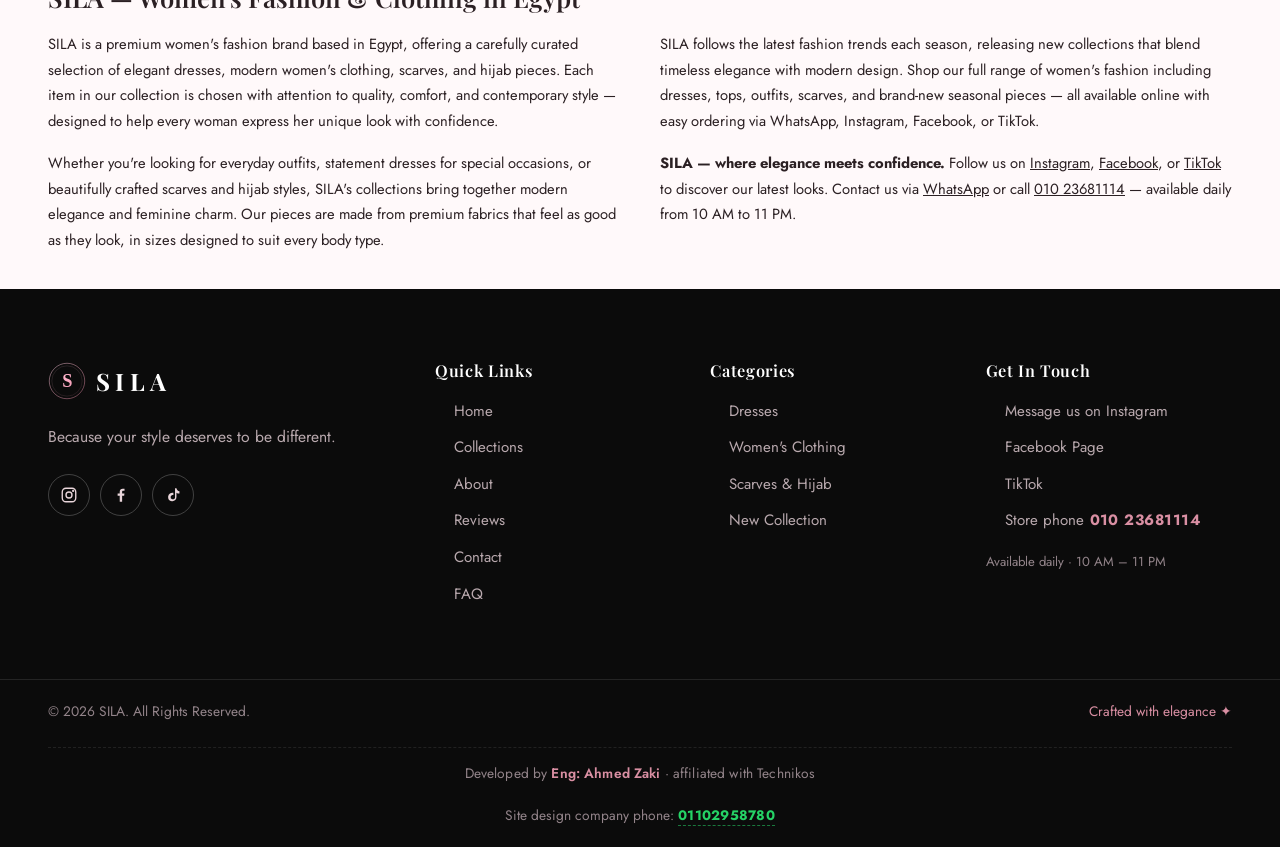
==== commit 30bb42ea: "Fix SEO: remove robots.txt BOM, fill empty H1/images, add static reviews/gallery, add SEO content bl" ====
--- a/index.html
+++ b/index.html
@@ -192,7 +192,7 @@
       <div class="container hero-inner">
         <div class="hero-content">
           <span class="eyebrow" data-reveal data-i18n="hero.eyebrow">Women's Fashion · New Season 2026</span>
-          <h1 class="hero-title" data-reveal id="heroTitle" data-i18n-raw="hero.title"></h1>
+          <h1 class="hero-title" data-reveal id="heroTitle" data-i18n-raw="hero.title">Your Elegance Starts With <span class="accent">SILA</span></h1>
           <p class="hero-desc" data-reveal data-i18n="hero.desc">Discover pieces designed to reflect your unique style.</p>
           <div class="hero-actions" data-reveal>
             <a href="#about" class="btn btn-primary">
@@ -302,7 +302,7 @@
 
           <a class="explore-card" href="new-collection/" data-reveal style="--rd:4">
             <figure class="explore-img">
-              <img src="https://images.unsplash.com/photo-1487222477894-8943e31ef7b2?auto=format&fit=crop&w=700&q=80" alt="New SILA collection for the season" data-i18n-alt="alt.explore.new" loading="lazy" />
+              <img src="https://images.unsplash.com/photo-1515372039744-b8f02a3ae446?auto=format&fit=crop&w=700&q=80" alt="New SILA collection for the season" data-i18n-alt="alt.explore.new" loading="lazy" />
             </figure>
             <div class="explore-info">
               <h3 data-i18n="explore.card.new">New Collection</h3>
@@ -319,7 +319,7 @@
       <div class="container editorial-inner">
         <div class="editorial-media" data-reveal>
           <figure class="editorial-frame">
-            <img id="editorialImg" src="" alt="Black and white women's fashion editorial" loading="lazy" />
+            <img id="editorialImg" src="https://images.unsplash.com/photo-1515372039744-b8f02a3ae446?auto=format&fit=crop&w=1100&q=80" alt="Black and white women's fashion editorial" loading="lazy" />
             <span class="editorial-mark" aria-hidden="true">SILA</span>
           </figure>
         </div>
@@ -343,7 +343,7 @@
       <div class="container about-inner">
         <div class="about-media" data-reveal>
           <figure class="about-frame">
-            <img id="aboutImg" src="" alt="SILA fashion boutique and lifestyle" loading="lazy" />
+            <img id="aboutImg" src="https://images.unsplash.com/photo-1469334031218-e382a71b716b?auto=format&fit=crop&w=1100&q=80" alt="SILA fashion boutique and lifestyle" loading="lazy" />
             <span class="about-badge">
               <strong>Since</strong>
               <span>2026</span>
@@ -423,7 +423,11 @@
         </div>
 
         <div class="swiper reviews-swiper" data-reveal>
-          <div class="swiper-wrapper" id="reviewsGrid"><!-- Filled from script.js --></div>
+          <div class="swiper-wrapper" id="reviewsGrid">
+            <div class="swiper-slide"><div class="review-card"><div class="review-head"><span class="quote-mark"><svg viewBox="0 0 24 24" fill="currentColor" aria-hidden="true"><path d="M4 4v8c0 4.4 2.4 7.2 6.5 8.2l.8-2C8 17.4 7 15.6 7 13H11V4H4zm10 0v8c0 4.4 2.4 7.2 6.5 8.2l.8-2C18 17.4 17 15.6 17 13h4V4h-7z"/></svg></span><span class="review-stars" aria-label="5 out of 5">&#9733;&#9733;&#9733;&#9733;&#9733;</span></div><p class="review-text">Ma Sha' Allah, lovely dealing with you and better prices than anywhere else. May God increase you, and best of luck</p><div class="review-author"><span class="review-avatar" aria-hidden="true">S</span><span><strong>Sara M.</strong><span>SILA Customer</span></span></div></div></div>
+            <div class="swiper-slide"><div class="review-card"><div class="review-head"><span class="quote-mark"><svg viewBox="0 0 24 24" fill="currentColor" aria-hidden="true"><path d="M4 4v8c0 4.4 2.4 7.2 6.5 8.2l.8-2C8 17.4 7 15.6 7 13H11V4H4zm10 0v8c0 4.4 2.4 7.2 6.5 8.2l.8-2C18 17.4 17 15.6 17 13h4V4h-7z"/></svg></span><span class="review-stars" aria-label="5 out of 5">&#9733;&#9733;&#9733;&#9733;&#9733;</span></div><p class="review-text">The service is truly great, amazing quality and better prices than anyone, honestly. Wishing you constant success and excellence.</p><div class="review-author"><span class="review-avatar" aria-hidden="true">N</span><span><strong>Nour A.</strong><span>SILA Customer</span></span></div></div></div>
+            <div class="swiper-slide"><div class="review-card"><div class="review-head"><span class="quote-mark"><svg viewBox="0 0 24 24" fill="currentColor" aria-hidden="true"><path d="M4 4v8c0 4.4 2.4 7.2 6.5 8.2l.8-2C8 17.4 7 15.6 7 13H11V4H4zm10 0v8c0 4.4 2.4 7.2 6.5 8.2l.8-2C18 17.4 17 15.6 17 13h4V4h-7z"/></svg></span><span class="review-stars" aria-label="5 out of 5">&#9733;&#9733;&#9733;&#9733;&#9733;</span></div><p class="review-text">Honestly their style and service is so lovely, and the material is gorgeous.</p><div class="review-author"><span class="review-avatar" aria-hidden="true">M</span><span><strong>Mariam K.</strong><span>SILA Customer</span></span></div></div></div>
+          </div>
           <div class="swiper-pagination" aria-hidden="true"></div>
         </div>
       </div>
@@ -465,13 +469,18 @@
             <span data-i18n="gallery.follow">Follow @sila_scarf.96</span>
           </a>
         </div>
-        <div class="gallery-grid" id="galleryGrid"><!-- Filled from script.js --></div>
+        <div class="gallery-grid" id="galleryGrid">
+          <a class="g-item" href="https://www.instagram.com/sila_scarf.96" target="_blank" rel="noopener noreferrer" aria-label="SILA look 1" data-reveal style="--rd:0"><img src="https://images.unsplash.com/photo-1494790108377-be9c29b29330?auto=format&fit=crop&w=700&q=80" alt="SILA fashion look 1" loading="lazy" /><span class="g-igicon" aria-hidden="true"><svg width="22" height="22" viewBox="0 0 24 24" fill="none" stroke="currentColor" stroke-width="1.7"><rect x="3" y="3" width="18" height="18" rx="5"/><circle cx="12" cy="12" r="4"/><circle cx="17.5" cy="6.5" r="0.6" fill="currentColor"/></svg></span></a>
+          <a class="g-item" href="https://www.instagram.com/sila_scarf.96" target="_blank" rel="noopener noreferrer" aria-label="SILA look 2" data-reveal style="--rd:1"><img src="https://images.unsplash.com/photo-1529626455594-4ff0802cfb7e?auto=format&fit=crop&w=700&q=80" alt="SILA fashion look 2" loading="lazy" /><span class="g-igicon" aria-hidden="true"><svg width="22" height="22" viewBox="0 0 24 24" fill="none" stroke="currentColor" stroke-width="1.7"><rect x="3" y="3" width="18" height="18" rx="5"/><circle cx="12" cy="12" r="4"/><circle cx="17.5" cy="6.5" r="0.6" fill="currentColor"/></svg></span></a>
+          <a class="g-item" href="https://www.instagram.com/sila_scarf.96" target="_blank" rel="noopener noreferrer" aria-label="SILA look 3" data-reveal style="--rd:2"><img src="https://images.unsplash.com/photo-1438761681033-6461ffad8d80?auto=format&fit=crop&w=700&q=80" alt="SILA fashion look 3" loading="lazy" /><span class="g-igicon" aria-hidden="true"><svg width="22" height="22" viewBox="0 0 24 24" fill="none" stroke="currentColor" stroke-width="1.7"><rect x="3" y="3" width="18" height="18" rx="5"/><circle cx="12" cy="12" r="4"/><circle cx="17.5" cy="6.5" r="0.6" fill="currentColor"/></svg></span></a>
+          <a class="g-item" href="https://www.instagram.com/sila_scarf.96" target="_blank" rel="noopener noreferrer" aria-label="SILA look 4" data-reveal style="--rd:3"><img src="https://images.unsplash.com/photo-1529139574466-a303027c1d8b?auto=format&fit=crop&w=700&q=80" alt="SILA fashion look 4" loading="lazy" /><span class="g-igicon" aria-hidden="true"><svg width="22" height="22" viewBox="0 0 24 24" fill="none" stroke="currentColor" stroke-width="1.7"><rect x="3" y="3" width="18" height="18" rx="5"/><circle cx="12" cy="12" r="4"/><circle cx="17.5" cy="6.5" r="0.6" fill="currentColor"/></svg></span></a>
+        </div>
       </div>
     </section>
 
     <!-- ============ CTA ============ -->
     <section class="cta" id="contact">
-      <div class="cta-bg" aria-hidden="true"><img id="ctaImg" src="" alt="" loading="lazy" /></div>
+        <div class="cta-bg" aria-hidden="true"><img id="ctaImg" src="https://images.unsplash.com/photo-1483985988355-763728e1935b?auto=format&fit=crop&w=1600&q=80" alt="" loading="lazy" /></div>
       <div class="cta-overlay" aria-hidden="true"></div>
       <div class="container cta-inner" data-reveal>
         <h2 class="cta-title" data-i18n="cta.title">Ready to discover your next favorite look?</h2>
@@ -487,6 +496,19 @@
       </div>
     </section>
   </main>
+
+  <!-- ============ SEO CONTENT (visible to crawlers and users) ============ -->
+  <section class="section seo-content" aria-label="About SILA fashion">
+    <div class="container">
+      <h2 class="seo-title">SILA — Women's Fashion &amp; Clothing in Egypt</h2>
+      <div class="seo-text">
+        <p>SILA is a premium women's fashion brand based in Egypt, offering a carefully curated selection of elegant dresses, modern women's clothing, scarves, and hijab pieces. Each item in our collection is chosen with attention to quality, comfort, and contemporary style — designed to help every woman express her unique look with confidence.</p>
+        <p>Whether you're looking for everyday outfits, statement dresses for special occasions, or beautifully crafted scarves and hijab styles, SILA's collections bring together modern elegance and feminine charm. Our pieces are made from premium fabrics that feel as good as they look, in sizes designed to suit every body type.</p>
+        <p>SILA follows the latest fashion trends each season, releasing new collections that blend timeless elegance with modern design. Shop our full range of women's fashion including dresses, tops, outfits, scarves, and brand-new seasonal pieces — all available online with easy ordering via WhatsApp, Instagram, Facebook, or TikTok.</p>
+        <p><strong>SILA — where elegance meets confidence.</strong> Follow us on <a href="https://www.instagram.com/sila_scarf.96" target="_blank" rel="noopener noreferrer">Instagram</a>, <a href="https://www.facebook.com/share/1JP3XEn1RE/?mibextid=wwXIfr" target="_blank" rel="noopener noreferrer">Facebook</a>, or <a href="https://www.tiktok.com/@sill_womens_fashion" target="_blank" rel="noopener noreferrer">TikTok</a> to discover our latest looks. Contact us via <a href="https://wa.me/201023681114" target="_blank" rel="noopener noreferrer">WhatsApp</a> or call <a href="tel:+201023681114">010 23681114</a> — available daily from 10 AM to 11 PM.</p>
+      </div>
+    </div>
+  </section>
 
   <!-- ============ FOOTER ============ -->
   <footer class="footer" id="footer">
--- a/style.css
+++ b/style.css
@@ -1032,6 +1032,31 @@
   .explore-featured { grid-column: span 1; }
 }
 
+/* ============================================================
+   SEO CONTENT SECTION
+   ============================================================ */
+.seo-content { padding: 4rem 0 2rem; }
+.seo-title {
+  font-family: var(--font-display);
+  font-size: clamp(1.2rem, 2.5vw, 1.6rem);
+  font-weight: 600;
+  margin-bottom: 1.2rem;
+  color: var(--c-text);
+}
+.seo-text {
+  columns: 2;
+  column-gap: 2.5rem;
+  font-size: 0.92rem;
+  line-height: 1.75;
+  color: var(--c-muted);
+}
+.seo-text p { margin-bottom: 1rem; break-inside: avoid; }
+.seo-text a { color: var(--c-accent); text-decoration: underline; }
+@media (max-width: 768px) {
+  .seo-text { columns: 1; }
+  .seo-content { padding: 2.5rem 0 1rem; }
+}
+
 /* No-JS fallback: never hide reveal-only content */
 html:not(.js) [data-reveal] { opacity: 1; transform: none; }
 
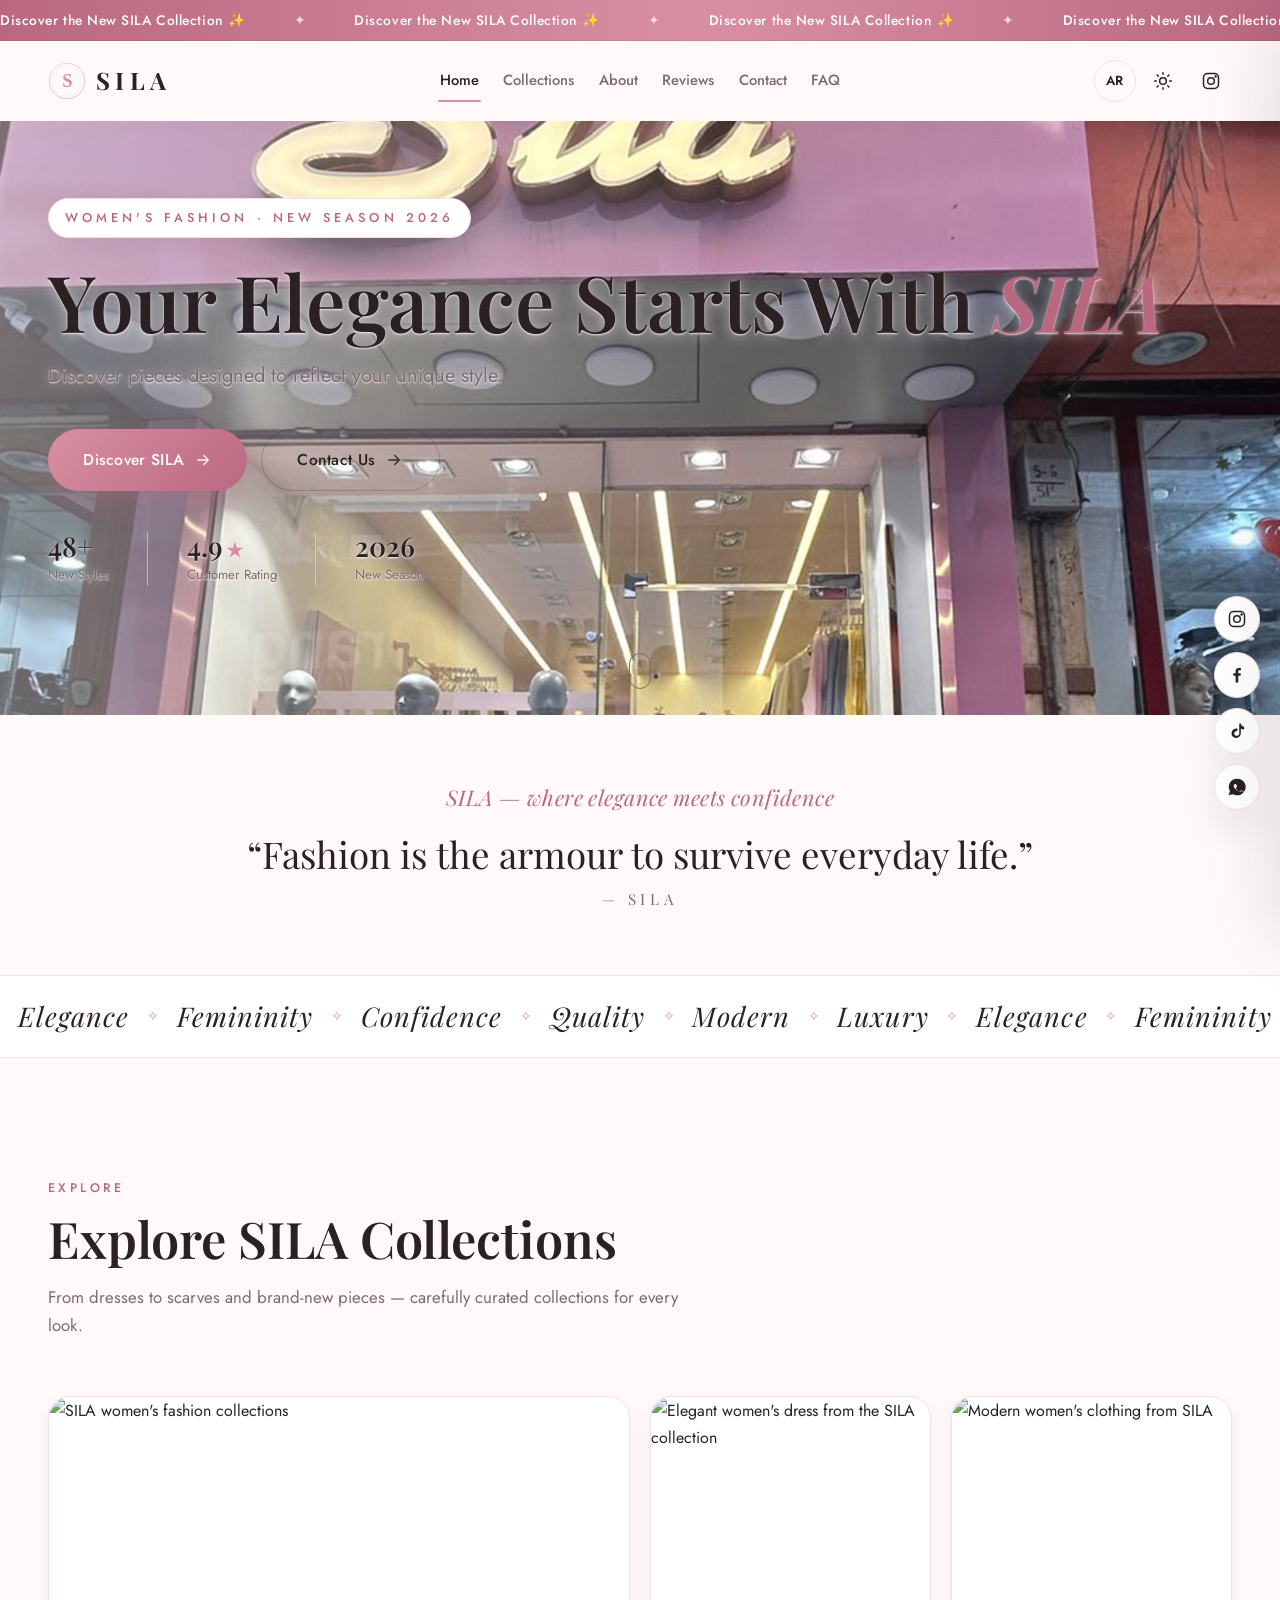
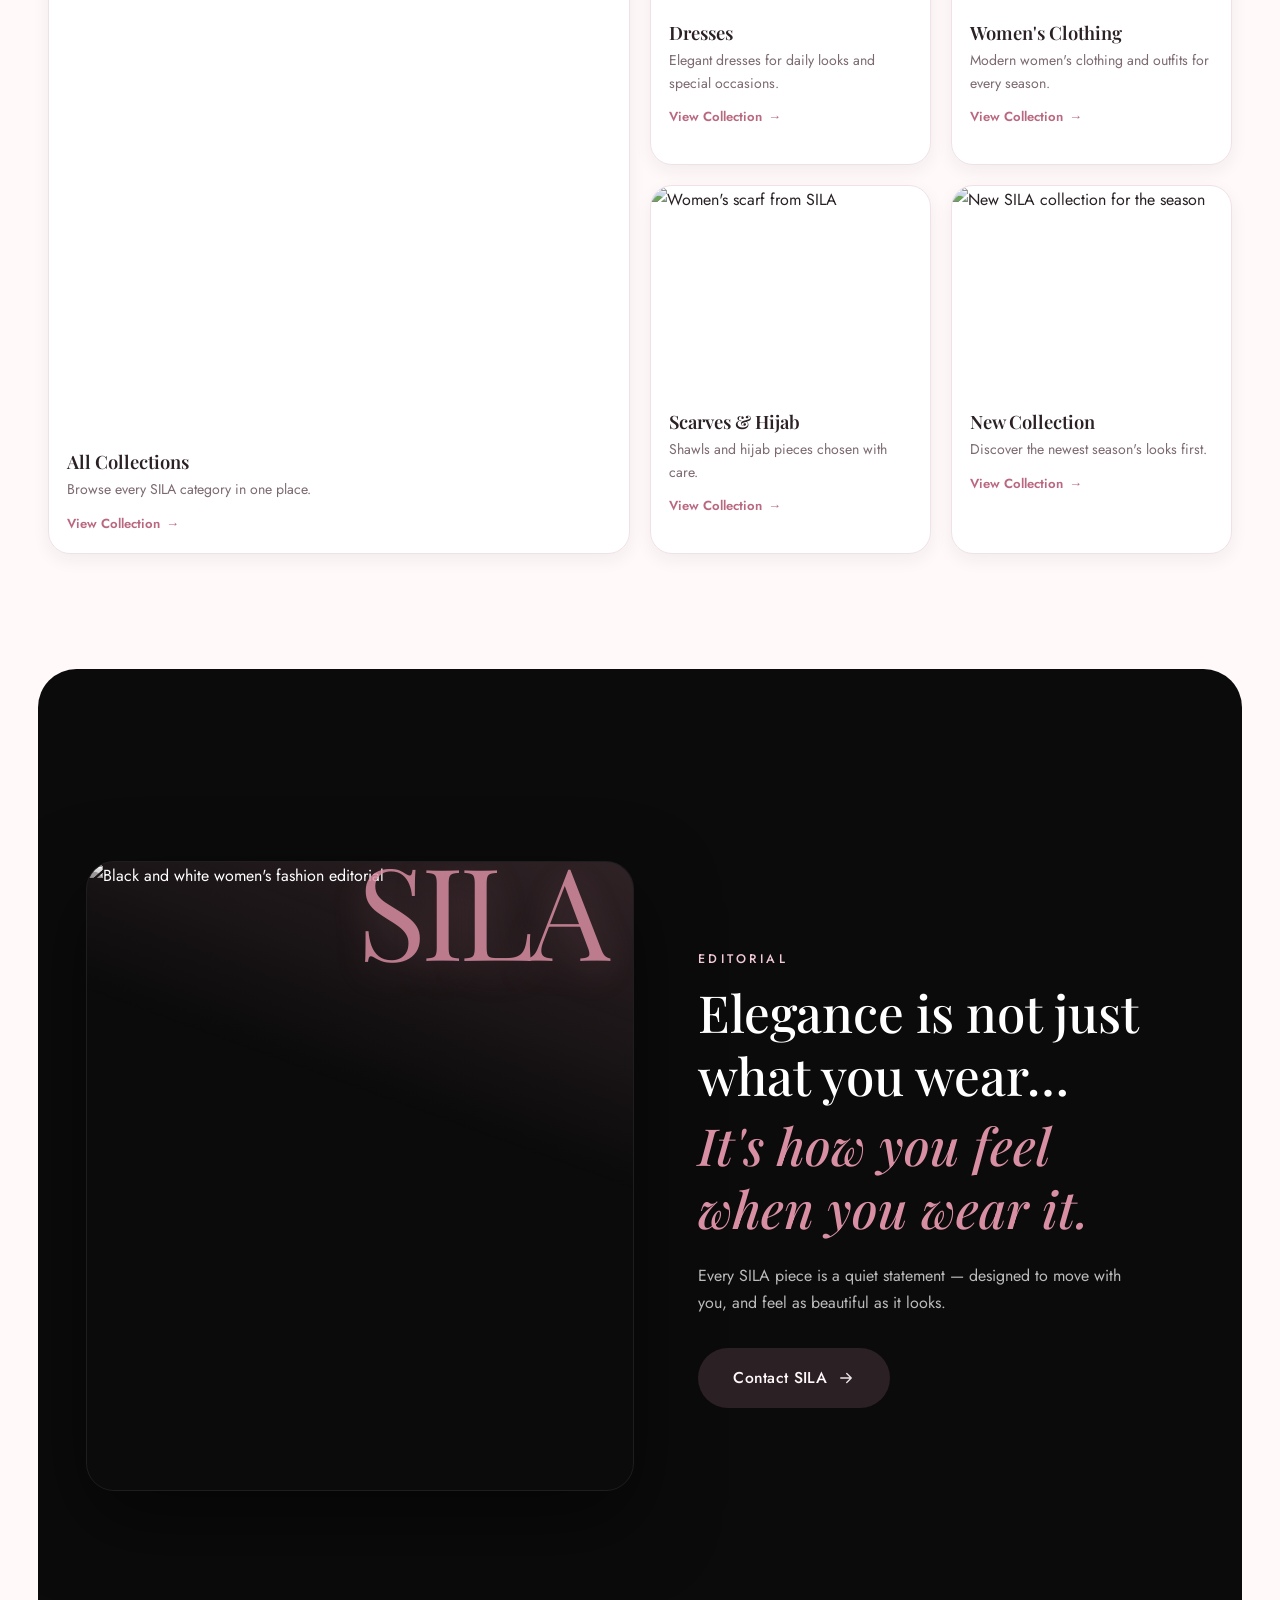
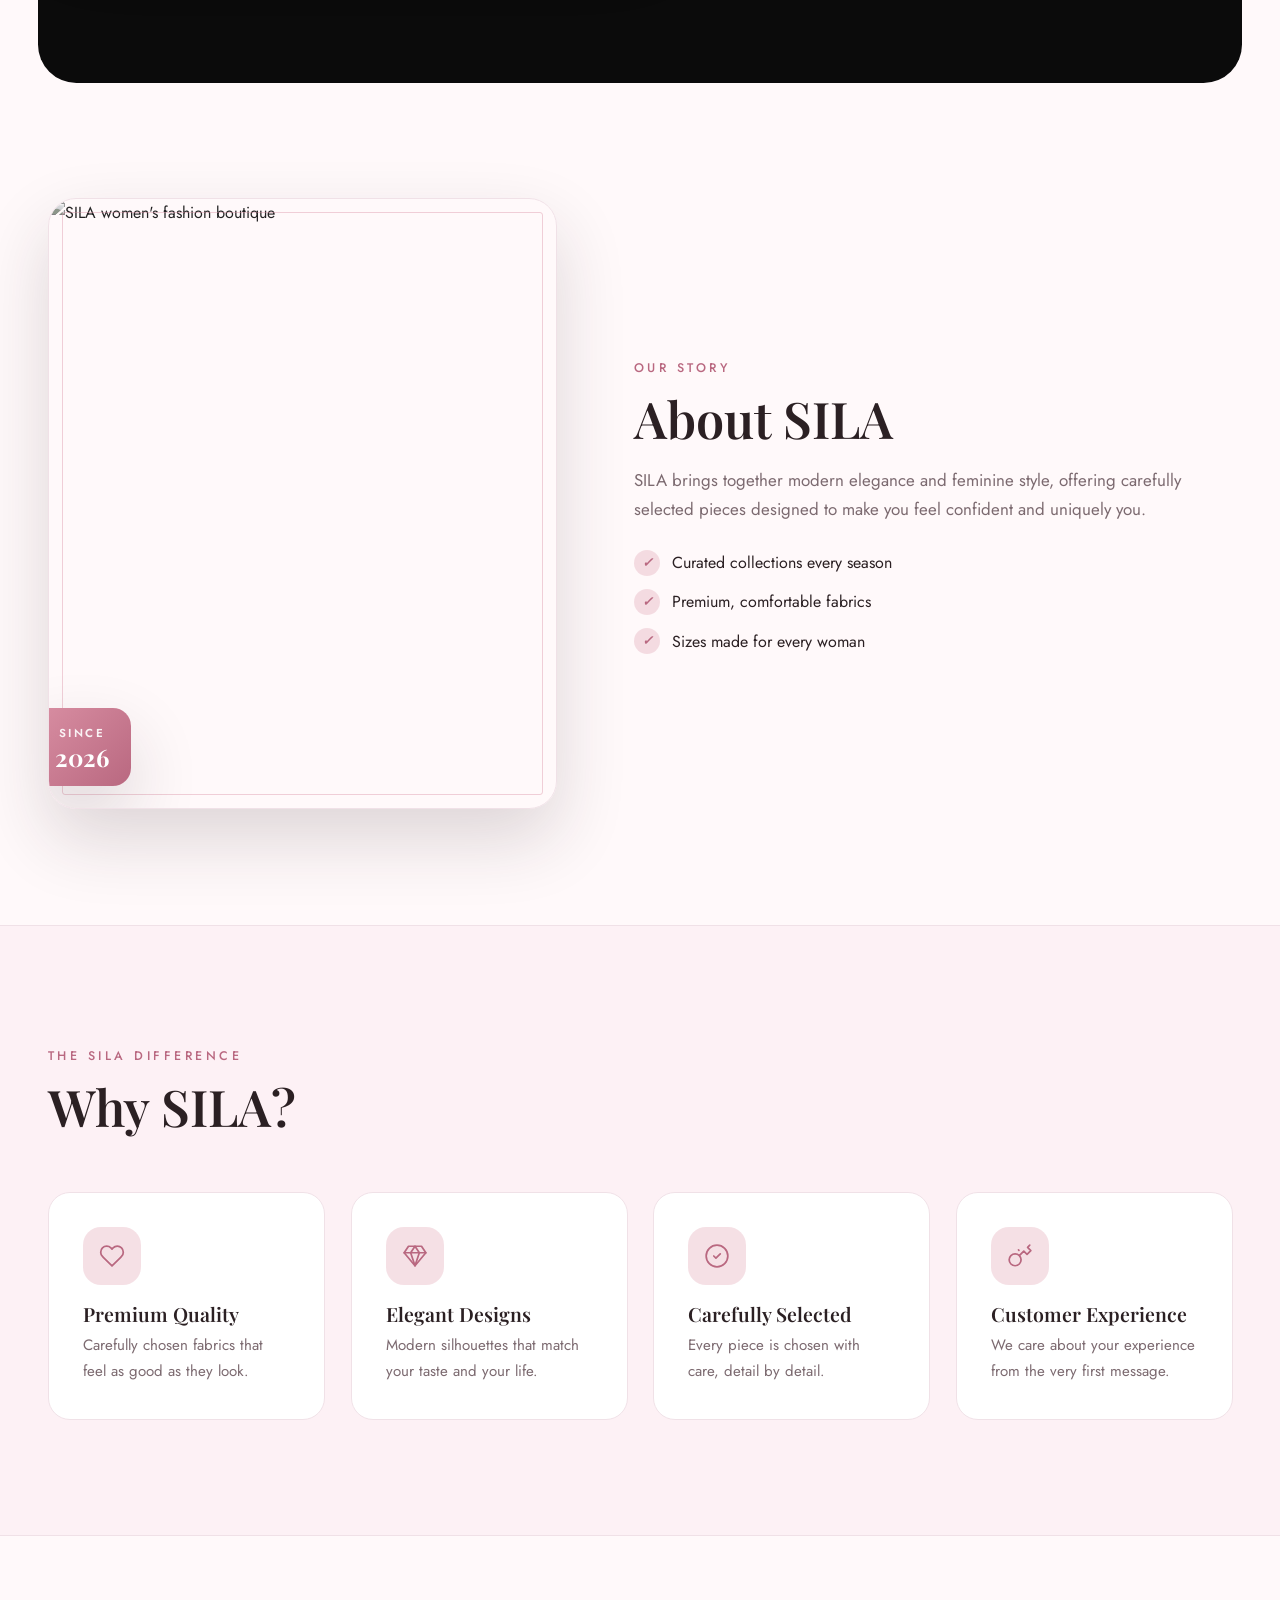
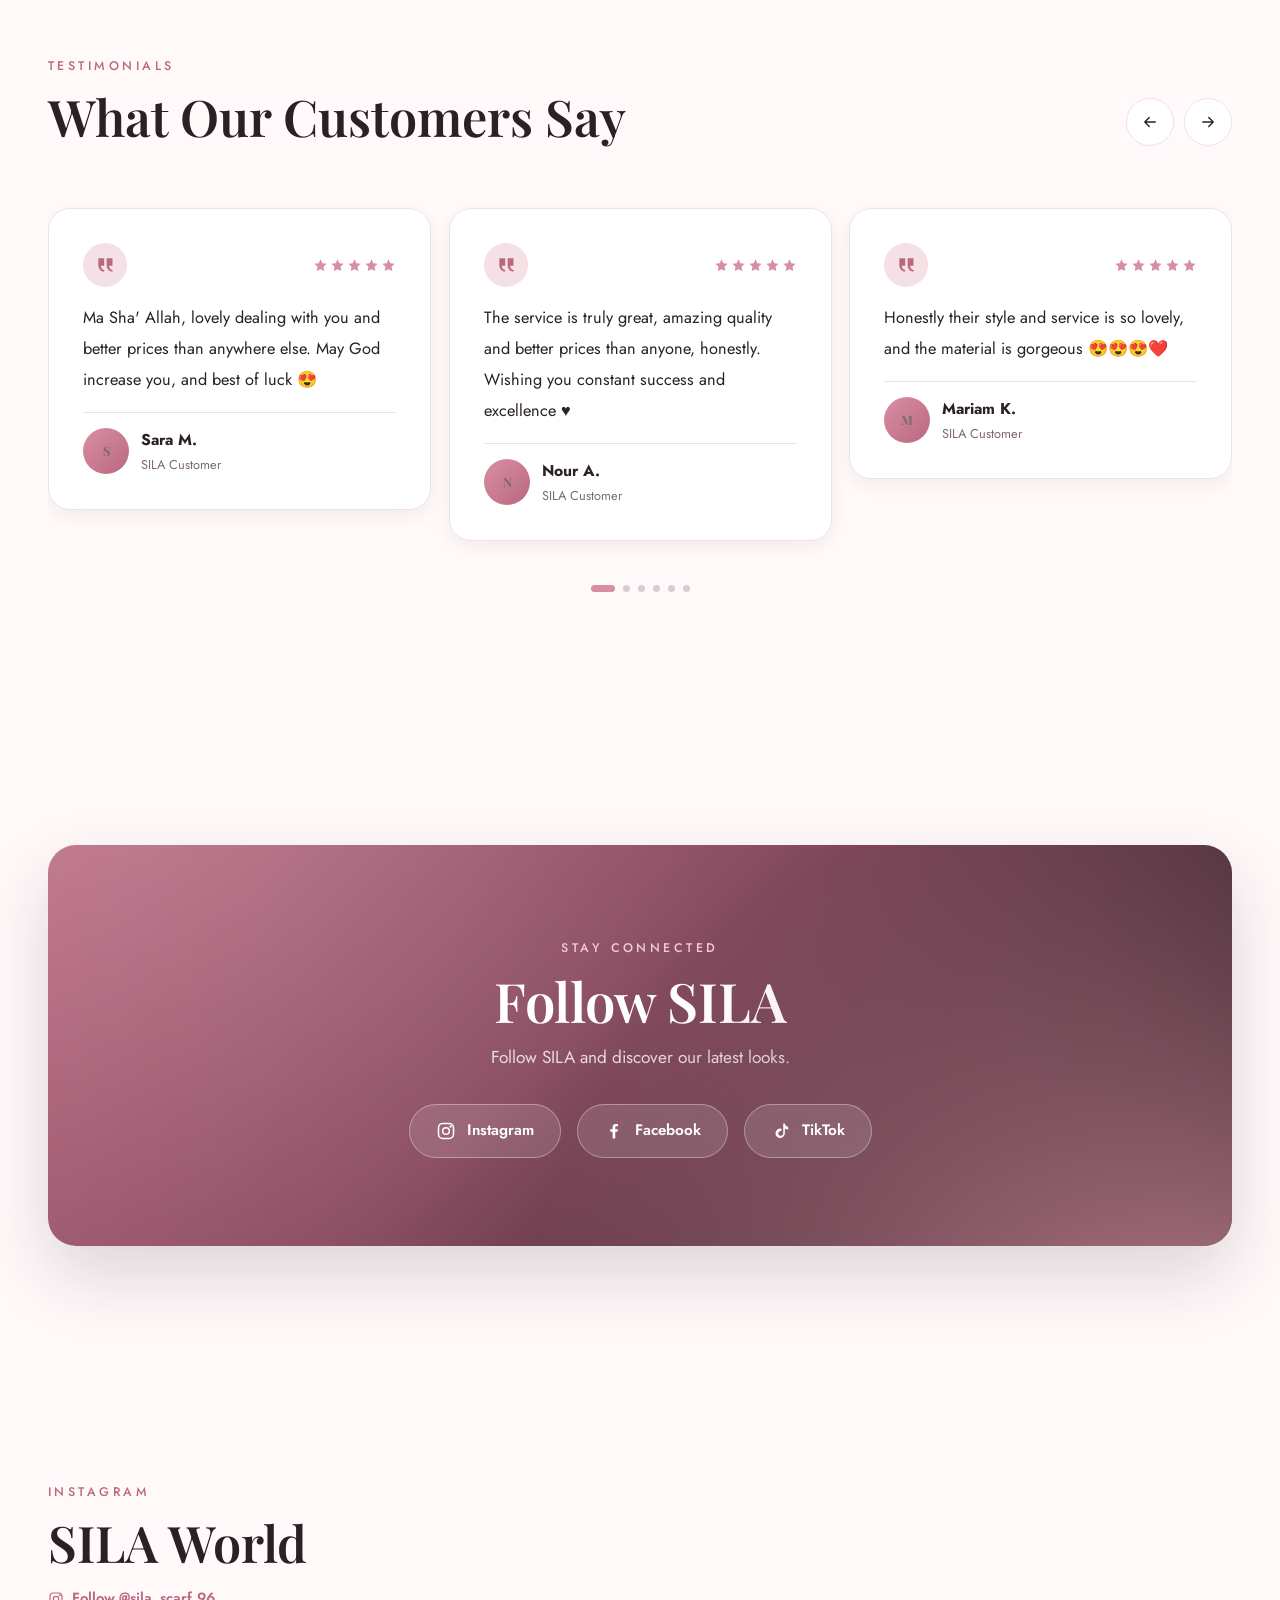
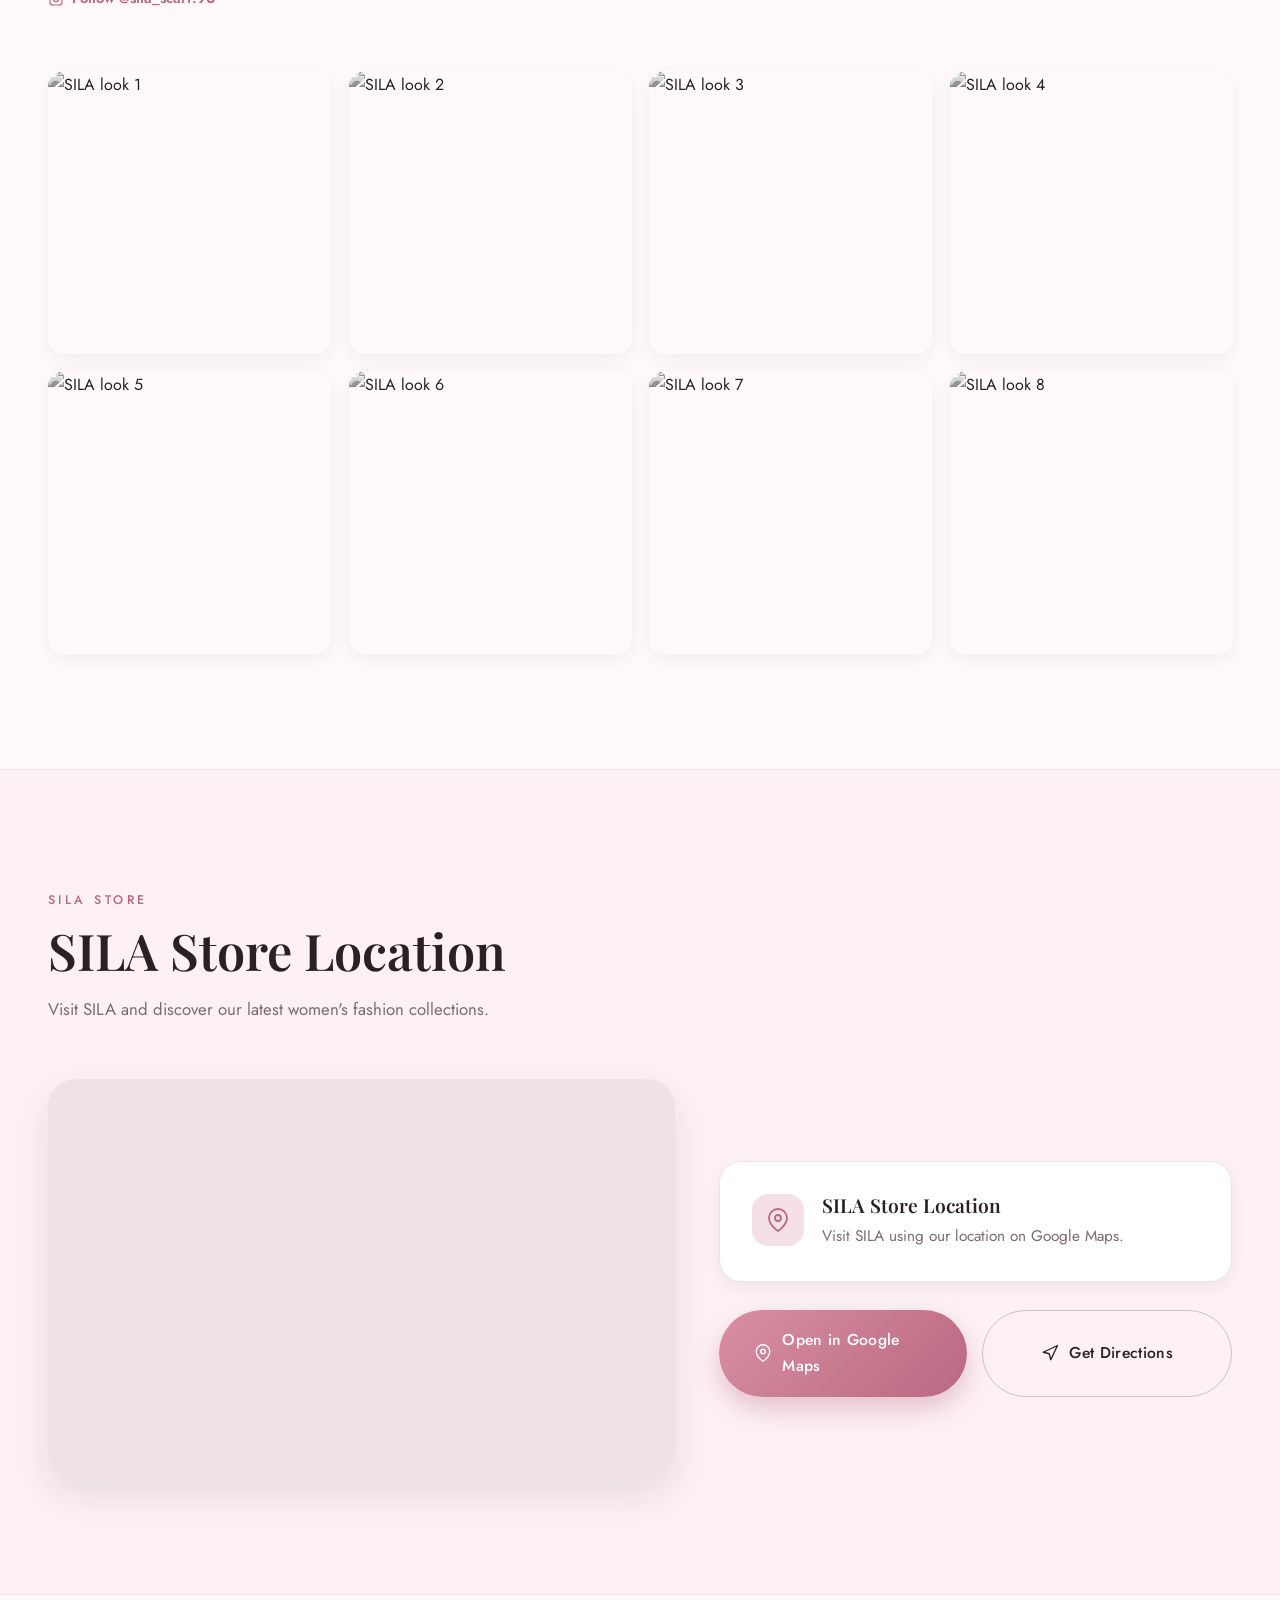
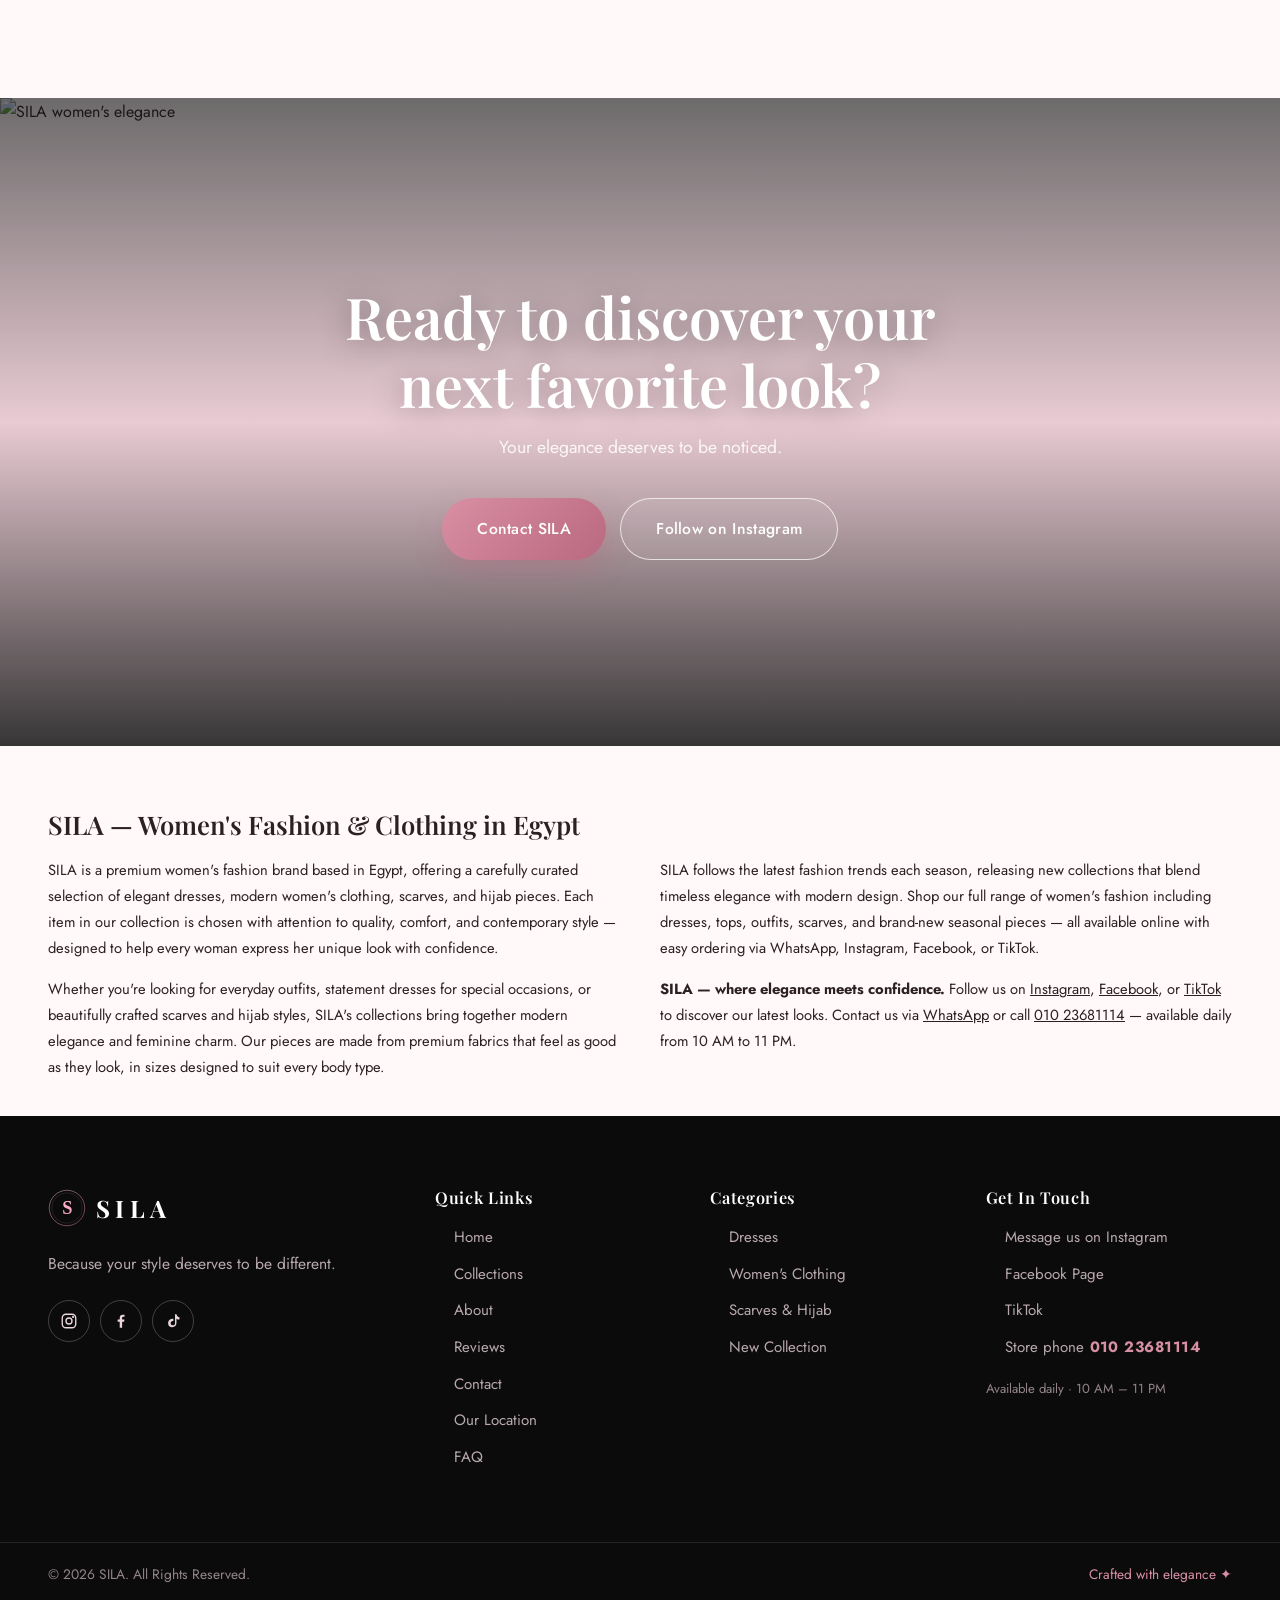
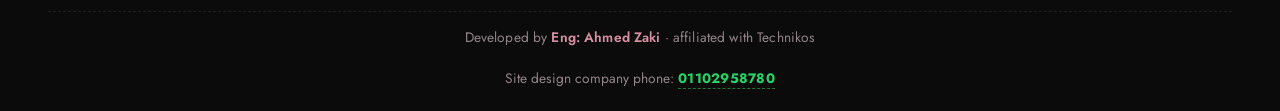
==== commit 89f8b1b5: "Add premium SILA store location section with Google Maps, bilingual support, and schema markup" ====
--- a/index.html
+++ b/index.html
@@ -68,6 +68,28 @@
     "logo": "https://sila-womens-fashion.vercel.app/assets/brand/sila-icon.svg",
     "image": "https://sila-womens-fashion.vercel.app/assets/brand/sila-og-image.png",
     "description": "SILA is a premium women's fashion store offering elegant, modern pieces.",
+    "sameAs": [
+      "https://www.facebook.com/share/1JP3XEn1RE/?mibextid=wwXIfr",
+      "https://www.instagram.com/sila_scarf.96",
+      "https://www.tiktok.com/@sill_womens_fashion"
+    ]
+  }
+  </script>
+
+  <!-- LocalBusiness structured data with GeoCoordinates -->
+  <script type="application/ld+json">
+  {
+    "@context": "https://schema.org",
+    "@type": "ClothingStore",
+    "name": "SILA",
+    "url": "https://sila-womens-fashion.vercel.app/",
+    "image": "https://sila-womens-fashion.vercel.app/assets/brand/sila-og-image.png",
+    "description": "SILA is a premium women's fashion store offering elegant, modern pieces.",
+    "geo": {
+      "@type": "GeoCoordinates",
+      "latitude": 26.157588958740234,
+      "longitude": 32.7188720703125
+    },
     "sameAs": [
       "https://www.facebook.com/share/1JP3XEn1RE/?mibextid=wwXIfr",
       "https://www.instagram.com/sila_scarf.96",
@@ -478,6 +500,56 @@
       </div>
     </section>
 
+    <!-- ============ STORE LOCATION ============ -->
+    <section class="section location" id="location" aria-labelledby="locationTitle">
+      <div class="container">
+        <div class="section-head" data-reveal>
+          <span class="kicker" data-i18n="location.kicker">SILA Store</span>
+          <h2 class="section-title" id="locationTitle" data-i18n="location.title">SILA Store Location</h2>
+          <p class="section-sub" data-i18n="location.desc">Visit SILA and discover our latest women's fashion collections.</p>
+        </div>
+
+        <div class="location-grid" data-reveal>
+          <div class="location-map-wrap">
+            <iframe
+              class="location-map"
+              src="https://www.google.com/maps?q=26.157588958740234,32.7188720703125&z=17&hl=en&output=embed"
+              width="100%"
+              height="100%"
+              style="border:0;"
+              allowfullscreen=""
+              loading="lazy"
+              referrerpolicy="no-referrer-when-downgrade"
+              title="SILA Store Location on Google Maps"
+            ></iframe>
+          </div>
+
+          <div class="location-info">
+            <div class="location-info-card">
+              <span class="location-icon" aria-hidden="true">
+                <svg width="24" height="24" viewBox="0 0 24 24" fill="none" stroke="currentColor" stroke-width="1.8" stroke-linecap="round" stroke-linejoin="round"><path d="M21 10c0 7-9 13-9 13s-9-6-9-13a9 9 0 0 1 18 0z"/><circle cx="12" cy="10" r="3"/></svg>
+              </span>
+              <div class="location-info-text">
+                <h3 data-i18n="location.infoTitle">SILA Store Location</h3>
+                <p data-i18n="location.infoDesc">Visit SILA using our location on Google Maps.</p>
+              </div>
+            </div>
+
+            <div class="location-actions">
+              <a class="btn btn-primary" href="https://www.google.com/maps?q=26.157588958740234,32.7188720703125&z=17&hl=en" target="_blank" rel="noopener noreferrer">
+                <svg width="18" height="18" viewBox="0 0 24 24" fill="none" stroke="currentColor" stroke-width="1.8" stroke-linecap="round" stroke-linejoin="round" aria-hidden="true"><path d="M21 10c0 7-9 13-9 13s-9-6-9-13a9 9 0 0 1 18 0z"/><circle cx="12" cy="10" r="3"/></svg>
+                <span data-i18n="location.openMaps">Open in Google Maps</span>
+              </a>
+              <a class="btn btn-ghost" href="https://www.google.com/maps/dir/?api=1&destination=26.157588958740234,32.7188720703125&destination_place_id=&hl=en" target="_blank" rel="noopener noreferrer">
+                <svg width="18" height="18" viewBox="0 0 24 24" fill="none" stroke="currentColor" stroke-width="1.8" stroke-linecap="round" stroke-linejoin="round" aria-hidden="true"><polygon points="3 11 22 2 13 21 11 13 3 11"/></svg>
+                <span data-i18n="location.directions">Get Directions</span>
+              </a>
+            </div>
+          </div>
+        </div>
+      </div>
+    </section>
+
     <!-- ============ CTA ============ -->
     <section class="cta" id="contact">
         <div class="cta-bg" aria-hidden="true"><img id="ctaImg" src="https://images.unsplash.com/photo-1483985988355-763728e1935b?auto=format&fit=crop&w=1600&q=80" alt="" loading="lazy" /></div>
@@ -539,6 +611,7 @@
         <a href="#about" data-i18n="nav.about">About</a>
         <a href="#reviews" data-i18n="nav.reviews">Reviews</a>
         <a href="contact/" data-i18n="nav.contact">Contact</a>
+        <a href="#location" data-i18n="footer.location">Our Location</a>
         <a href="faq/" data-i18n="nav.faq">FAQ</a>
       </nav>
 
--- a/style.css
+++ b/style.css
@@ -760,6 +760,116 @@
   transition: color 0.3s, gap 0.3s;
 }
 .follow-link:hover { color: var(--accent); gap: 12px; }
+
+/* ============================================================
+   STORE LOCATION
+   ============================================================ */
+.location { background: var(--surface-2); border-block: 1px solid var(--border); }
+.location .section-head { max-width: 640px; }
+
+.location-grid {
+  display: grid;
+  grid-template-columns: 1.1fr 0.9fr;
+  gap: clamp(20px, 3.5vw, 48px);
+  align-items: stretch;
+}
+
+.location-map-wrap {
+  position: relative;
+  border-radius: var(--radius-xl);
+  overflow: hidden;
+  box-shadow: var(--shadow-md);
+  border: 1px solid var(--border);
+  min-height: 400px;
+  background: var(--border);
+}
+.location-map {
+  position: absolute;
+  inset: 0;
+  width: 100%;
+  height: 100%;
+  border: 0;
+}
+
+.location-info {
+  display: flex;
+  flex-direction: column;
+  gap: clamp(16px, 2.5vw, 28px);
+  justify-content: center;
+}
+
+.location-info-card {
+  display: flex;
+  align-items: flex-start;
+  gap: 18px;
+  padding: clamp(22px, 3vw, 32px);
+  background: var(--surface);
+  border: 1px solid var(--border);
+  border-radius: var(--radius-lg);
+  box-shadow: var(--shadow-sm);
+}
+
+.location-icon {
+  flex-shrink: 0;
+  width: 52px;
+  height: 52px;
+  border-radius: 16px;
+  display: grid;
+  place-items: center;
+  background: var(--accent-glow);
+  color: var(--accent-strong);
+  transition: background-color 0.4s, color 0.4s;
+}
+
+.location-info-card:hover .location-icon {
+  background: linear-gradient(135deg, var(--pink), var(--pink-dark));
+  color: #fff;
+}
+
+.location-info-text h3 {
+  font-family: var(--font-display);
+  font-size: 1.2rem;
+  font-weight: 600;
+  color: var(--text);
+  margin-block-end: 6px;
+}
+
+.location-info-text p {
+  font-size: 0.96rem;
+  color: var(--text-2);
+  line-height: 1.7;
+}
+
+.location-actions {
+  display: flex;
+  flex-wrap: wrap;
+  gap: 14px;
+}
+
+.location-actions .btn {
+  flex: 1;
+  min-width: 200px;
+}
+
+@media (max-width: 900px) {
+  .location-grid {
+    grid-template-columns: 1fr;
+  }
+  .location-map-wrap {
+    min-height: 300px;
+  }
+}
+
+@media (max-width: 560px) {
+  .location-map-wrap {
+    min-height: 260px;
+    border-radius: var(--radius-lg);
+  }
+  .location-actions .btn {
+    width: 100%;
+    min-width: auto;
+  }
+}
 
 /* ============================================================
    CTA
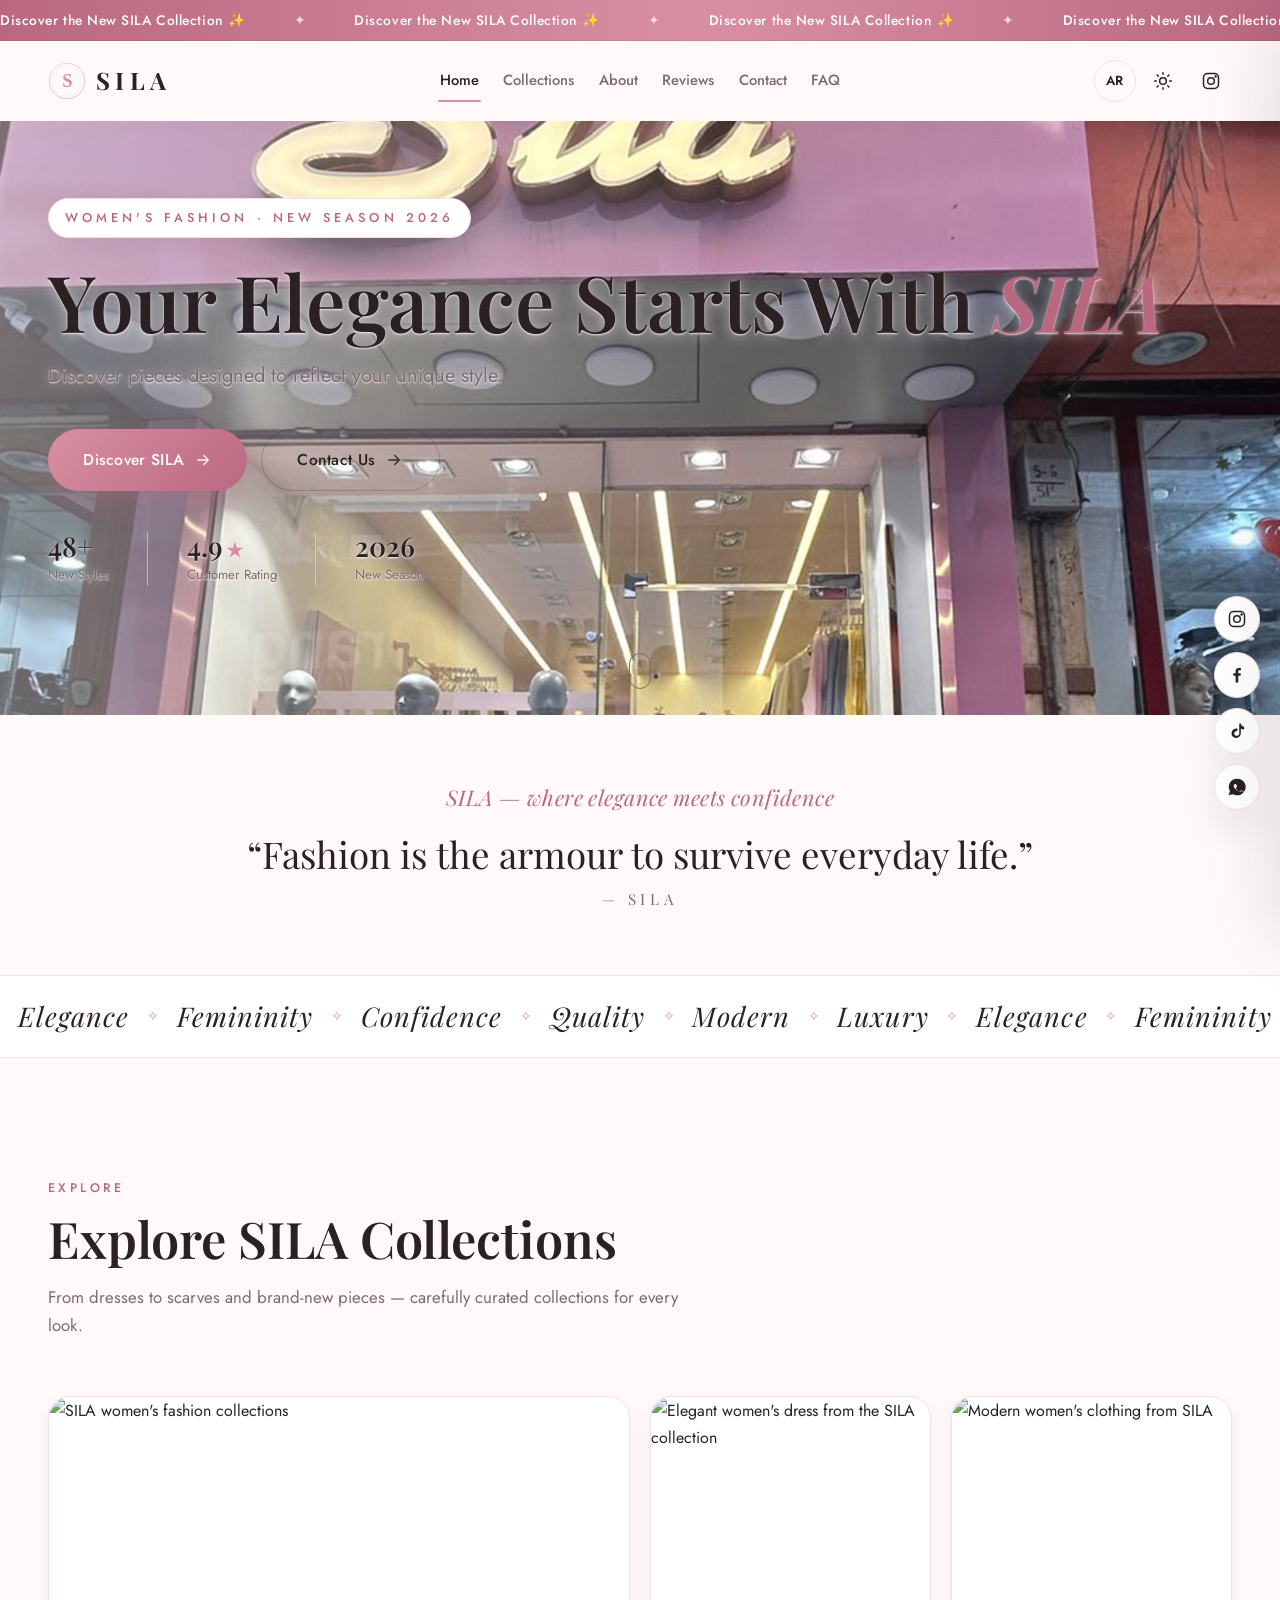
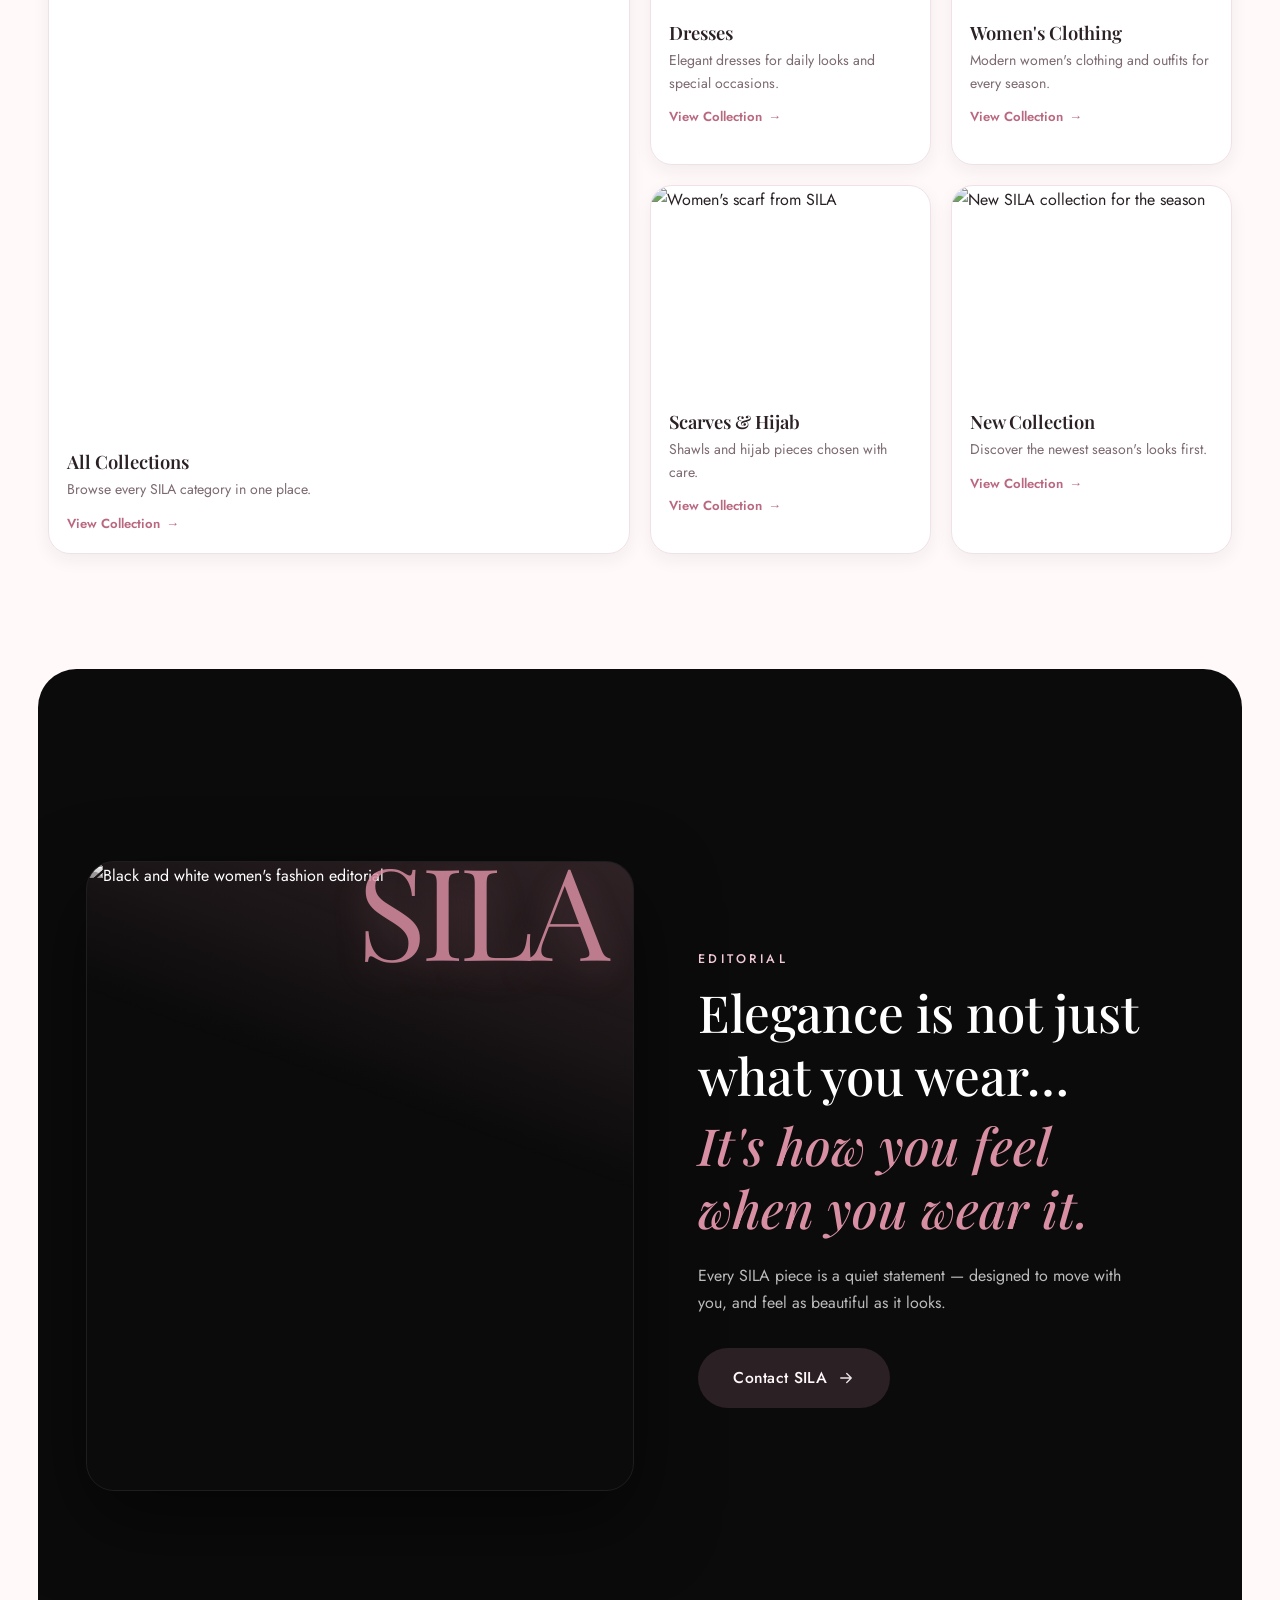
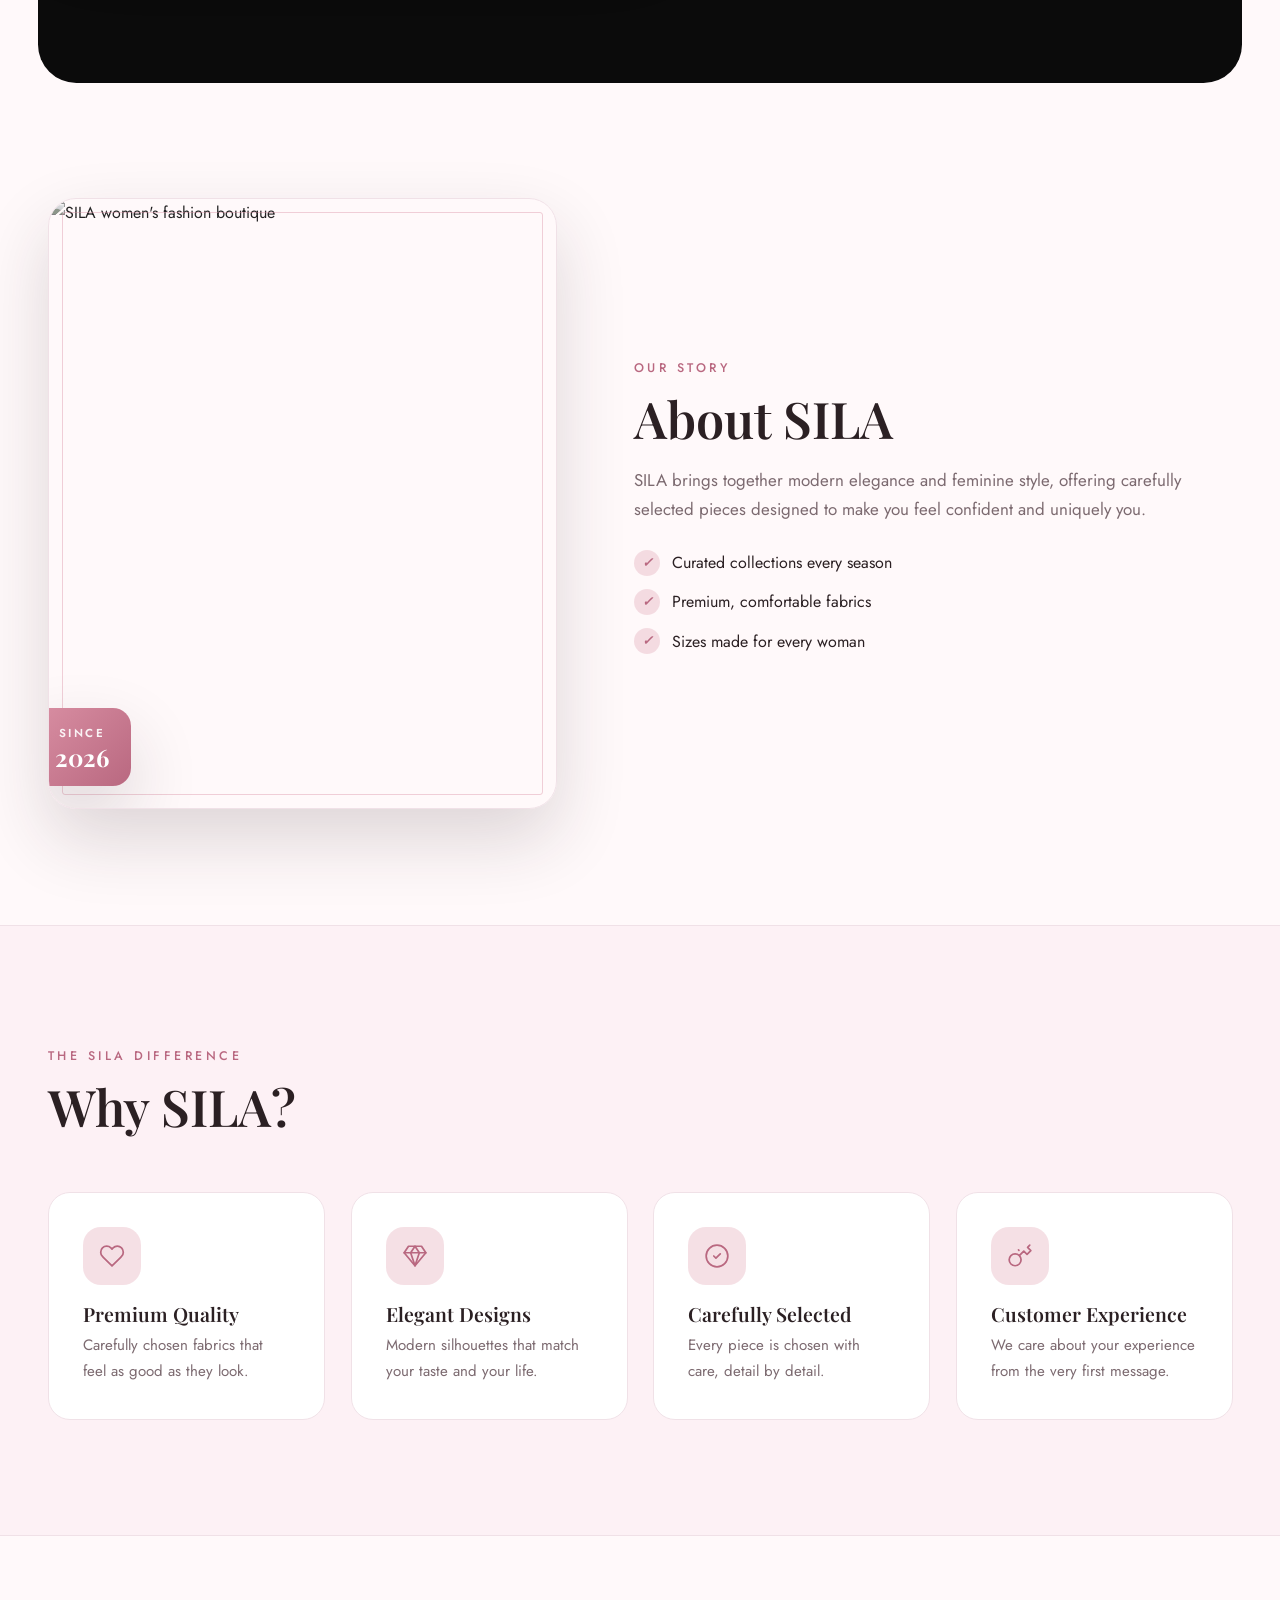
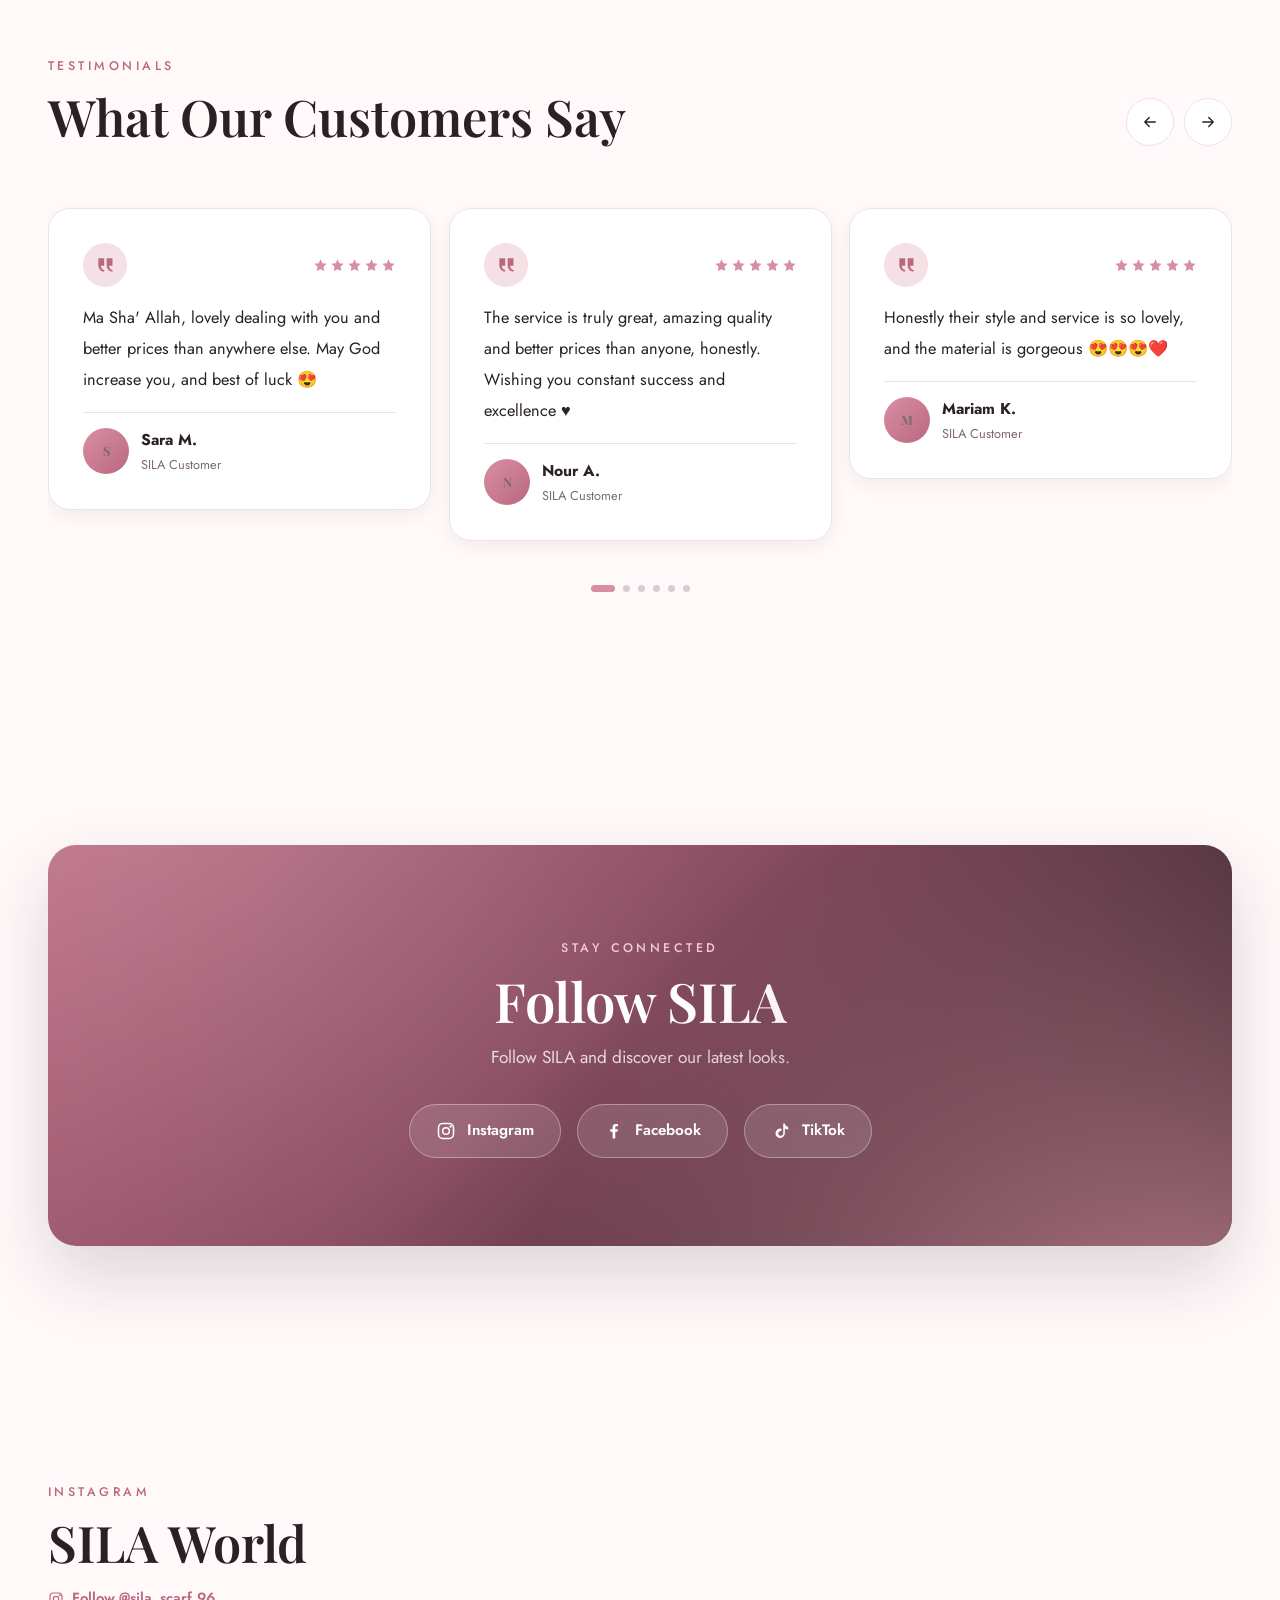
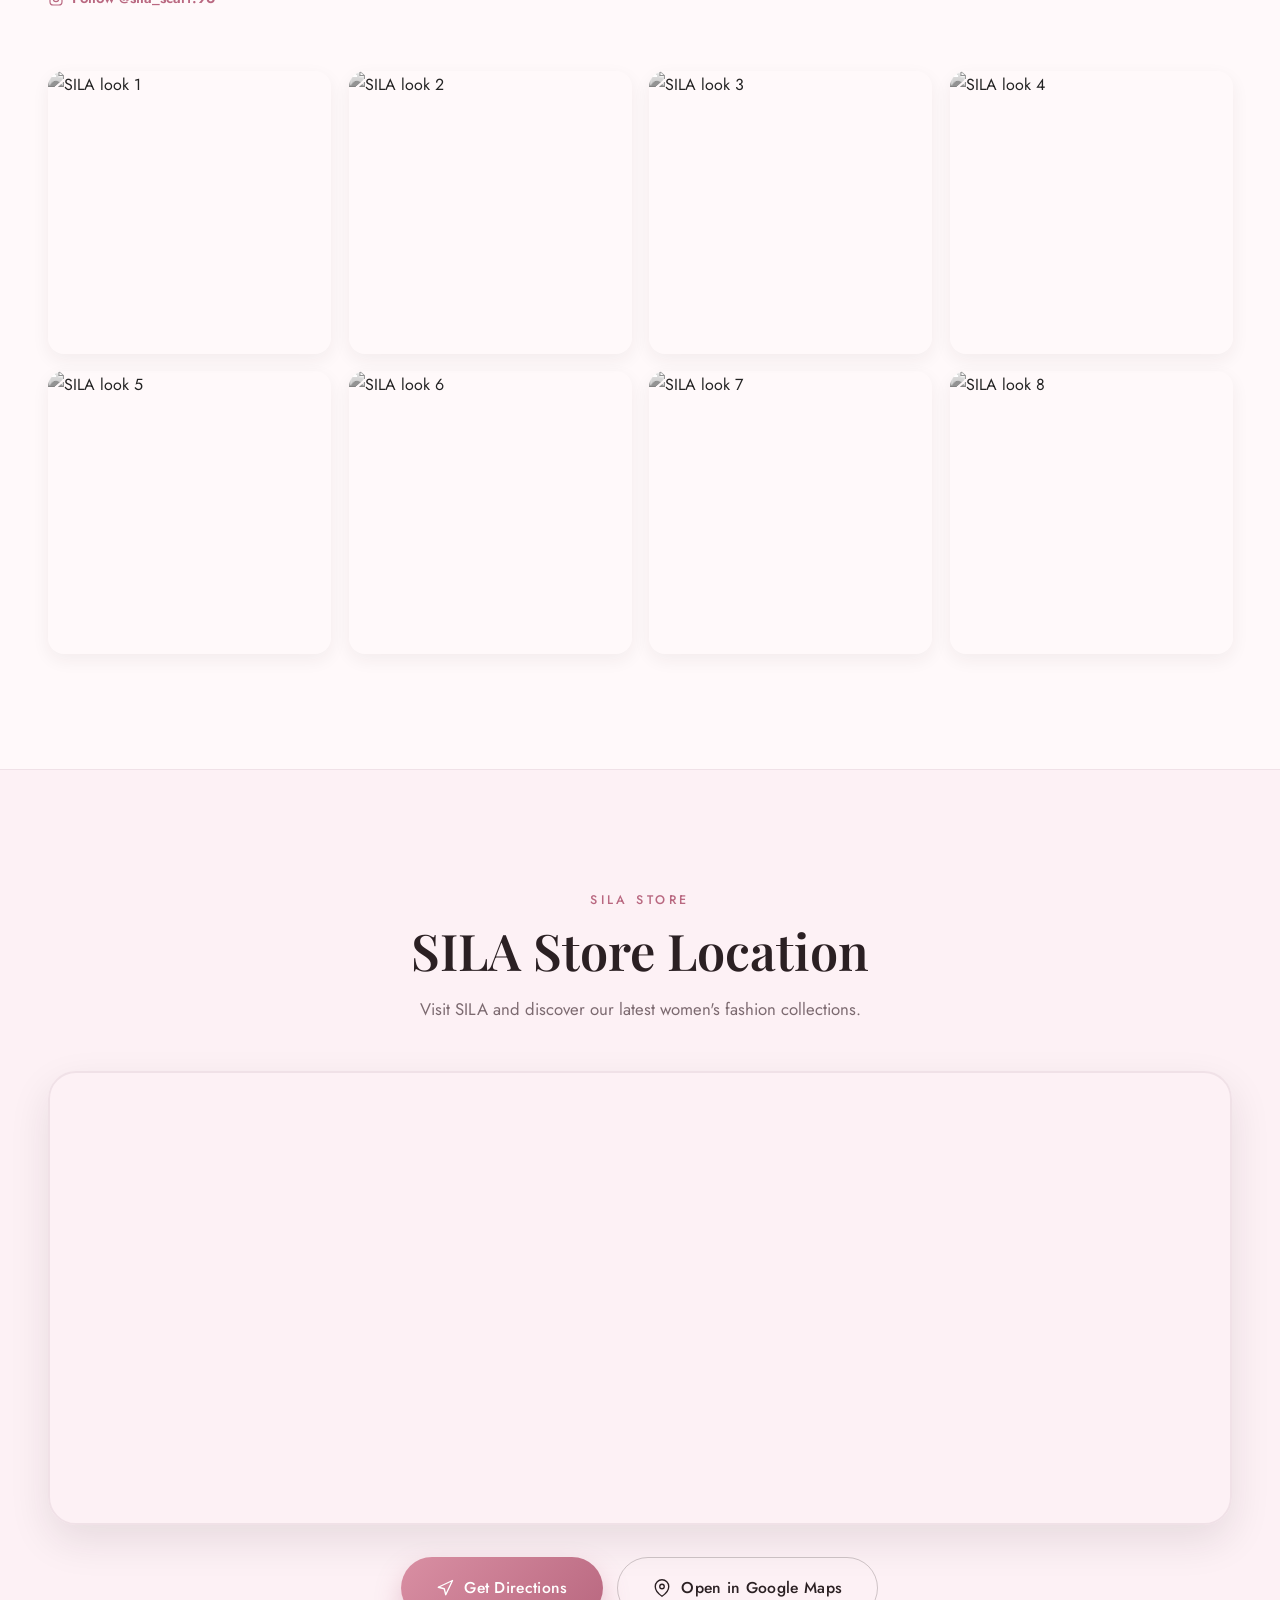
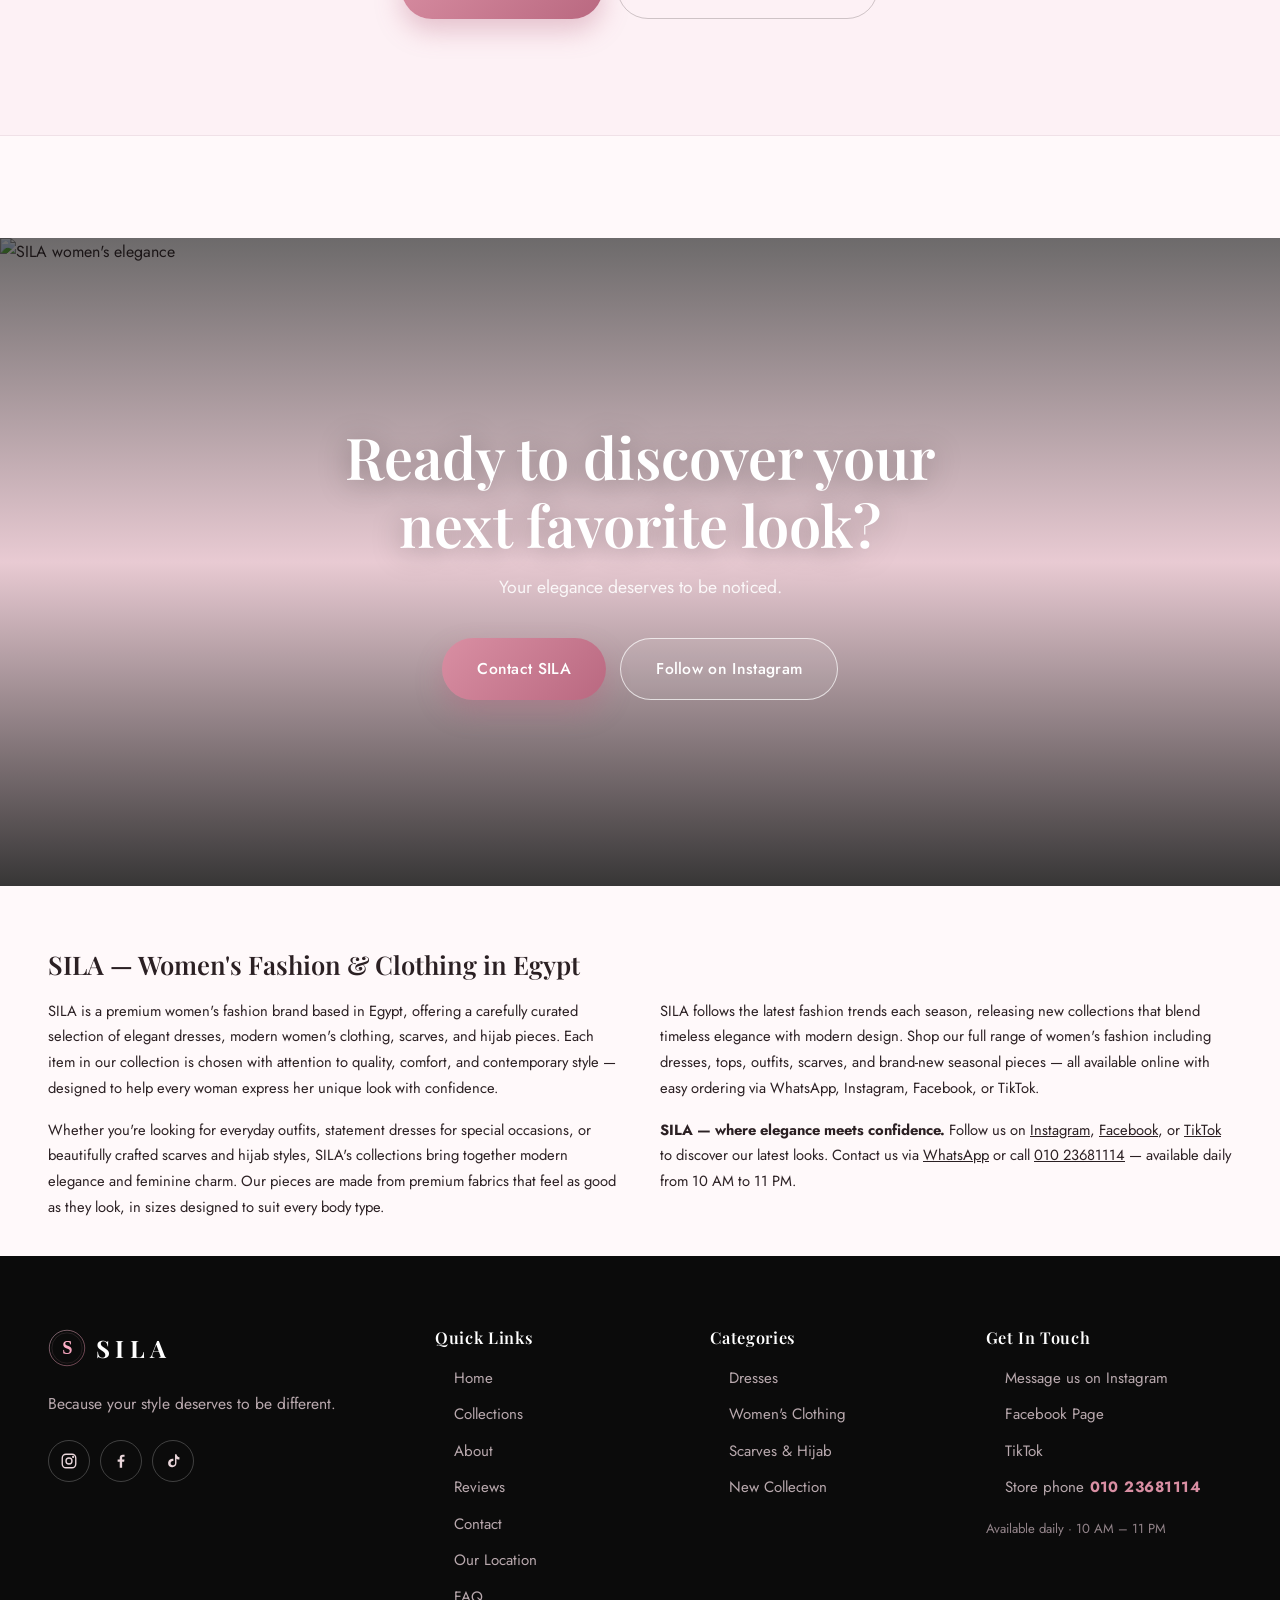
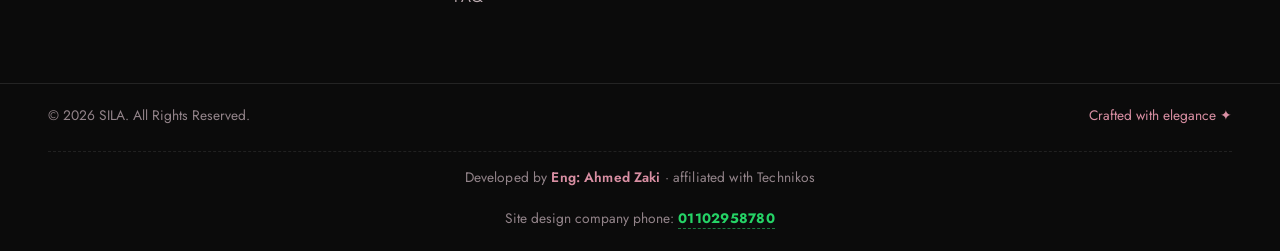
==== commit 60405c01: "Simplify location section: clickable map card that opens Google Maps on click" ====
--- a/index.html
+++ b/index.html
@@ -509,43 +509,38 @@
           <p class="section-sub" data-i18n="location.desc">Visit SILA and discover our latest women's fashion collections.</p>
         </div>
 
-        <div class="location-grid" data-reveal>
-          <div class="location-map-wrap">
+        <a class="location-map-link" href="https://www.google.com/maps/dir/?api=1&destination=26.157588958740234,32.7188720703125&hl=en" target="_blank" rel="noopener noreferrer" aria-label="Open SILA store location in Google Maps for directions" data-reveal>
+          <div class="location-map-container">
             <iframe
-              class="location-map"
+              class="location-iframe"
               src="https://www.google.com/maps?q=26.157588958740234,32.7188720703125&z=17&hl=en&output=embed"
               width="100%"
-              height="100%"
-              style="border:0;"
+              height="450"
+              style="border:0; pointer-events:none;"
               allowfullscreen=""
               loading="lazy"
               referrerpolicy="no-referrer-when-downgrade"
               title="SILA Store Location on Google Maps"
+              tabindex="-1"
             ></iframe>
-          </div>
-
-          <div class="location-info">
-            <div class="location-info-card">
-              <span class="location-icon" aria-hidden="true">
-                <svg width="24" height="24" viewBox="0 0 24 24" fill="none" stroke="currentColor" stroke-width="1.8" stroke-linecap="round" stroke-linejoin="round"><path d="M21 10c0 7-9 13-9 13s-9-6-9-13a9 9 0 0 1 18 0z"/><circle cx="12" cy="10" r="3"/></svg>
+            <div class="location-overlay">
+              <span class="location-overlay-icon" aria-hidden="true">
+                <svg width="28" height="28" viewBox="0 0 24 24" fill="none" stroke="currentColor" stroke-width="1.8" stroke-linecap="round" stroke-linejoin="round"><path d="M21 10c0 7-9 13-9 13s-9-6-9-13a9 9 0 0 1 18 0z"/><circle cx="12" cy="10" r="3"/></svg>
               </span>
-              <div class="location-info-text">
-                <h3 data-i18n="location.infoTitle">SILA Store Location</h3>
-                <p data-i18n="location.infoDesc">Visit SILA using our location on Google Maps.</p>
-              </div>
-            </div>
-
-            <div class="location-actions">
-              <a class="btn btn-primary" href="https://www.google.com/maps?q=26.157588958740234,32.7188720703125&z=17&hl=en" target="_blank" rel="noopener noreferrer">
-                <svg width="18" height="18" viewBox="0 0 24 24" fill="none" stroke="currentColor" stroke-width="1.8" stroke-linecap="round" stroke-linejoin="round" aria-hidden="true"><path d="M21 10c0 7-9 13-9 13s-9-6-9-13a9 9 0 0 1 18 0z"/><circle cx="12" cy="10" r="3"/></svg>
-                <span data-i18n="location.openMaps">Open in Google Maps</span>
-              </a>
-              <a class="btn btn-ghost" href="https://www.google.com/maps/dir/?api=1&destination=26.157588958740234,32.7188720703125&destination_place_id=&hl=en" target="_blank" rel="noopener noreferrer">
-                <svg width="18" height="18" viewBox="0 0 24 24" fill="none" stroke="currentColor" stroke-width="1.8" stroke-linecap="round" stroke-linejoin="round" aria-hidden="true"><polygon points="3 11 22 2 13 21 11 13 3 11"/></svg>
-                <span data-i18n="location.directions">Get Directions</span>
-              </a>
+              <span class="location-overlay-text" data-i18n="location.openMaps">Open in Google Maps</span>
             </div>
           </div>
+        </a>
+
+        <div class="location-actions" data-reveal>
+          <a class="btn btn-primary" href="https://www.google.com/maps/dir/?api=1&destination=26.157588958740234,32.7188720703125&hl=en" target="_blank" rel="noopener noreferrer">
+            <svg width="18" height="18" viewBox="0 0 24 24" fill="none" stroke="currentColor" stroke-width="1.8" stroke-linecap="round" stroke-linejoin="round" aria-hidden="true"><polygon points="3 11 22 2 13 21 11 13 3 11"/></svg>
+            <span data-i18n="location.directions">Get Directions</span>
+          </a>
+          <a class="btn btn-ghost" href="https://www.google.com/maps?q=26.157588958740234,32.7188720703125&z=17&hl=en" target="_blank" rel="noopener noreferrer">
+            <svg width="18" height="18" viewBox="0 0 24 24" fill="none" stroke="currentColor" stroke-width="1.8" stroke-linecap="round" stroke-linejoin="round" aria-hidden="true"><path d="M21 10c0 7-9 13-9 13s-9-6-9-13a9 9 0 0 1 18 0z"/><circle cx="12" cy="10" r="3"/></svg>
+            <span data-i18n="location.openMaps">Open in Google Maps</span>
+          </a>
         </div>
       </div>
     </section>
--- a/style.css
+++ b/style.css
@@ -765,110 +765,89 @@
    STORE LOCATION
    ============================================================ */
 .location { background: var(--surface-2); border-block: 1px solid var(--border); }
-.location .section-head { max-width: 640px; }
-
-.location-grid {
-  display: grid;
-  grid-template-columns: 1.1fr 0.9fr;
-  gap: clamp(20px, 3.5vw, 48px);
-  align-items: stretch;
-}
-
-.location-map-wrap {
-  position: relative;
+.location .section-head { max-width: 640px; text-align: center; margin-inline: auto; margin-block-end: clamp(2rem, 4vw, 3rem); }
+
+.location-map-link {
+  display: block;
   border-radius: var(--radius-xl);
   overflow: hidden;
   box-shadow: var(--shadow-md);
-  border: 1px solid var(--border);
-  min-height: 400px;
-  background: var(--border);
-}
-.location-map {
+  border: 2px solid var(--border);
+  transition: transform 0.5s var(--ease-out), box-shadow 0.5s, border-color 0.4s;
+  position: relative;
+}
+.location-map-link:hover {
+  transform: translateY(-4px);
+  box-shadow: var(--shadow-lg);
+  border-color: var(--accent);
+}
+
+.location-map-container {
+  position: relative;
+  line-height: 0;
+}
+
+.location-iframe {
+  display: block;
+  width: 100%;
+  height: 450px;
+  border: 0;
+  pointer-events: none;
+}
+
+.location-overlay {
   position: absolute;
   inset: 0;
-  width: 100%;
-  height: 100%;
-  border: 0;
-}
-
-.location-info {
   display: flex;
   flex-direction: column;
-  gap: clamp(16px, 2.5vw, 28px);
+  align-items: center;
   justify-content: center;
-}
-
-.location-info-card {
-  display: flex;
-  align-items: flex-start;
-  gap: 18px;
-  padding: clamp(22px, 3vw, 32px);
-  background: var(--surface);
-  border: 1px solid var(--border);
-  border-radius: var(--radius-lg);
-  box-shadow: var(--shadow-sm);
-}
-
-.location-icon {
-  flex-shrink: 0;
-  width: 52px;
-  height: 52px;
-  border-radius: 16px;
+  gap: 12px;
+  background: rgba(11, 11, 11, 0.45);
+  opacity: 0;
+  transition: opacity 0.4s ease;
+}
+.location-map-link:hover .location-overlay { opacity: 1; }
+
+.location-overlay-icon {
+  width: 64px;
+  height: 64px;
+  border-radius: 50%;
   display: grid;
   place-items: center;
-  background: var(--accent-glow);
-  color: var(--accent-strong);
-  transition: background-color 0.4s, color 0.4s;
-}
-
-.location-info-card:hover .location-icon {
-  background: linear-gradient(135deg, var(--pink), var(--pink-dark));
+  background: var(--pink);
   color: #fff;
-}
-
-.location-info-text h3 {
-  font-family: var(--font-display);
-  font-size: 1.2rem;
+  box-shadow: 0 12px 30px rgba(185, 104, 128, 0.5);
+  transform: scale(0.85);
+  transition: transform 0.4s var(--ease-out);
+}
+.location-map-link:hover .location-overlay-icon { transform: scale(1); }
+
+.location-overlay-text {
+  font-size: 1.05rem;
   font-weight: 600;
-  color: var(--text);
-  margin-block-end: 6px;
-}
-
-.location-info-text p {
-  font-size: 0.96rem;
-  color: var(--text-2);
-  line-height: 1.7;
+  color: #fff;
+  text-shadow: 0 2px 8px rgba(0, 0, 0, 0.4);
+  letter-spacing: 0.02em;
 }
 
 .location-actions {
   display: flex;
   flex-wrap: wrap;
+  justify-content: center;
   gap: 14px;
-}
-
-.location-actions .btn {
-  flex: 1;
-  min-width: 200px;
-}
-
-@media (max-width: 900px) {
-  .location-grid {
-    grid-template-columns: 1fr;
-  }
-  .location-map-wrap {
-    min-height: 300px;
-  }
-}
-
+  margin-block-start: clamp(1.4rem, 3vw, 2rem);
+}
+.location-actions .btn { min-width: 200px; }
+
+@media (max-width: 768px) {
+  .location-iframe { height: 320px; }
+}
 @media (max-width: 560px) {
-  .location-map-wrap {
-    min-height: 260px;
-    border-radius: var(--radius-lg);
-  }
-  .location-actions .btn {
-    width: 100%;
-    min-width: auto;
-  }
+  .location-iframe { height: 260px; }
+  .location-actions { flex-direction: column; }
+  .location-actions .btn { width: 100%; min-width: auto; }
+  .location-overlay { opacity: 1; background: rgba(11, 11, 11, 0.3); }
 }
 
 /* ============================================================
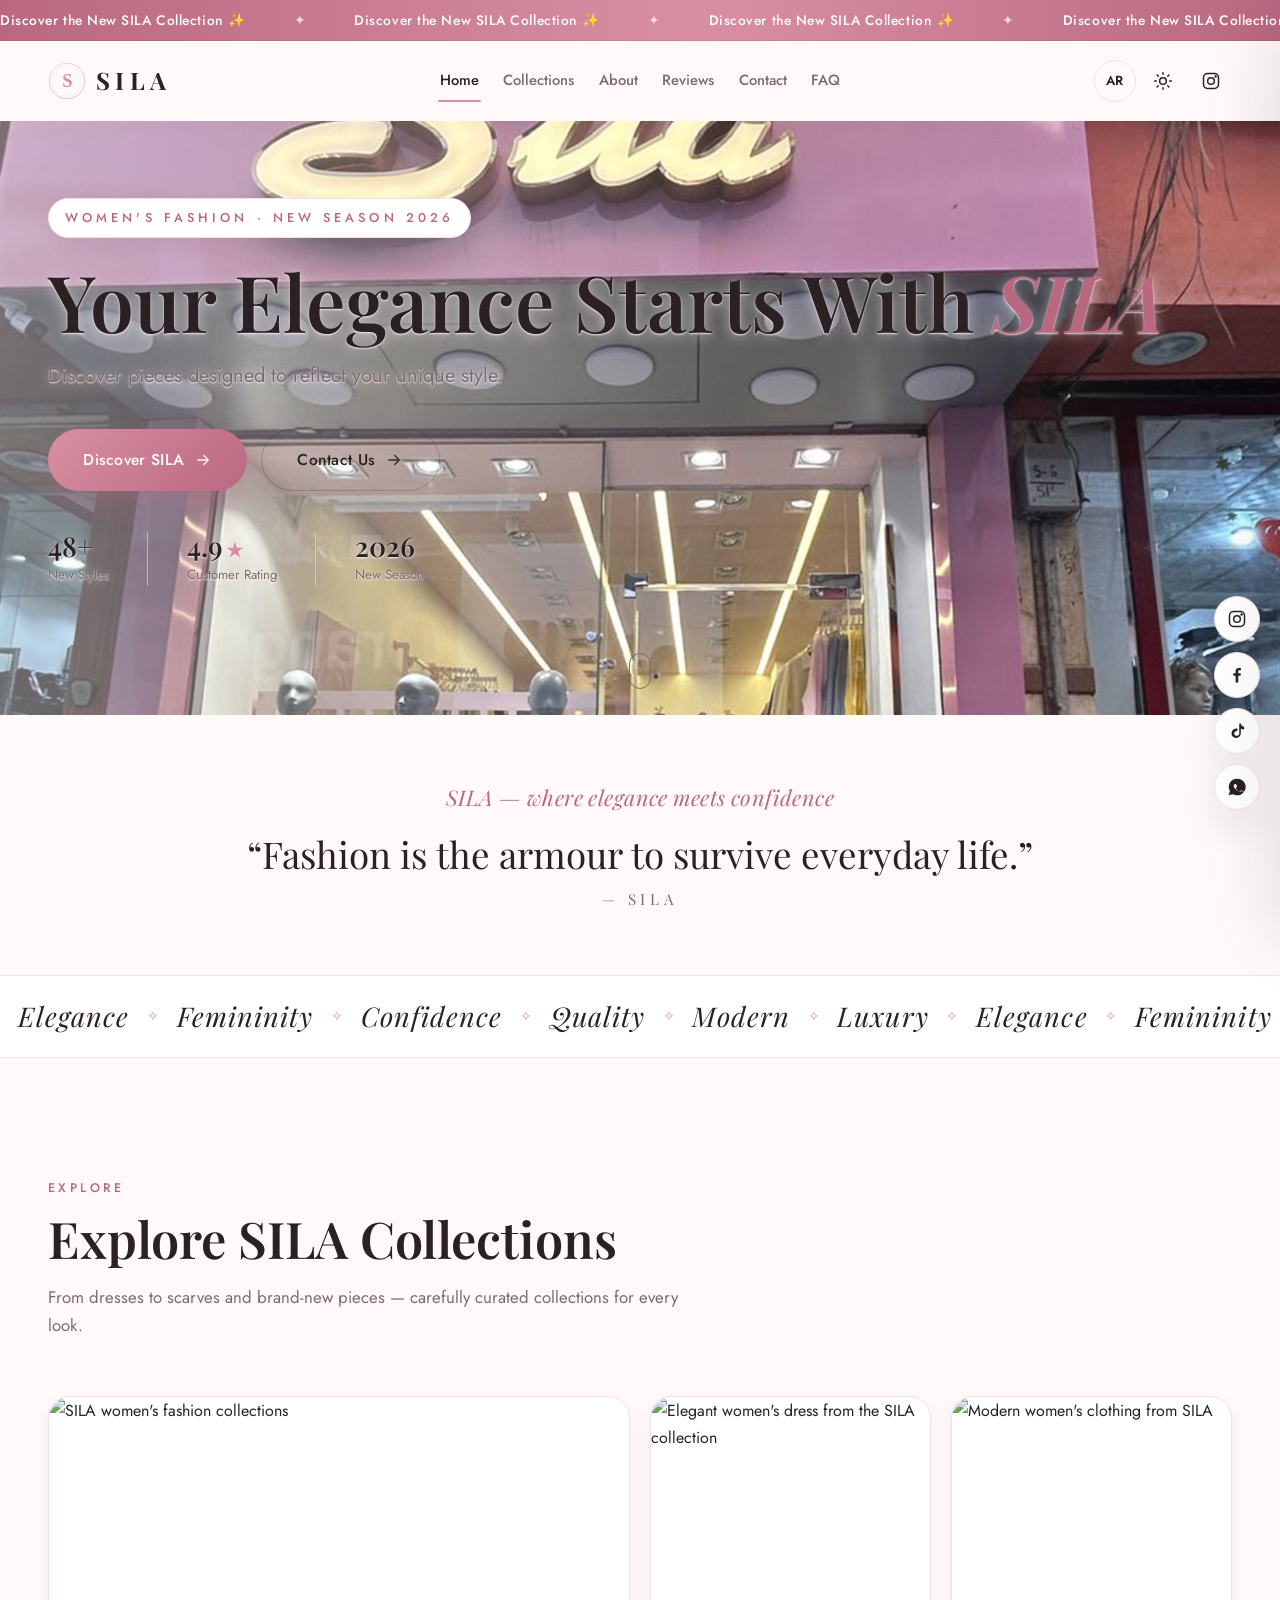
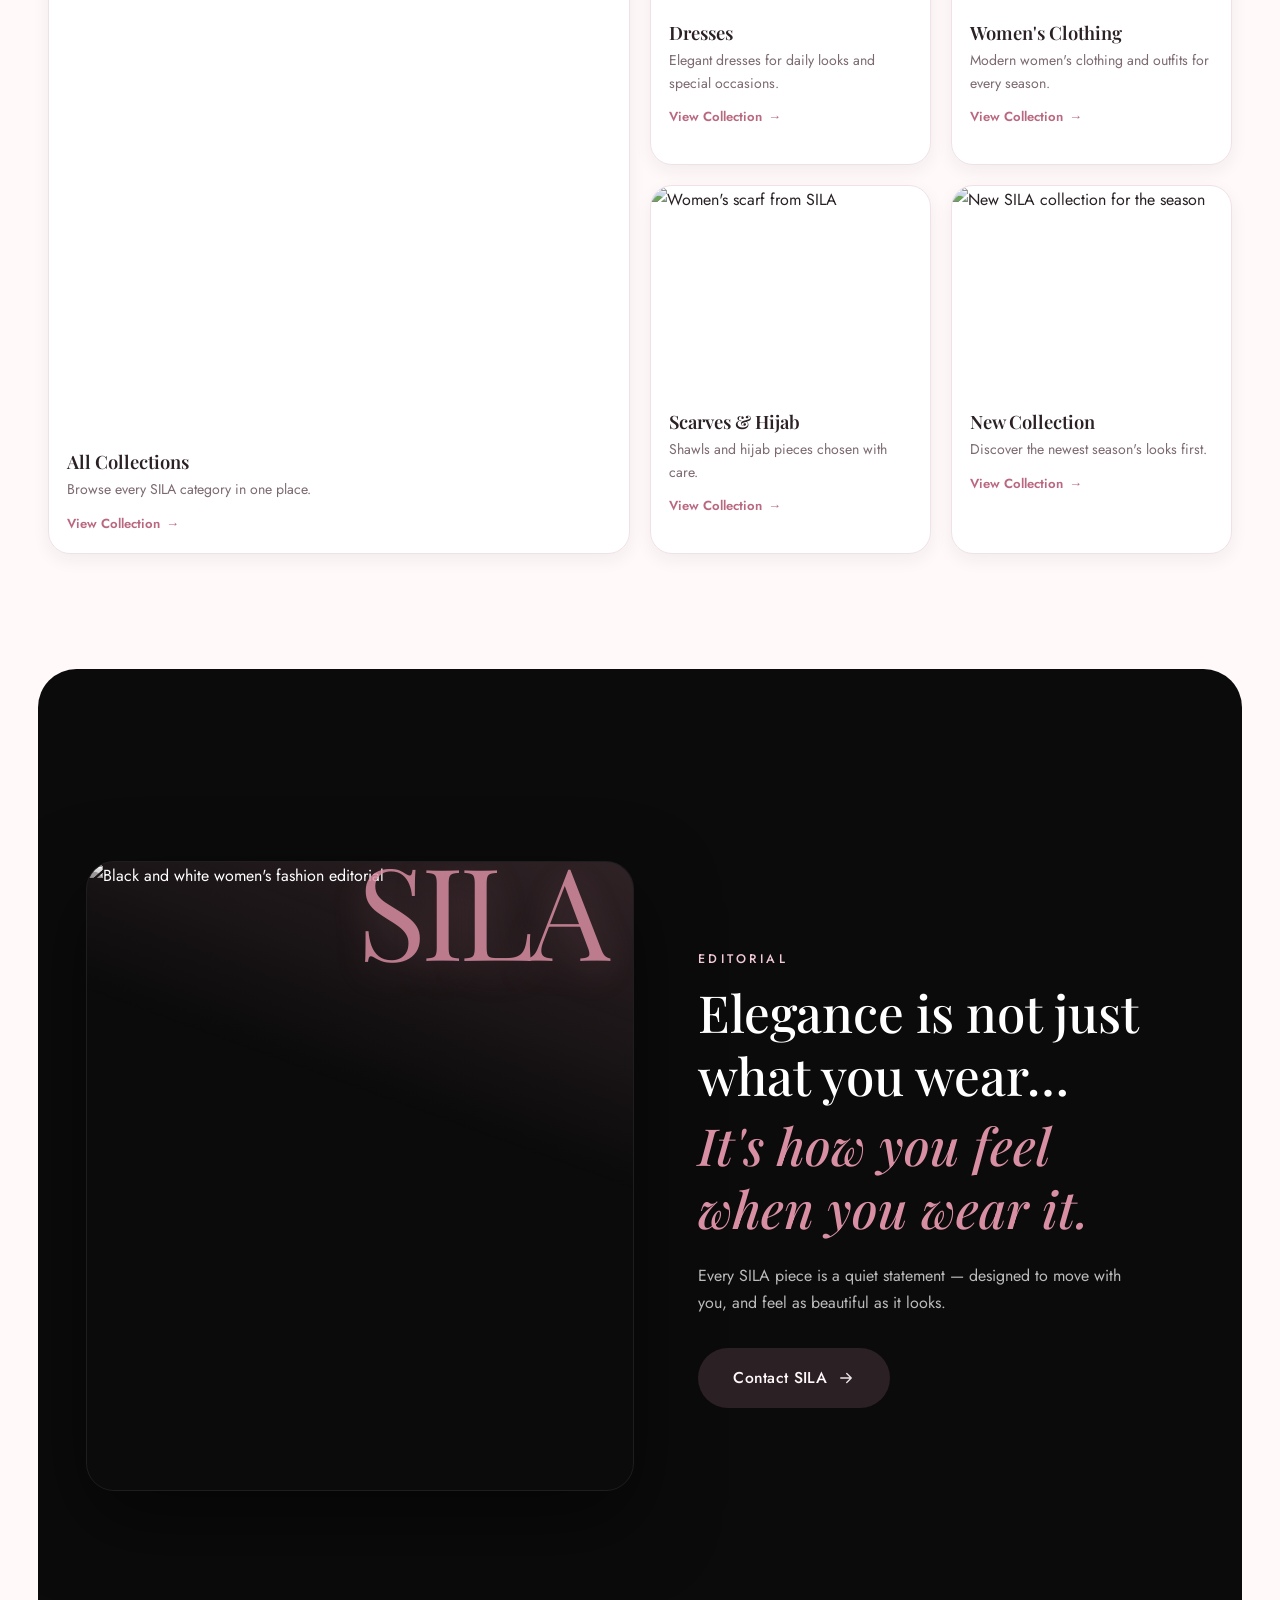
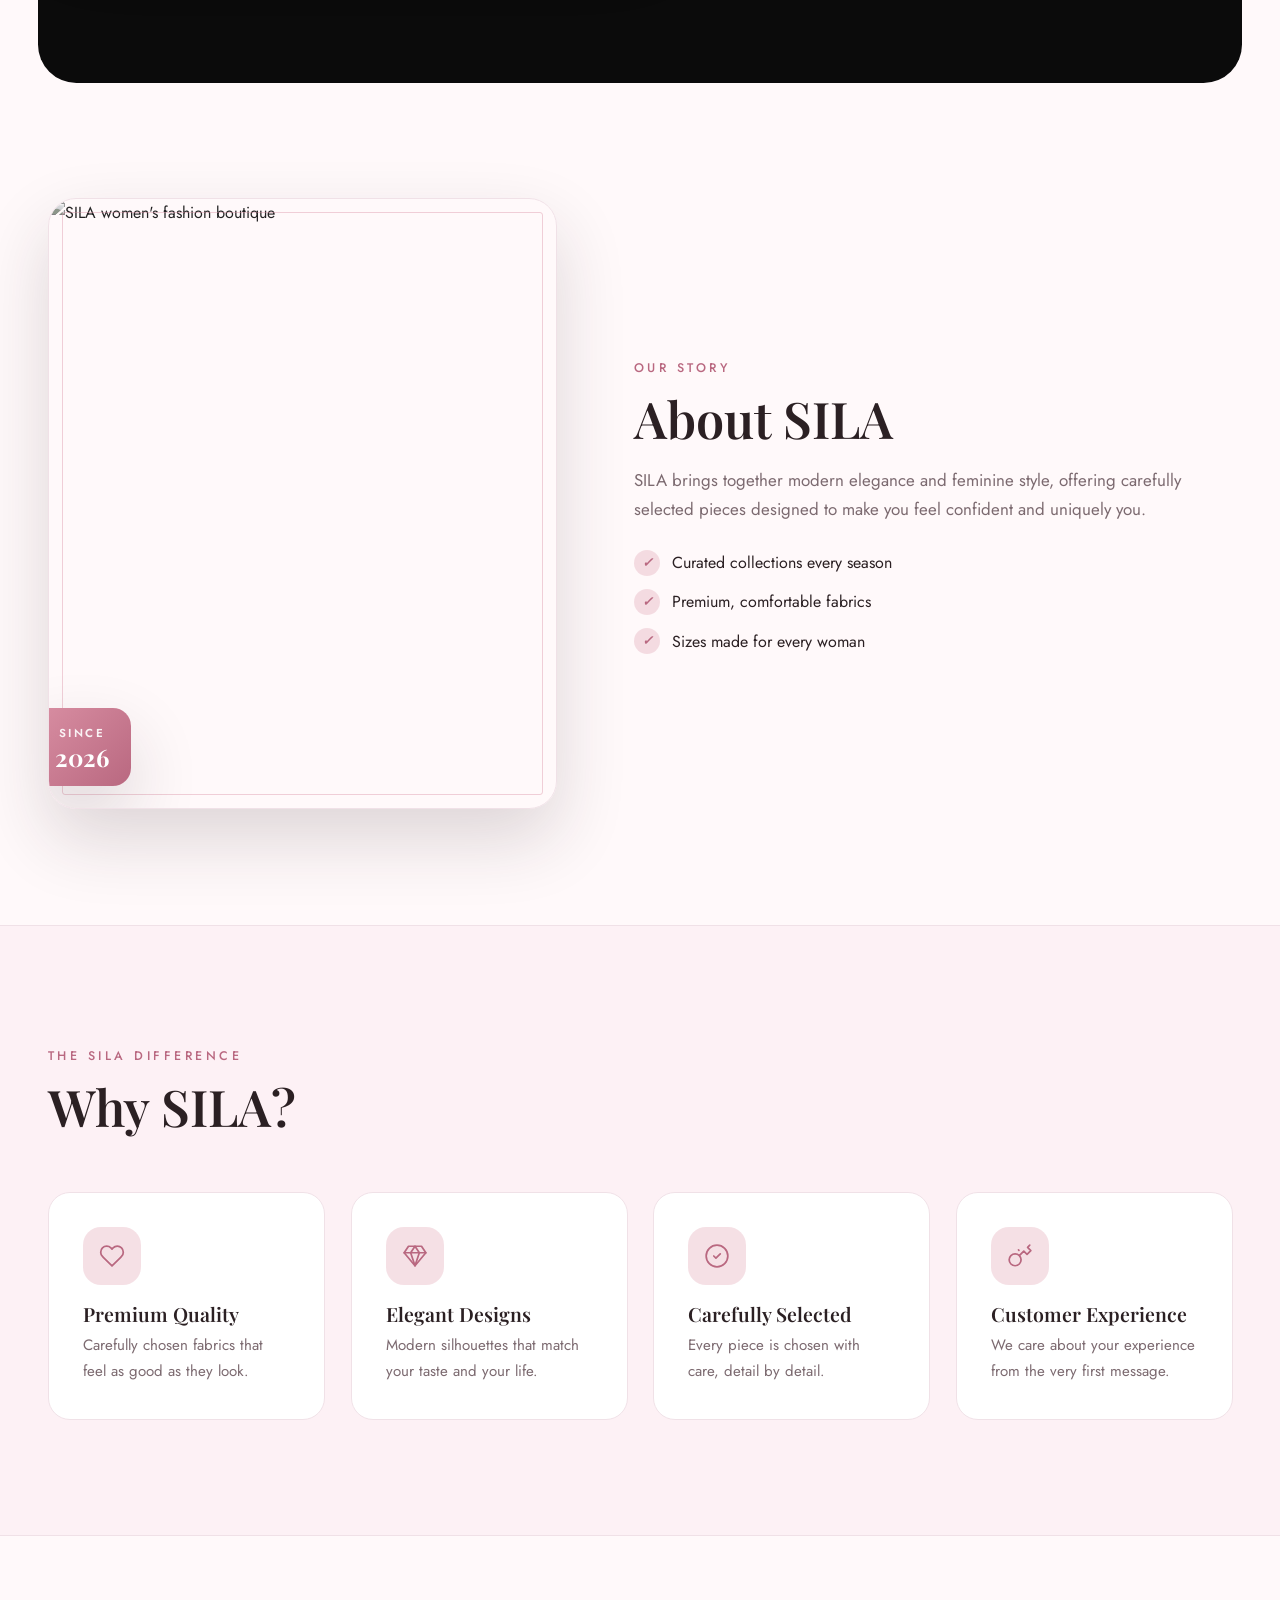
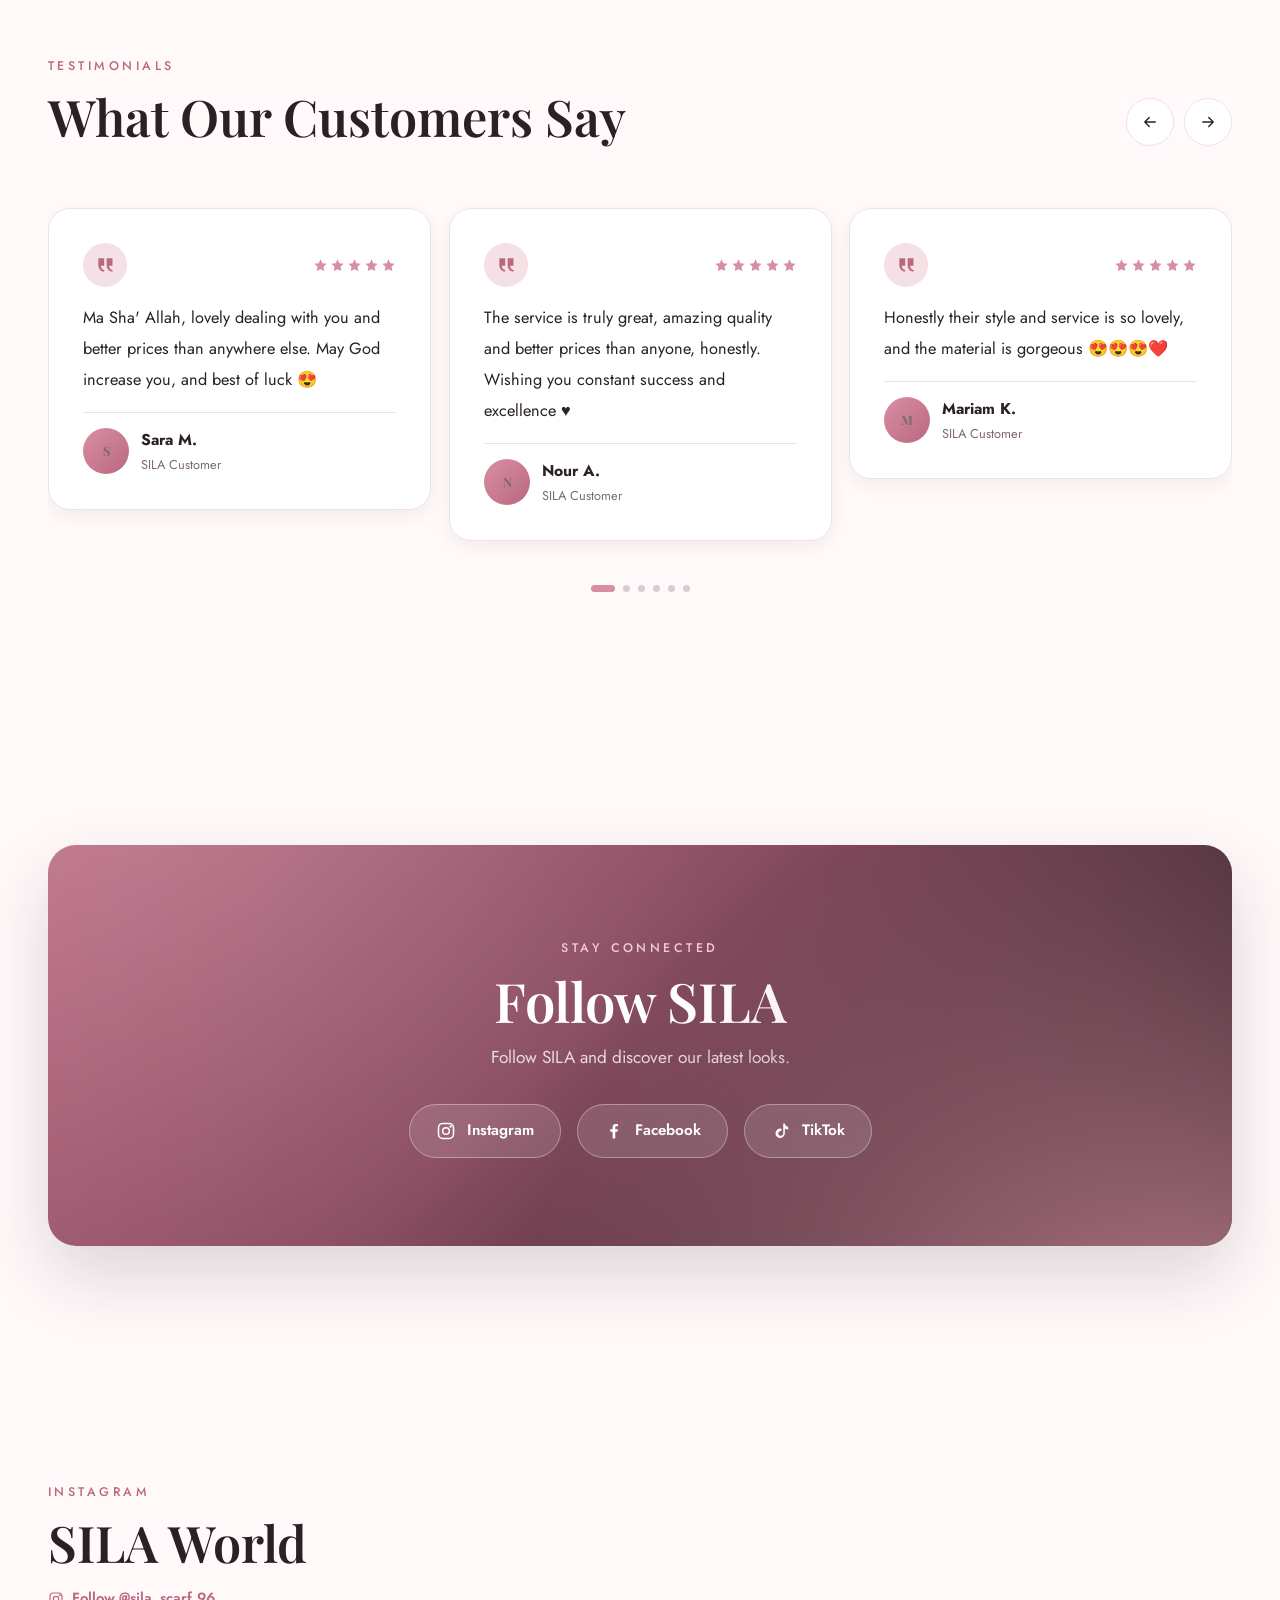
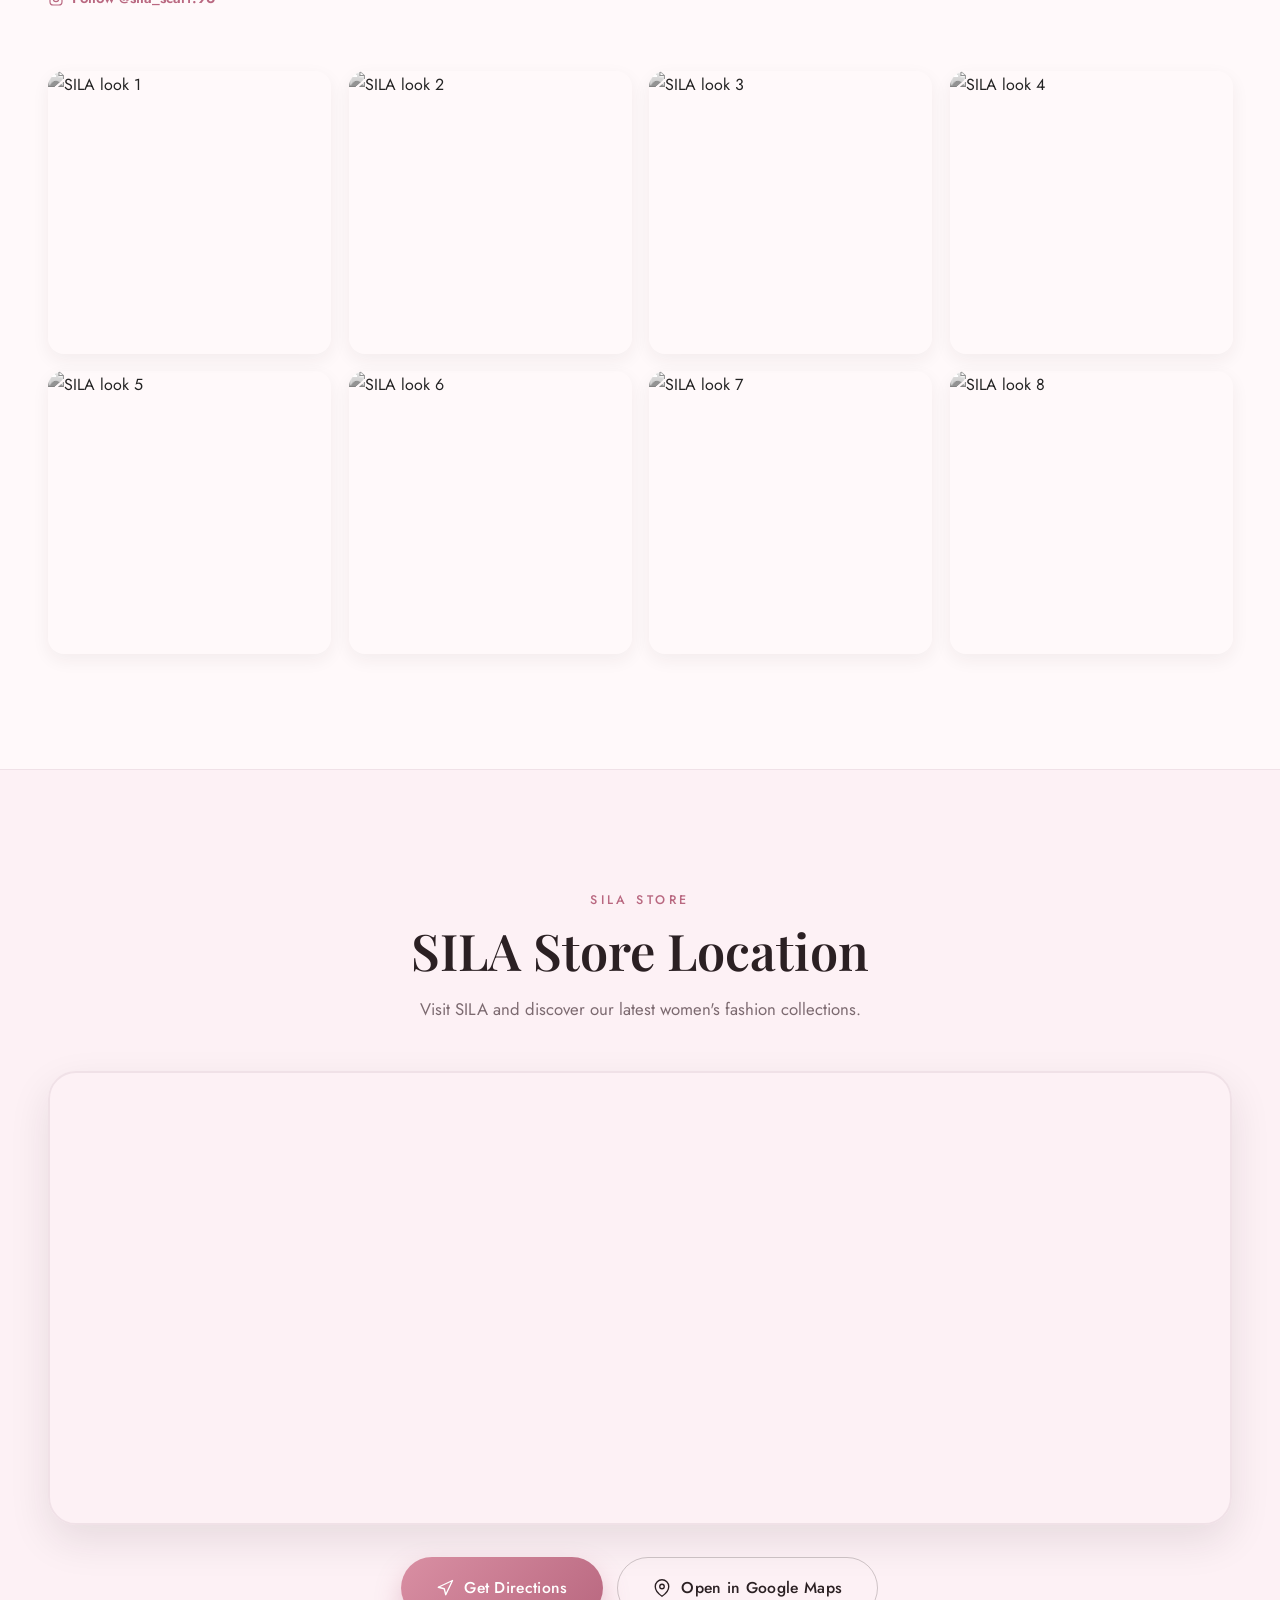
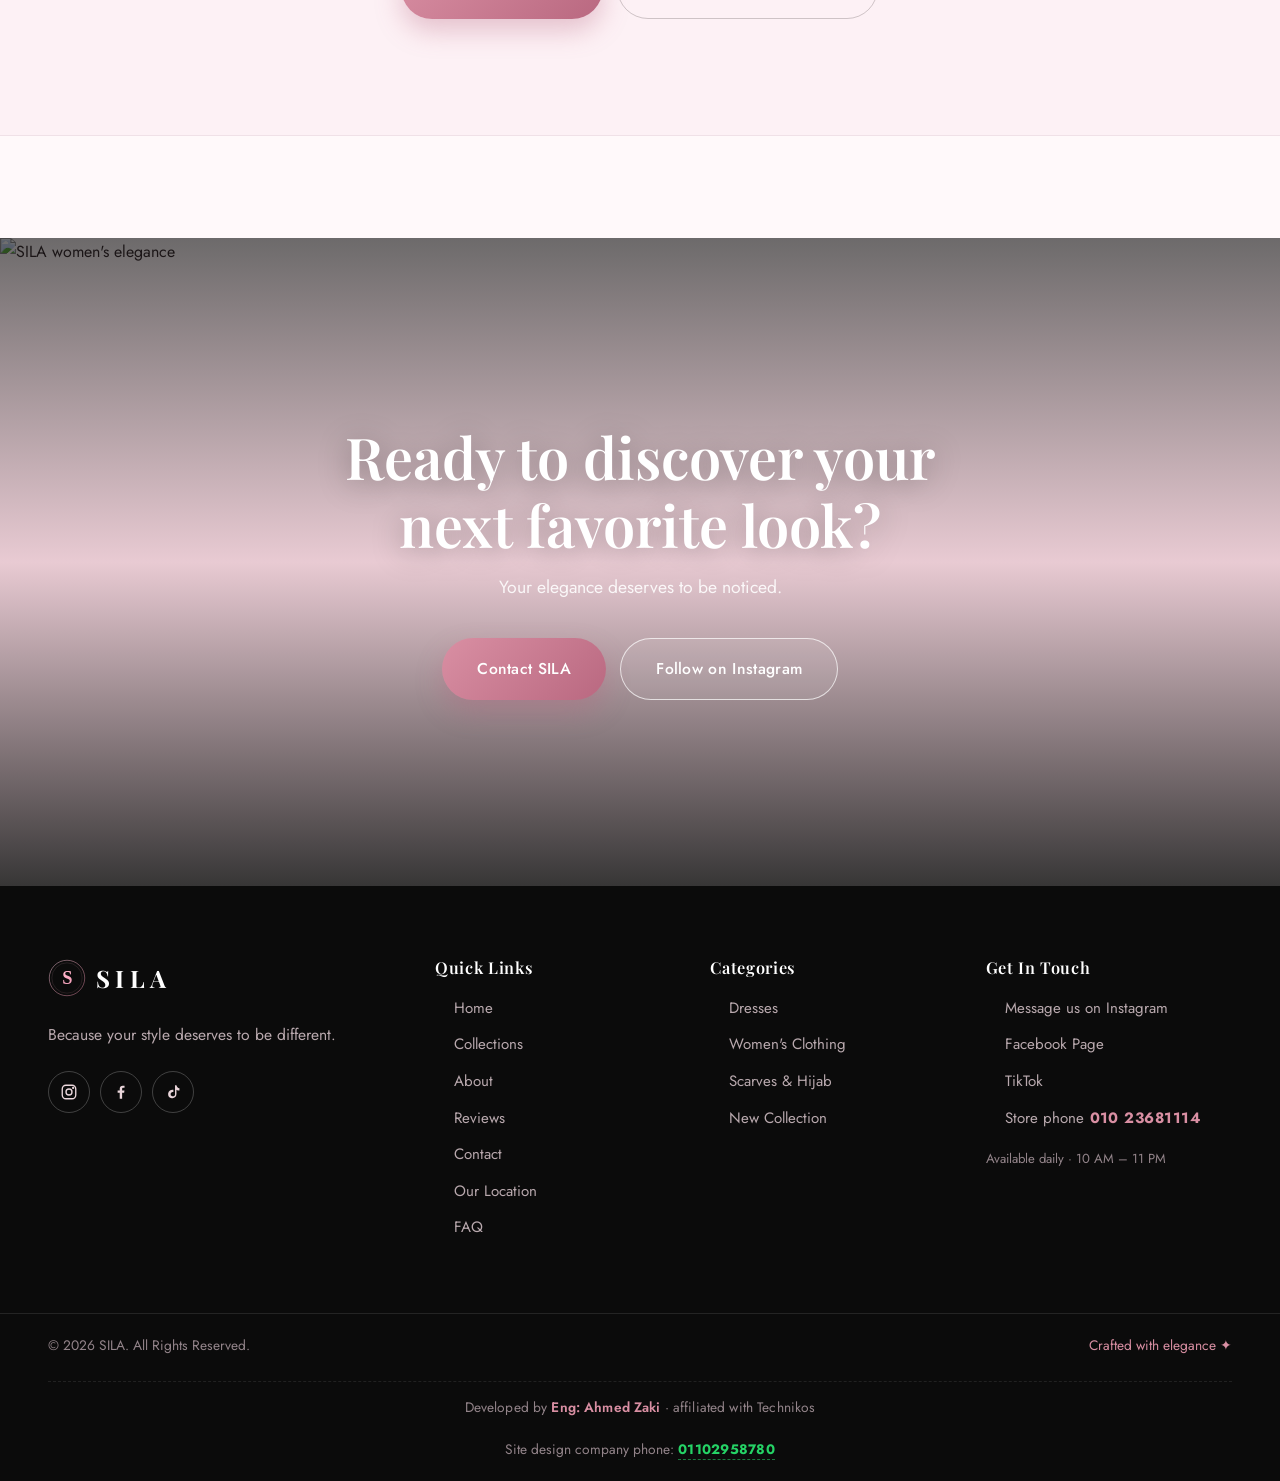
==== commit 01975178: "Remove SEO content block from homepage" ====
--- a/index.html
+++ b/index.html
@@ -564,19 +564,6 @@
     </section>
   </main>
 
-  <!-- ============ SEO CONTENT (visible to crawlers and users) ============ -->
-  <section class="section seo-content" aria-label="About SILA fashion">
-    <div class="container">
-      <h2 class="seo-title">SILA — Women's Fashion &amp; Clothing in Egypt</h2>
-      <div class="seo-text">
-        <p>SILA is a premium women's fashion brand based in Egypt, offering a carefully curated selection of elegant dresses, modern women's clothing, scarves, and hijab pieces. Each item in our collection is chosen with attention to quality, comfort, and contemporary style — designed to help every woman express her unique look with confidence.</p>
-        <p>Whether you're looking for everyday outfits, statement dresses for special occasions, or beautifully crafted scarves and hijab styles, SILA's collections bring together modern elegance and feminine charm. Our pieces are made from premium fabrics that feel as good as they look, in sizes designed to suit every body type.</p>
-        <p>SILA follows the latest fashion trends each season, releasing new collections that blend timeless elegance with modern design. Shop our full range of women's fashion including dresses, tops, outfits, scarves, and brand-new seasonal pieces — all available online with easy ordering via WhatsApp, Instagram, Facebook, or TikTok.</p>
-        <p><strong>SILA — where elegance meets confidence.</strong> Follow us on <a href="https://www.instagram.com/sila_scarf.96" target="_blank" rel="noopener noreferrer">Instagram</a>, <a href="https://www.facebook.com/share/1JP3XEn1RE/?mibextid=wwXIfr" target="_blank" rel="noopener noreferrer">Facebook</a>, or <a href="https://www.tiktok.com/@sill_womens_fashion" target="_blank" rel="noopener noreferrer">TikTok</a> to discover our latest looks. Contact us via <a href="https://wa.me/201023681114" target="_blank" rel="noopener noreferrer">WhatsApp</a> or call <a href="tel:+201023681114">010 23681114</a> — available daily from 10 AM to 11 PM.</p>
-      </div>
-    </div>
-  </section>
-
   <!-- ============ FOOTER ============ -->
   <footer class="footer" id="footer">
     <div class="container footer-grid">
